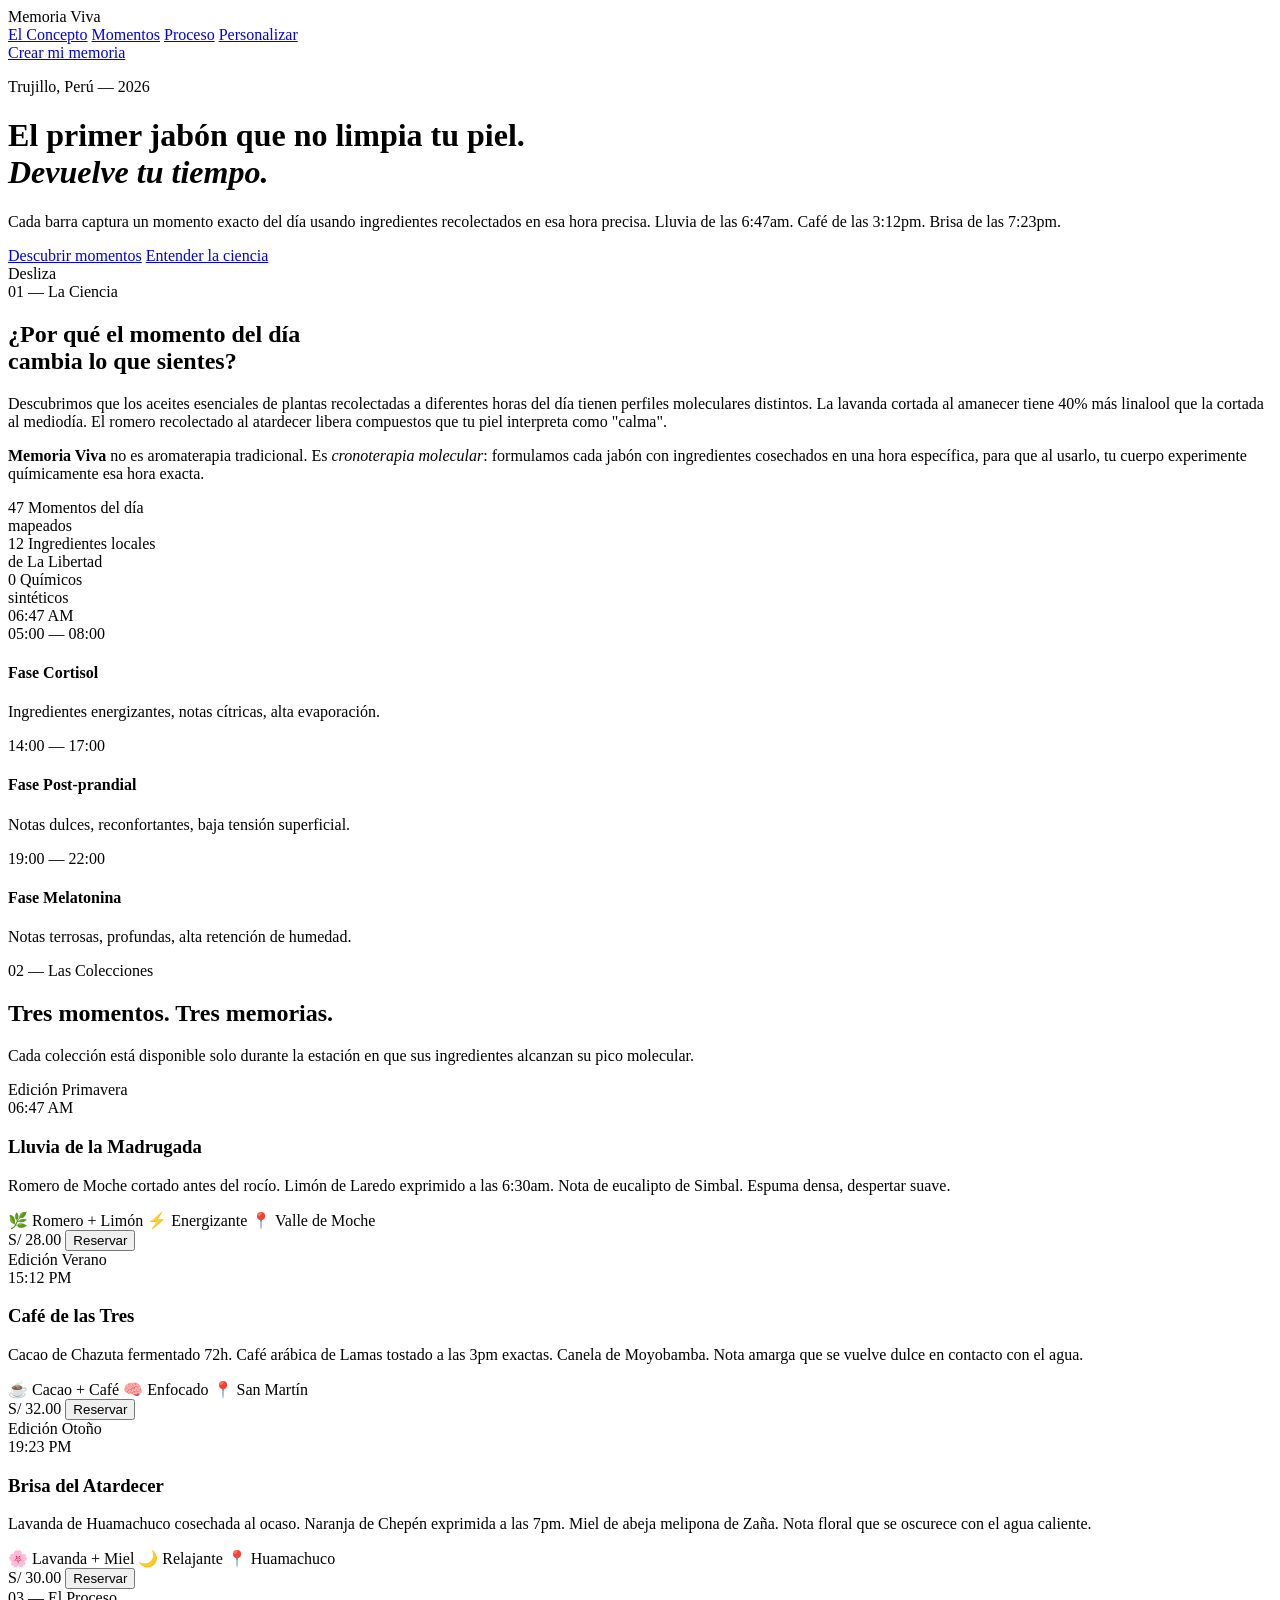
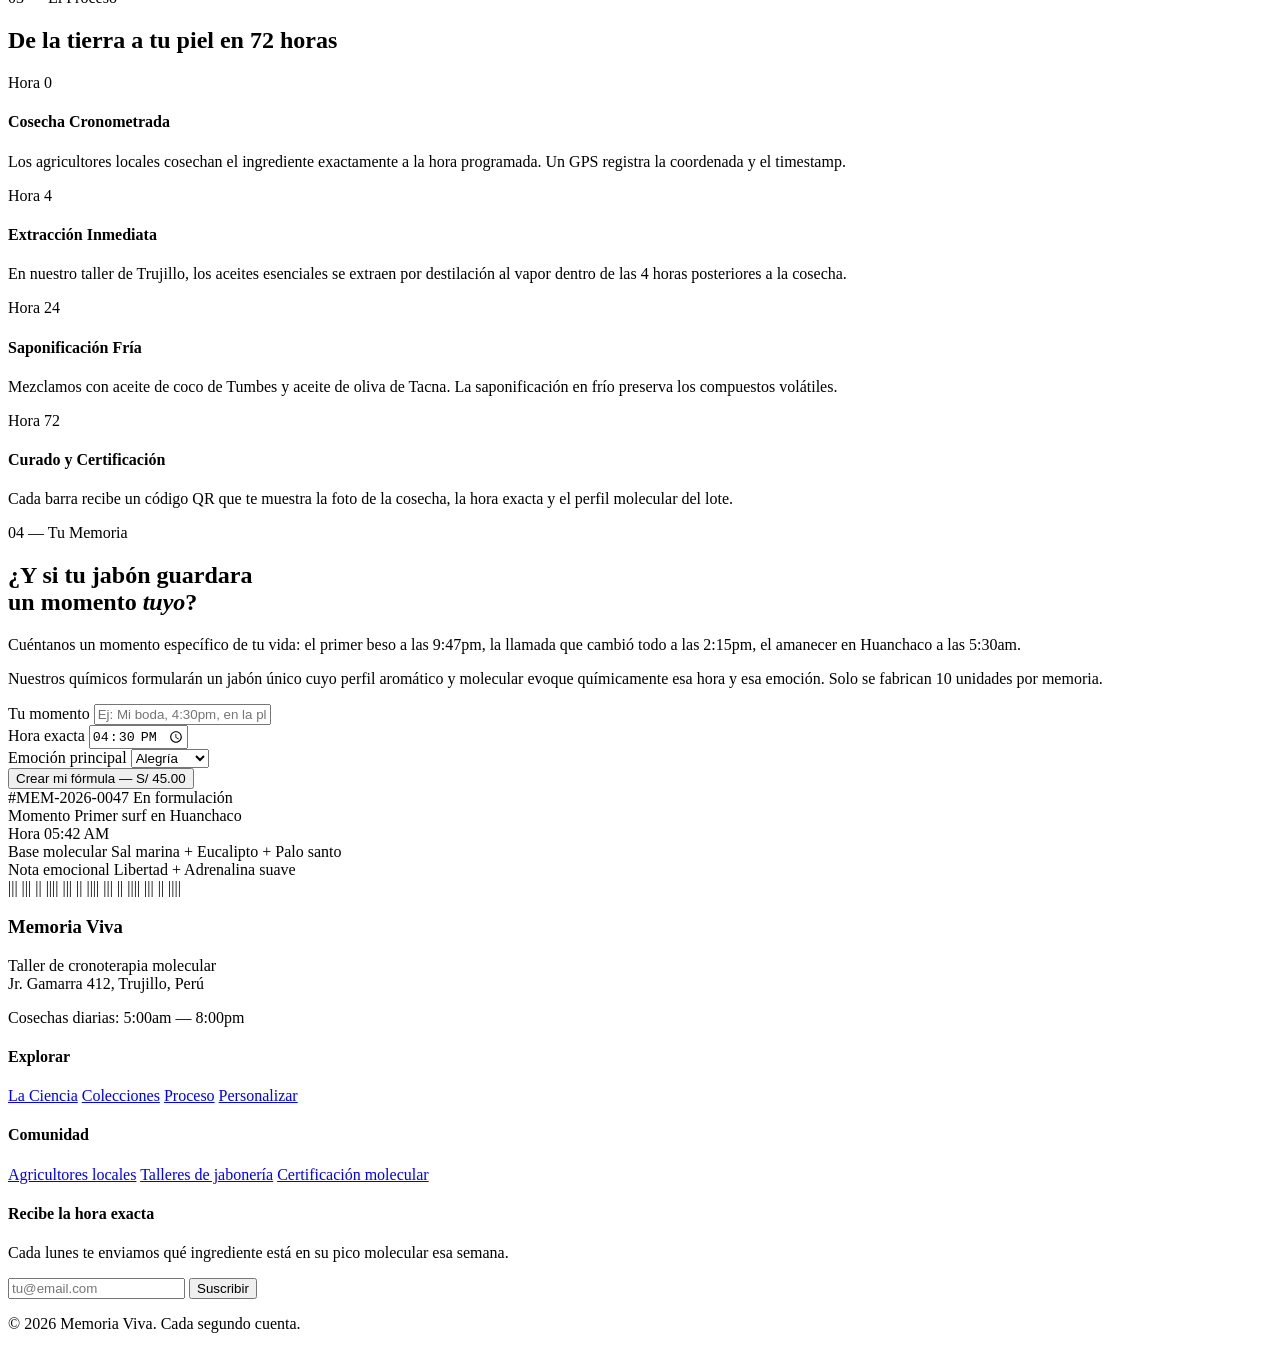
==== index.html @ f7fa67f9 "Actualizo index.html" ====
<!DOCTYPE html>
<html lang="es">
<head>
    <meta charset="UTF-8">
    <meta name="viewport" content="width=device-width, initial-scale=1.0">
    <title>Memoria Viva — Jabones que guardan el tiempo</title>
    <link rel="preconnect" href="https://fonts.googleapis.com">
    <link rel="preconnect" href="https://fonts.gstatic.com" crossorigin>
    <link href="https://fonts.googleapis.com/css2?family=Cormorant+Garamond:ital,wght@0,300;0,400;0,600;1,300;1,400&family=Inter:wght@300;400;500;600&display=swap" rel="stylesheet">
    <link rel="stylesheet" href="style.css">
<base target="_blank">
</head>
<body>

    <!-- Navegación -->
    <nav class="nav">
        <div class="nav-logo">Memoria Viva</div>
        <div class="nav-links">
            <a href="#concepto">El Concepto</a>
            <a href="#momentos">Momentos</a>
            <a href="#proceso">Proceso</a>
            <a href="#personalizar">Personalizar</a>
        </div>
        <a href="#personalizar" class="nav-cta">Crear mi memoria</a>
    </nav>

    <!-- Hero -->
    <header class="hero">
        <div class="hero-bg"></div>
        <div class="hero-overlay"></div>
        <div class="hero-content">
            <p class="hero-eyebrow">Trujillo, Perú — 2026</p>
            <h1 class="hero-title">
                El primer jabón que no limpia tu piel.<br>
                <em>Devuelve tu tiempo.</em>
            </h1>
            <p class="hero-subtitle">
                Cada barra captura un momento exacto del día usando ingredientes recolectados 
                en esa hora precisa. Lluvia de las 6:47am. Café de las 3:12pm. Brisa de las 7:23pm.
            </p>
            <div class="hero-cta-group">
                <a href="#momentos" class="btn-primary">Descubrir momentos</a>
                <a href="#concepto" class="btn-ghost">Entender la ciencia</a>
            </div>
        </div>
        <div class="hero-scroll">
            <span>Desliza</span>
            <div class="scroll-line"></div>
        </div>
    </header>

    <!-- Concepto -->
    <section id="concepto" class="concepto">
        <div class="container">
            <div class="concepto-grid">
                <div class="concepto-text">
                    <span class="section-label">01 — La Ciencia</span>
                    <h2 class="section-title">
                        ¿Por qué el momento del día<br> cambia lo que sientes?
                    </h2>
                    <p class="section-body">
                        Descubrimos que los aceites esenciales de plantas recolectadas a diferentes 
                        horas del día tienen perfiles moleculares distintos. La lavanda cortada al 
                        amanecer tiene 40% más linalool que la cortada al mediodía. El romero 
                        recolectado al atardecer libera compuestos que tu piel interpreta como "calma".
                    </p>
                    <p class="section-body">
                        <strong>Memoria Viva</strong> no es aromaterapia tradicional. Es 
                        <em>cronoterapia molecular</em>: formulamos cada jabón con ingredientes 
                        cosechados en una hora específica, para que al usarlo, tu cuerpo 
                        experimente químicamente esa hora exacta.
                    </p>
                    <div class="concepto-stats">
                        <div class="stat">
                            <span class="stat-num">47</span>
                            <span class="stat-label">Momentos del día<br>mapeados</span>
                        </div>
                        <div class="stat">
                            <span class="stat-num">12</span>
                            <span class="stat-label">Ingredientes locales<br>de La Libertad</span>
                        </div>
                        <div class="stat">
                            <span class="stat-num">0</span>
                            <span class="stat-label">Químicos<br>sintéticos</span>
                        </div>
                    </div>
                </div>
                <div class="concepto-visual">
                    <div class="molecule-ring">
                        <div class="ring-center">
                            <span class="ring-time">06:47</span>
                            <span class="ring-label">AM</span>
                        </div>
                        <div class="orbit orbit-1">
                            <div class="orbit-dot" style="--delay:0s"></div>
                        </div>
                        <div class="orbit orbit-2">
                            <div class="orbit-dot" style="--delay:2s"></div>
                        </div>
                        <div class="orbit orbit-3">
                            <div class="orbit-dot" style="--delay:4s"></div>
                        </div>
                    </div>
                    <div class="concepto-cards">
                        <div class="info-card">
                            <span class="info-card-time">05:00 — 08:00</span>
                            <h4>Fase Cortisol</h4>
                            <p>Ingredientes energizantes, notas cítricas, alta evaporación.</p>
                        </div>
                        <div class="info-card">
                            <span class="info-card-time">14:00 — 17:00</span>
                            <h4>Fase Post-prandial</h4>
                            <p>Notas dulces, reconfortantes, baja tensión superficial.</p>
                        </div>
                        <div class="info-card">
                            <span class="info-card-time">19:00 — 22:00</span>
                            <h4>Fase Melatonina</h4>
                            <p>Notas terrosas, profundas, alta retención de humedad.</p>
                        </div>
                    </div>
                </div>
            </div>
        </div>
    </section>

    <!-- Momentos / Productos -->
    <section id="momentos" class="momentos">
        <div class="container">
            <span class="section-label center">02 — Las Colecciones</span>
            <h2 class="section-title center">Tres momentos. Tres memorias.</h2>
            <p class="section-subtitle center">
                Cada colección está disponible solo durante la estación en que sus ingredientes 
                alcanzan su pico molecular.
            </p>

            <div class="products-grid">
                <!-- Producto 1 -->
                <article class="product-card">
                    <div class="product-image product-morning">
                        <div class="product-badge">Edición Primavera</div>
                        <div class="product-time">06:47 AM</div>
                    </div>
                    <div class="product-info">
                        <h3 class="product-name">Lluvia de la Madrugada</h3>
                        <p class="product-desc">
                            Romero de Moche cortado antes del rocío. Limón de Laredo exprimido 
                            a las 6:30am. Nota de eucalipto de Simbal. Espuma densa, despertar suave.
                        </p>
                        <div class="product-meta">
                            <span class="meta-item">🌿 Romero + Limón</span>
                            <span class="meta-item">⚡ Energizante</span>
                            <span class="meta-item">📍 Valle de Moche</span>
                        </div>
                        <div class="product-footer">
                            <span class="product-price">S/ 28.00</span>
                            <button class="btn-small">Reservar</button>
                        </div>
                    </div>
                </article>

                <!-- Producto 2 -->
                <article class="product-card featured">
                    <div class="product-image product-afternoon">
                        <div class="product-badge">Edición Verano</div>
                        <div class="product-time">15:12 PM</div>
                    </div>
                    <div class="product-info">
                        <h3 class="product-name">Café de las Tres</h3>
                        <p class="product-desc">
                            Cacao de Chazuta fermentado 72h. Café arábica de Lamas tostado a 
                            las 3pm exactas. Canela de Moyobamba. Nota amarga que se vuelve dulce 
                            en contacto con el agua.
                        </p>
                        <div class="product-meta">
                            <span class="meta-item">☕ Cacao + Café</span>
                            <span class="meta-item">🧠 Enfocado</span>
                            <span class="meta-item">📍 San Martín</span>
                        </div>
                        <div class="product-footer">
                            <span class="product-price">S/ 32.00</span>
                            <button class="btn-small">Reservar</button>
                        </div>
                    </div>
                </article>

                <!-- Producto 3 -->
                <article class="product-card">
                    <div class="product-image product-evening">
                        <div class="product-badge">Edición Otoño</div>
                        <div class="product-time">19:23 PM</div>
                    </div>
                    <div class="product-info">
                        <h3 class="product-name">Brisa del Atardecer</h3>
                        <p class="product-desc">
                            Lavanda de Huamachuco cosechada al ocaso. Naranja de Chepén exprimida 
                            a las 7pm. Miel de abeja melipona de Zaña. Nota floral que se oscurece 
                            con el agua caliente.
                        </p>
                        <div class="product-meta">
                            <span class="meta-item">🌸 Lavanda + Miel</span>
                            <span class="meta-item">🌙 Relajante</span>
                            <span class="meta-item">📍 Huamachuco</span>
                        </div>
                        <div class="product-footer">
                            <span class="product-price">S/ 30.00</span>
                            <button class="btn-small">Reservar</button>
                        </div>
                    </div>
                </article>
            </div>
        </div>
    </section>

    <!-- Proceso -->
    <section id="proceso" class="proceso">
        <div class="container">
            <span class="section-label center">03 — El Proceso</span>
            <h2 class="section-title center">De la tierra a tu piel en 72 horas</h2>

            <div class="timeline">
                <div class="timeline-line"></div>

                <div class="timeline-item">
                    <div class="timeline-dot"></div>
                    <div class="timeline-content">
                        <span class="timeline-hour">Hora 0</span>
                        <h4>Cosecha Cronometrada</h4>
                        <p>Los agricultores locales cosechan el ingrediente exactamente a la hora 
                        programada. Un GPS registra la coordenada y el timestamp.</p>
                    </div>
                </div>

                <div class="timeline-item">
                    <div class="timeline-dot"></div>
                    <div class="timeline-content">
                        <span class="timeline-hour">Hora 4</span>
                        <h4>Extracción Inmediata</h4>
                        <p>En nuestro taller de Trujillo, los aceites esenciales se extraen por 
                        destilación al vapor dentro de las 4 horas posteriores a la cosecha.</p>
                    </div>
                </div>

                <div class="timeline-item">
                    <div class="timeline-dot"></div>
                    <div class="timeline-content">
                        <span class="timeline-hour">Hora 24</span>
                        <h4>Saponificación Fría</h4>
                        <p>Mezclamos con aceite de coco de Tumbes y aceite de oliva de Tacna. 
                        La saponificación en frío preserva los compuestos volátiles.</p>
                    </div>
                </div>

                <div class="timeline-item">
                    <div class="timeline-dot"></div>
                    <div class="timeline-content">
                        <span class="timeline-hour">Hora 72</span>
                        <h4>Curado y Certificación</h4>
                        <p>Cada barra recibe un código QR que te muestra la foto de la cosecha, 
                        la hora exacta y el perfil molecular del lote.</p>
                    </div>
                </div>
            </div>
        </div>
    </section>

    <!-- Personalizar -->
    <section id="personalizar" class="personalizar">
        <div class="container">
            <div class="personalizar-grid">
                <div class="personalizar-text">
                    <span class="section-label">04 — Tu Memoria</span>
                    <h2 class="section-title">
                        ¿Y si tu jabón guardara<br>un momento <em>tuyo</em>?
                    </h2>
                    <p class="section-body">
                        Cuéntanos un momento específico de tu vida: el primer beso a las 9:47pm, 
                        la llamada que cambió todo a las 2:15pm, el amanecer en Huanchaco a las 5:30am.
                    </p>
                    <p class="section-body">
                        Nuestros químicos formularán un jabón único cuyo perfil aromático 
                        y molecular evoque químicamente esa hora y esa emoción. Solo se fabrican 
                        10 unidades por memoria.
                    </p>
                    <div class="personalizar-form">
                        <div class="form-group">
                            <label>Tu momento</label>
                            <input type="text" placeholder="Ej: Mi boda, 4:30pm, en la playa">
                        </div>
                        <div class="form-row">
                            <div class="form-group">
                                <label>Hora exacta</label>
                                <input type="time" value="16:30">
                            </div>
                            <div class="form-group">
                                <label>Emoción principal</label>
                                <select>
                                    <option>Alegría</option>
                                    <option>Calma</option>
                                    <option>Nostalgia</option>
                                    <option>Energía</option>
                                    <option>Amor</option>
                                </select>
                            </div>
                        </div>
                        <button class="btn-primary btn-large">Crear mi fórmula — S/ 45.00</button>
                    </div>
                </div>
                <div class="personalizar-visual">
                    <div class="memory-card">
                        <div class="memory-header">
                            <span class="memory-id">#MEM-2026-0047</span>
                            <span class="memory-status">En formulación</span>
                        </div>
                        <div class="memory-body">
                            <div class="memory-field">
                                <span class="memory-label">Momento</span>
                                <span class="memory-value">Primer surf en Huanchaco</span>
                            </div>
                            <div class="memory-field">
                                <span class="memory-label">Hora</span>
                                <span class="memory-value">05:42 AM</span>
                            </div>
                            <div class="memory-field">
                                <span class="memory-label">Base molecular</span>
                                <span class="memory-value">Sal marina + Eucalipto + Palo santo</span>
                            </div>
                            <div class="memory-field">
                                <span class="memory-label">Nota emocional</span>
                                <span class="memory-value">Libertad + Adrenalina suave</span>
                            </div>
                            <div class="memory-barcode">
                                ||| ||| || |||| ||| || |||| ||| || |||| ||| || ||||
                            </div>
                        </div>
                    </div>
                </div>
            </div>
        </div>
    </section>

    <!-- Footer -->
    <footer class="footer">
        <div class="container">
            <div class="footer-grid">
                <div class="footer-brand">
                    <h3>Memoria Viva</h3>
                    <p>Taller de cronoterapia molecular<br>Jr. Gamarra 412, Trujillo, Perú</p>
                    <p class="footer-hours">Cosechas diarias: 5:00am — 8:00pm</p>
                </div>
                <div class="footer-links">
                    <h4>Explorar</h4>
                    <a href="#concepto">La Ciencia</a>
                    <a href="#momentos">Colecciones</a>
                    <a href="#proceso">Proceso</a>
                    <a href="#personalizar">Personalizar</a>
                </div>
                <div class="footer-links">
                    <h4>Comunidad</h4>
                    <a href="#">Agricultores locales</a>
                    <a href="#">Talleres de jabonería</a>
                    <a href="#">Certificación molecular</a>
                </div>
                <div class="footer-newsletter">
                    <h4>Recibe la hora exacta</h4>
                    <p>Cada lunes te enviamos qué ingrediente está en su pico molecular esa semana.</p>
                    <div class="newsletter-input">
                        <input type="email" placeholder="tu@email.com">
                        <button>Suscribir</button>
                    </div>
                </div>
            </div>
            <div class="footer-bottom">
                <p>© 2026 Memoria Viva. Cada segundo cuenta.</p>
            </div>
        </div>
    </footer>

</body>
</html>
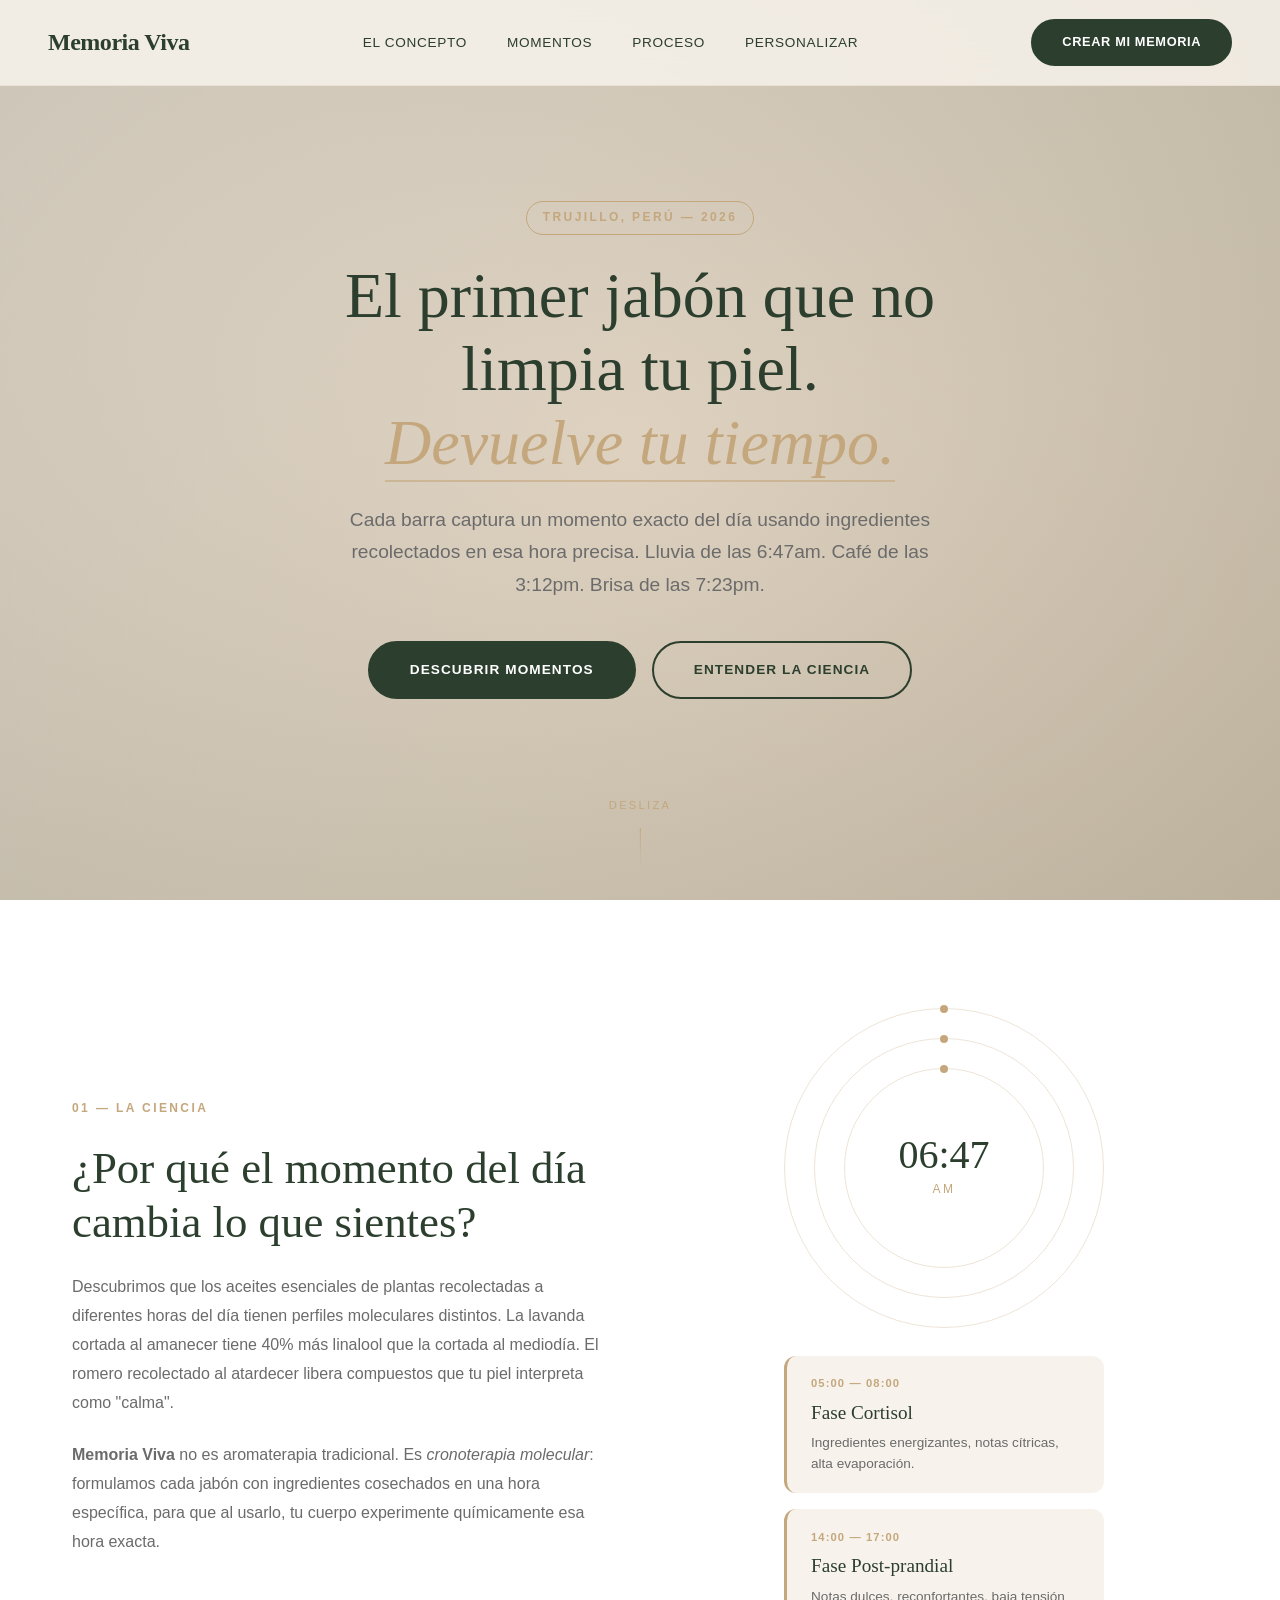
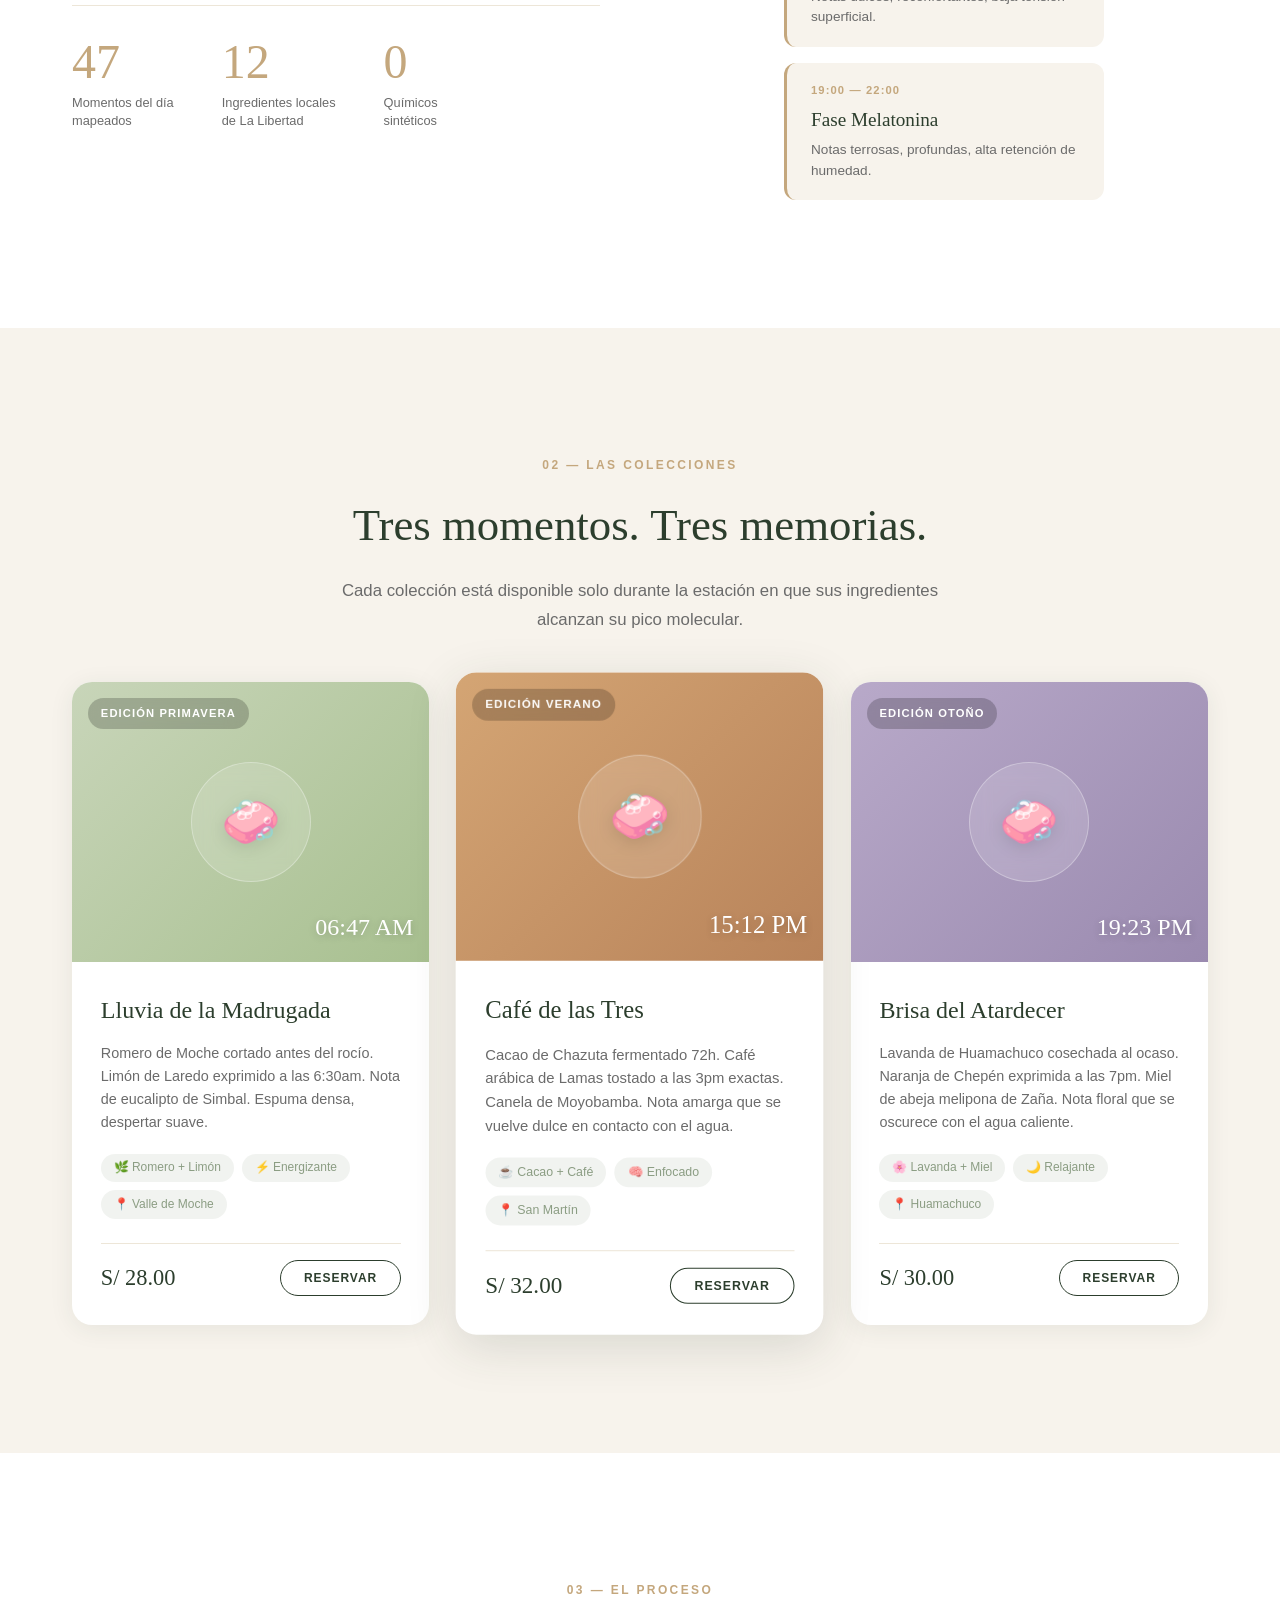
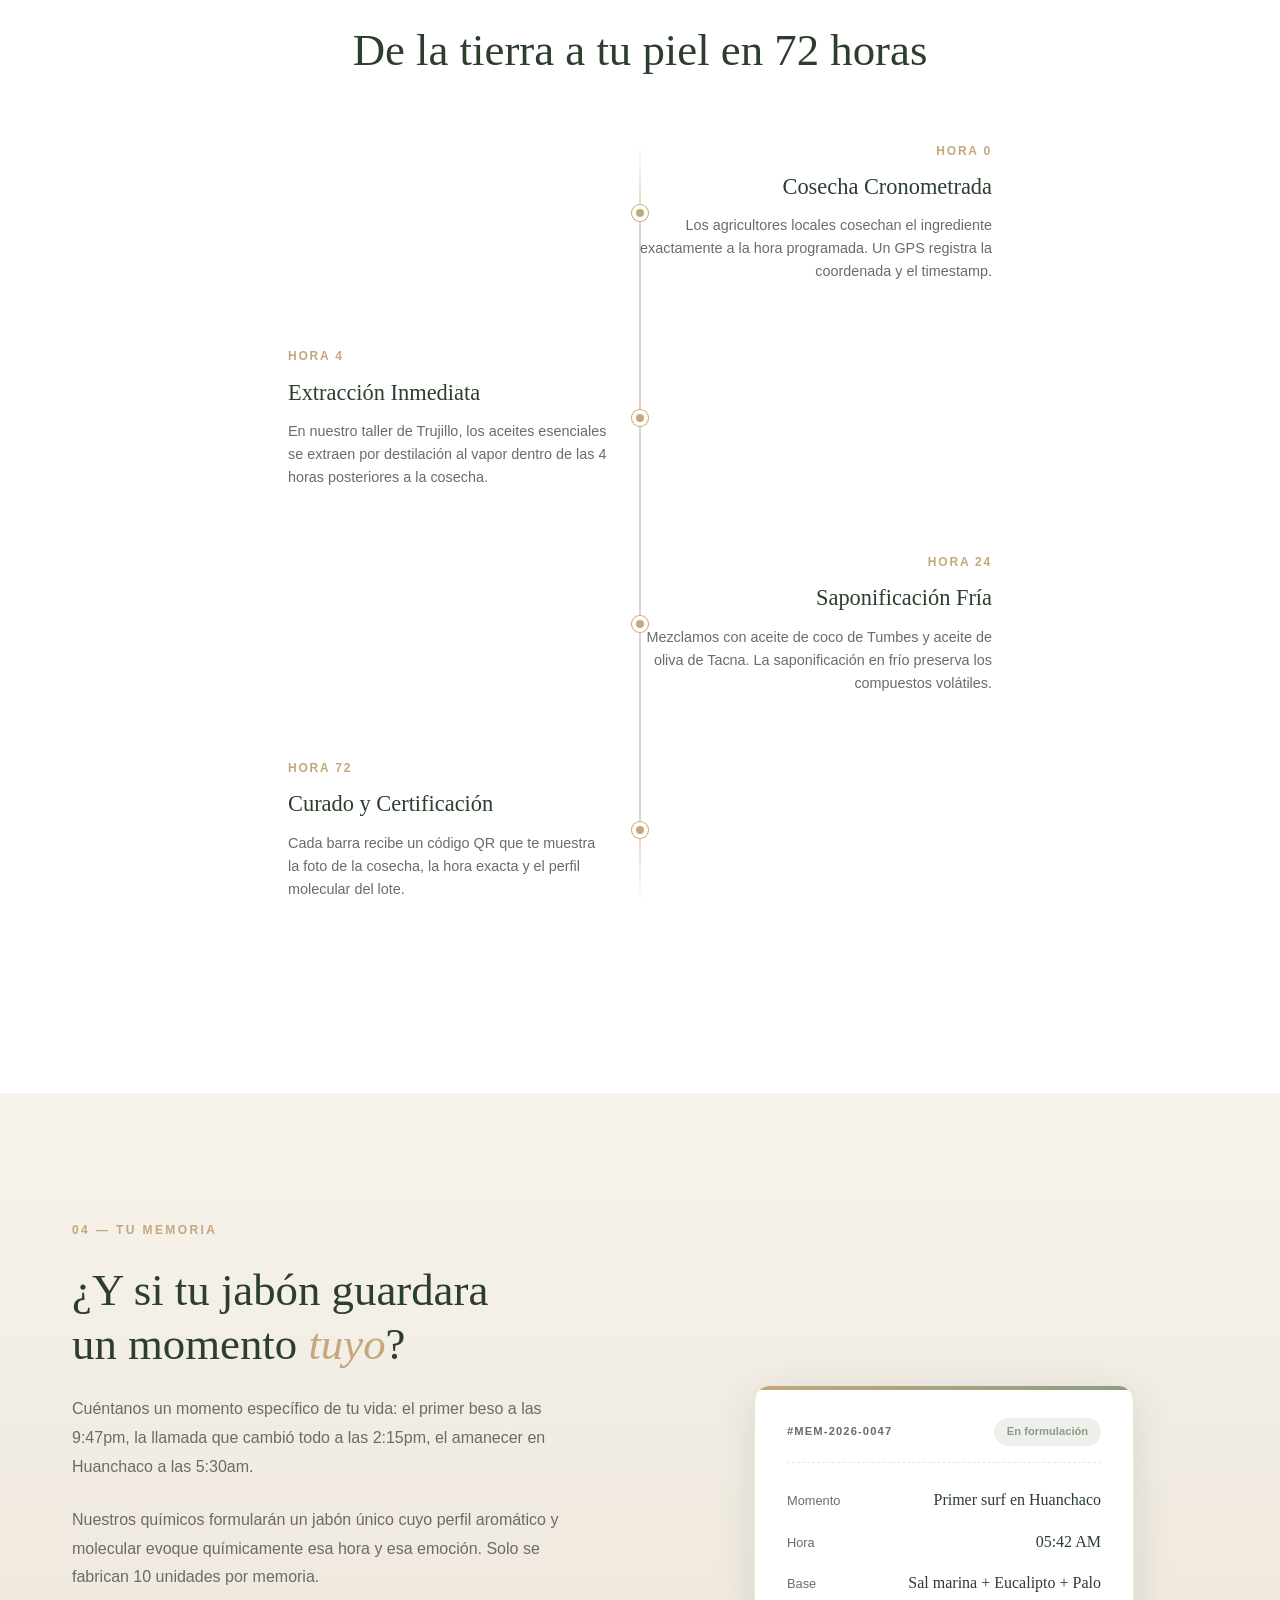
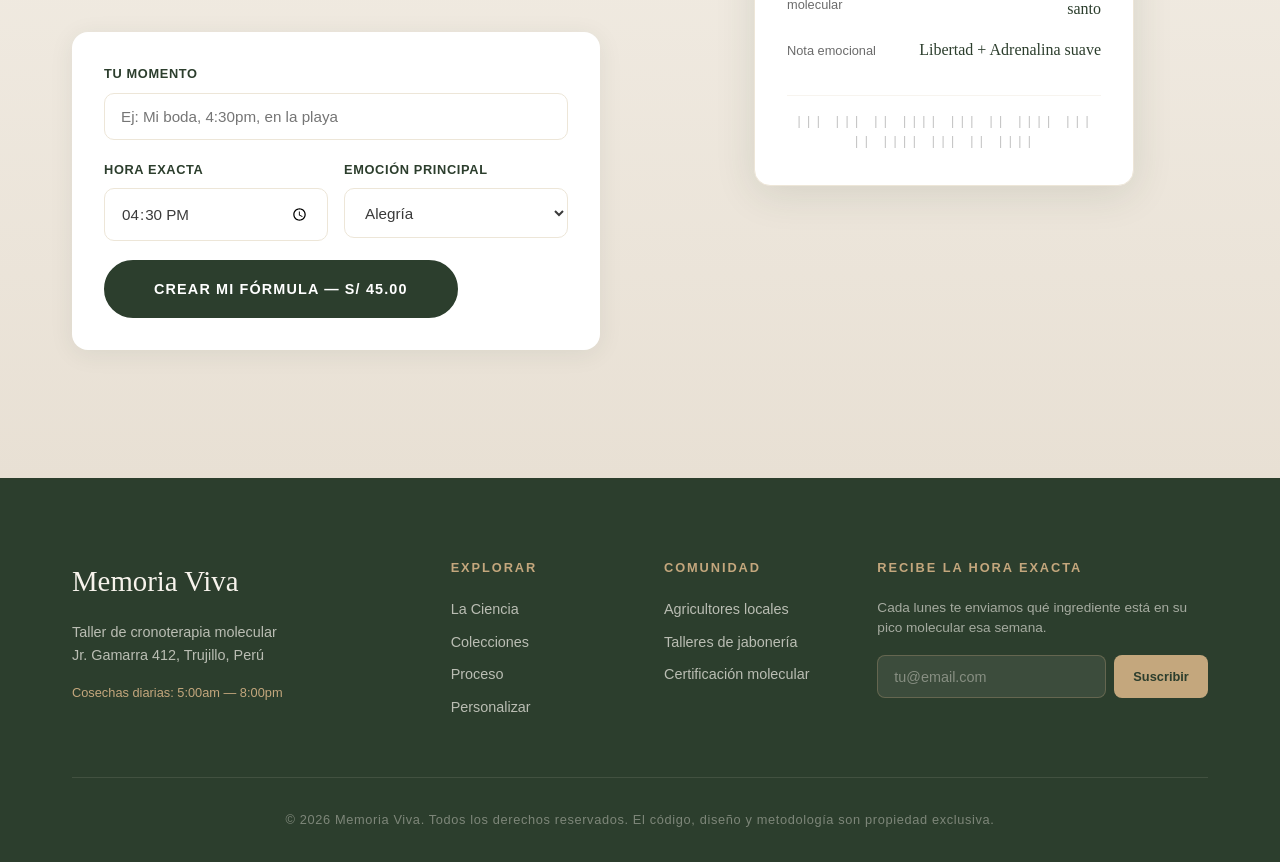
==== commit 0a65f5bb: "cambio en el footer" ====
--- a/index.html
+++ b/index.html
@@ -370,7 +370,7 @@
                 </div>
             </div>
             <div class="footer-bottom">
-                <p>© 2026 Memoria Viva. Cada segundo cuenta.</p>
+                <p>© 2026 Memoria Viva. Todos los derechos reservados. El código, diseño y metodología son propiedad exclusiva.</p>
             </div>
         </div>
     </footer>
--- a/style.css
+++ b/style.css
@@ -0,0 +1,1285 @@
+/* ============================================
+   MEMORIA VIVA — Jabones de Cronoterapia Molecular
+   2026 — Trujillo, Perú
+   ============================================ */
+
+/* Reset & Base */
+*, *::before, *::after {
+    margin: 0;
+    padding: 0;
+    box-sizing: border-box;
+}
+
+:root {
+    --color-cream: #F7F3EC;
+    --color-cream-dark: #EDE6D8;
+    --color-green: #2C3E2D;
+    --color-green-light: #3D5A3E;
+    --color-gold: #C4A77D;
+    --color-gold-light: #D4BC9A;
+    --color-moss: #8B9D83;
+    --color-brown: #5C4A3A;
+    --color-white: #FFFFFF;
+    --color-text: #3A3A3A;
+    --color-text-light: #6B6B6B;
+    --font-serif: 'Cormorant Garamond', Georgia, serif;
+    --font-sans: 'Inter', -apple-system, BlinkMacSystemFont, sans-serif;
+    --transition: all 0.4s cubic-bezier(0.25, 0.46, 0.45, 0.94);
+    --shadow-soft: 0 4px 24px rgba(44, 62, 45, 0.08);
+    --shadow-medium: 0 8px 40px rgba(44, 62, 45, 0.12);
+}
+
+html {
+    scroll-behavior: smooth;
+    font-size: 16px;
+}
+
+body {
+    font-family: var(--font-sans);
+    color: var(--color-text);
+    background: var(--color-cream);
+    line-height: 1.6;
+    overflow-x: hidden;
+    -webkit-font-smoothing: antialiased;
+}
+
+.container {
+    max-width: 1200px;
+    margin: 0 auto;
+    padding: 0 2rem;
+}
+
+/* ============================================
+   NAVEGACIÓN
+   ============================================ */
+.nav {
+    position: fixed;
+    top: 0;
+    left: 0;
+    right: 0;
+    z-index: 1000;
+    display: flex;
+    align-items: center;
+    justify-content: space-between;
+    padding: 1.2rem 3rem;
+    background: rgba(247, 243, 236, 0.85);
+    backdrop-filter: blur(20px);
+    -webkit-backdrop-filter: blur(20px);
+    border-bottom: 1px solid rgba(196, 167, 125, 0.15);
+    transition: var(--transition);
+}
+
+.nav-logo {
+    font-family: var(--font-serif);
+    font-size: 1.5rem;
+    font-weight: 600;
+    color: var(--color-green);
+    letter-spacing: -0.02em;
+}
+
+.nav-links {
+    display: flex;
+    gap: 2.5rem;
+}
+
+.nav-links a {
+    font-family: var(--font-sans);
+    font-size: 0.85rem;
+    font-weight: 500;
+    color: var(--color-green);
+    text-decoration: none;
+    letter-spacing: 0.05em;
+    text-transform: uppercase;
+    position: relative;
+    padding: 0.5rem 0;
+    transition: var(--transition);
+}
+
+.nav-links a::after {
+    content: '';
+    position: absolute;
+    bottom: 0;
+    left: 0;
+    width: 0;
+    height: 1.5px;
+    background: var(--color-gold);
+    transition: var(--transition);
+}
+
+.nav-links a:hover::after {
+    width: 100%;
+}
+
+.nav-links a:hover {
+    color: var(--color-gold);
+}
+
+.nav-cta {
+    font-family: var(--font-sans);
+    font-size: 0.8rem;
+    font-weight: 600;
+    color: var(--color-white);
+    background: var(--color-green);
+    padding: 0.7rem 1.8rem;
+    border-radius: 50px;
+    text-decoration: none;
+    letter-spacing: 0.05em;
+    text-transform: uppercase;
+    transition: var(--transition);
+    border: 2px solid var(--color-green);
+}
+
+.nav-cta:hover {
+    background: transparent;
+    color: var(--color-green);
+}
+
+/* ============================================
+   HERO
+   ============================================ */
+.hero {
+    position: relative;
+    min-height: 100vh;
+    display: flex;
+    align-items: center;
+    justify-content: center;
+    overflow: hidden;
+}
+
+.hero-bg {
+    position: absolute;
+    inset: 0;
+    background: linear-gradient(
+        135deg,
+        #E8DDD0 0%,
+        #D4C5B0 25%,
+        #C9B89E 50%,
+        #D4C5B0 75%,
+        #E8DDD0 100%
+    );
+    background-size: 400% 400%;
+    animation: gradientShift 15s ease infinite;
+}
+
+@keyframes gradientShift {
+    0% { background-position: 0% 50%; }
+    50% { background-position: 100% 50%; }
+    100% { background-position: 0% 50%; }
+}
+
+.hero-overlay {
+    position: absolute;
+    inset: 0;
+    background: radial-gradient(
+        ellipse at center,
+        transparent 0%,
+        rgba(44, 62, 45, 0.15) 100%
+    );
+}
+
+.hero-content {
+    position: relative;
+    z-index: 2;
+    text-align: center;
+    max-width: 800px;
+    padding: 0 2rem;
+    animation: fadeInUp 1.2s ease-out;
+}
+
+@keyframes fadeInUp {
+    from {
+        opacity: 0;
+        transform: translateY(40px);
+    }
+    to {
+        opacity: 1;
+        transform: translateY(0);
+    }
+}
+
+.hero-eyebrow {
+    font-family: var(--font-sans);
+    font-size: 0.75rem;
+    font-weight: 600;
+    letter-spacing: 0.2em;
+    text-transform: uppercase;
+    color: var(--color-gold);
+    margin-bottom: 1.5rem;
+    display: inline-block;
+    padding: 0.4rem 1rem;
+    border: 1px solid var(--color-gold);
+    border-radius: 50px;
+}
+
+.hero-title {
+    font-family: var(--font-serif);
+    font-size: clamp(2.5rem, 5vw, 4.5rem);
+    font-weight: 300;
+    line-height: 1.15;
+    color: var(--color-green);
+    margin-bottom: 1.5rem;
+}
+
+.hero-title em {
+    font-style: italic;
+    font-weight: 400;
+    color: var(--color-gold);
+    position: relative;
+}
+
+.hero-title em::after {
+    content: '';
+    position: absolute;
+    bottom: -4px;
+    left: 0;
+    width: 100%;
+    height: 2px;
+    background: var(--color-gold);
+    opacity: 0.6;
+}
+
+.hero-subtitle {
+    font-family: var(--font-sans);
+    font-size: clamp(1rem, 1.5vw, 1.2rem);
+    font-weight: 300;
+    color: var(--color-text-light);
+    line-height: 1.7;
+    max-width: 600px;
+    margin: 0 auto 2.5rem;
+}
+
+.hero-cta-group {
+    display: flex;
+    gap: 1rem;
+    justify-content: center;
+    flex-wrap: wrap;
+}
+
+.btn-primary {
+    font-family: var(--font-sans);
+    font-size: 0.85rem;
+    font-weight: 600;
+    letter-spacing: 0.08em;
+    text-transform: uppercase;
+    color: var(--color-white);
+    background: var(--color-green);
+    padding: 1rem 2.5rem;
+    border-radius: 50px;
+    text-decoration: none;
+    border: 2px solid var(--color-green);
+    transition: var(--transition);
+    cursor: pointer;
+    display: inline-block;
+}
+
+.btn-primary:hover {
+    background: transparent;
+    color: var(--color-green);
+    transform: translateY(-2px);
+    box-shadow: var(--shadow-medium);
+}
+
+.btn-ghost {
+    font-family: var(--font-sans);
+    font-size: 0.85rem;
+    font-weight: 600;
+    letter-spacing: 0.08em;
+    text-transform: uppercase;
+    color: var(--color-green);
+    background: transparent;
+    padding: 1rem 2.5rem;
+    border-radius: 50px;
+    text-decoration: none;
+    border: 2px solid var(--color-green);
+    transition: var(--transition);
+    display: inline-block;
+}
+
+.btn-ghost:hover {
+    background: var(--color-green);
+    color: var(--color-white);
+    transform: translateY(-2px);
+}
+
+.btn-large {
+    padding: 1.2rem 3rem;
+    font-size: 0.9rem;
+}
+
+.hero-scroll {
+    position: absolute;
+    bottom: 2rem;
+    left: 50%;
+    transform: translateX(-50%);
+    display: flex;
+    flex-direction: column;
+    align-items: center;
+    gap: 0.8rem;
+    animation: bounce 2s infinite;
+}
+
+@keyframes bounce {
+    0%, 100% { transform: translateX(-50%) translateY(0); }
+    50% { transform: translateX(-50%) translateY(-8px); }
+}
+
+.hero-scroll span {
+    font-size: 0.7rem;
+    letter-spacing: 0.2em;
+    text-transform: uppercase;
+    color: var(--color-gold);
+}
+
+.scroll-line {
+    width: 1px;
+    height: 40px;
+    background: linear-gradient(to bottom, var(--color-gold), transparent);
+}
+
+/* ============================================
+   SECCIONES GENERALES
+   ============================================ */
+.section-label {
+    font-family: var(--font-sans);
+    font-size: 0.75rem;
+    font-weight: 600;
+    letter-spacing: 0.2em;
+    text-transform: uppercase;
+    color: var(--color-gold);
+    margin-bottom: 1.5rem;
+    display: block;
+}
+
+.section-label.center {
+    text-align: center;
+}
+
+.section-title {
+    font-family: var(--font-serif);
+    font-size: clamp(2rem, 3.5vw, 3rem);
+    font-weight: 300;
+    line-height: 1.2;
+    color: var(--color-green);
+    margin-bottom: 1.5rem;
+}
+
+.section-title.center {
+    text-align: center;
+}
+
+.section-title em {
+    font-style: italic;
+    font-weight: 400;
+    color: var(--color-gold);
+}
+
+.section-subtitle {
+    font-family: var(--font-sans);
+    font-size: 1.05rem;
+    font-weight: 300;
+    color: var(--color-text-light);
+    line-height: 1.7;
+    max-width: 600px;
+    margin: 0 auto 3rem;
+}
+
+.section-subtitle.center {
+    text-align: center;
+}
+
+.section-body {
+    font-family: var(--font-sans);
+    font-size: 1rem;
+    font-weight: 300;
+    color: var(--color-text-light);
+    line-height: 1.8;
+    margin-bottom: 1.5rem;
+}
+
+/* ============================================
+   CONCEPTO
+   ============================================ */
+.concepto {
+    padding: 8rem 0;
+    background: var(--color-white);
+}
+
+.concepto-grid {
+    display: grid;
+    grid-template-columns: 1fr 1fr;
+    gap: 5rem;
+    align-items: center;
+}
+
+.concepto-stats {
+    display: flex;
+    gap: 3rem;
+    margin-top: 3rem;
+    padding-top: 2rem;
+    border-top: 1px solid var(--color-cream-dark);
+}
+
+.stat {
+    display: flex;
+    flex-direction: column;
+}
+
+.stat-num {
+    font-family: var(--font-serif);
+    font-size: 3rem;
+    font-weight: 300;
+    color: var(--color-gold);
+    line-height: 1;
+}
+
+.stat-label {
+    font-family: var(--font-sans);
+    font-size: 0.8rem;
+    font-weight: 400;
+    color: var(--color-text-light);
+    margin-top: 0.5rem;
+    line-height: 1.4;
+}
+
+/* Molecule Ring */
+.concepto-visual {
+    position: relative;
+    display: flex;
+    flex-direction: column;
+    align-items: center;
+    gap: 3rem;
+}
+
+.molecule-ring {
+    position: relative;
+    width: 280px;
+    height: 280px;
+}
+
+.ring-center {
+    position: absolute;
+    top: 50%;
+    left: 50%;
+    transform: translate(-50%, -50%);
+    text-align: center;
+    z-index: 2;
+}
+
+.ring-time {
+    font-family: var(--font-serif);
+    font-size: 2.5rem;
+    font-weight: 300;
+    color: var(--color-green);
+    display: block;
+    line-height: 1;
+}
+
+.ring-label {
+    font-family: var(--font-sans);
+    font-size: 0.75rem;
+    letter-spacing: 0.2em;
+    text-transform: uppercase;
+    color: var(--color-gold);
+}
+
+.orbit {
+    position: absolute;
+    top: 50%;
+    left: 50%;
+    border: 1px solid rgba(196, 167, 125, 0.3);
+    border-radius: 50%;
+    transform: translate(-50%, -50%);
+}
+
+.orbit-1 {
+    width: 200px;
+    height: 200px;
+    animation: rotate 20s linear infinite;
+}
+
+.orbit-2 {
+    width: 260px;
+    height: 260px;
+    animation: rotate 30s linear infinite reverse;
+}
+
+.orbit-3 {
+    width: 320px;
+    height: 320px;
+    animation: rotate 40s linear infinite;
+}
+
+@keyframes rotate {
+    from { transform: translate(-50%, -50%) rotate(0deg); }
+    to { transform: translate(-50%, -50%) rotate(360deg); }
+}
+
+.orbit-dot {
+    position: absolute;
+    top: -4px;
+    left: 50%;
+    width: 8px;
+    height: 8px;
+    background: var(--color-gold);
+    border-radius: 50%;
+    transform: translateX(-50%);
+    animation: pulse 2s ease-in-out infinite;
+    animation-delay: var(--delay);
+}
+
+@keyframes pulse {
+    0%, 100% { transform: translateX(-50%) scale(1); opacity: 1; }
+    50% { transform: translateX(-50%) scale(1.5); opacity: 0.6; }
+}
+
+.concepto-cards {
+    display: flex;
+    flex-direction: column;
+    gap: 1rem;
+    width: 100%;
+    max-width: 320px;
+}
+
+.info-card {
+    background: var(--color-cream);
+    padding: 1.2rem 1.5rem;
+    border-radius: 12px;
+    border-left: 3px solid var(--color-gold);
+    transition: var(--transition);
+}
+
+.info-card:hover {
+    transform: translateX(8px);
+    box-shadow: var(--shadow-soft);
+}
+
+.info-card-time {
+    font-family: var(--font-sans);
+    font-size: 0.7rem;
+    font-weight: 600;
+    letter-spacing: 0.1em;
+    text-transform: uppercase;
+    color: var(--color-gold);
+    display: block;
+    margin-bottom: 0.3rem;
+}
+
+.info-card h4 {
+    font-family: var(--font-serif);
+    font-size: 1.2rem;
+    font-weight: 400;
+    color: var(--color-green);
+    margin-bottom: 0.3rem;
+}
+
+.info-card p {
+    font-family: var(--font-sans);
+    font-size: 0.85rem;
+    color: var(--color-text-light);
+    line-height: 1.5;
+}
+
+/* ============================================
+   MOMENTOS / PRODUCTOS
+   ============================================ */
+.momentos {
+    padding: 8rem 0;
+    background: var(--color-cream);
+}
+
+.products-grid {
+    display: grid;
+    grid-template-columns: repeat(3, 1fr);
+    gap: 2rem;
+}
+
+.product-card {
+    background: var(--color-white);
+    border-radius: 20px;
+    overflow: hidden;
+    box-shadow: var(--shadow-soft);
+    transition: var(--transition);
+    display: flex;
+    flex-direction: column;
+}
+
+.product-card:hover {
+    transform: translateY(-8px);
+    box-shadow: var(--shadow-medium);
+}
+
+.product-card.featured {
+    transform: scale(1.03);
+    box-shadow: 0 12px 48px rgba(44, 62, 45, 0.15);
+}
+
+.product-card.featured:hover {
+    transform: scale(1.03) translateY(-8px);
+}
+
+.product-image {
+    height: 280px;
+    position: relative;
+    display: flex;
+    align-items: center;
+    justify-content: center;
+    overflow: hidden;
+}
+
+.product-morning {
+    background: linear-gradient(135deg, #C8D5B9 0%, #A8C090 100%);
+}
+
+.product-afternoon {
+    background: linear-gradient(135deg, #D4A574 0%, #B8835A 100%);
+}
+
+.product-evening {
+    background: linear-gradient(135deg, #B8A9C9 0%, #9A8AAF 100%);
+}
+
+.product-image::before {
+    content: '';
+    position: absolute;
+    width: 120px;
+    height: 120px;
+    border-radius: 50%;
+    background: rgba(255, 255, 255, 0.15);
+    backdrop-filter: blur(10px);
+    border: 1px solid rgba(255, 255, 255, 0.3);
+}
+
+.product-image::after {
+    content: '🧼';
+    font-size: 3rem;
+    position: relative;
+    z-index: 2;
+    filter: drop-shadow(0 4px 8px rgba(0,0,0,0.1));
+}
+
+.product-badge {
+    position: absolute;
+    top: 1rem;
+    left: 1rem;
+    font-family: var(--font-sans);
+    font-size: 0.7rem;
+    font-weight: 600;
+    letter-spacing: 0.1em;
+    text-transform: uppercase;
+    color: var(--color-white);
+    background: rgba(0, 0, 0, 0.2);
+    padding: 0.4rem 0.8rem;
+    border-radius: 50px;
+    backdrop-filter: blur(10px);
+}
+
+.product-time {
+    position: absolute;
+    bottom: 1rem;
+    right: 1rem;
+    font-family: var(--font-serif);
+    font-size: 1.5rem;
+    font-weight: 300;
+    color: var(--color-white);
+    text-shadow: 0 2px 8px rgba(0,0,0,0.2);
+}
+
+.product-info {
+    padding: 1.8rem;
+    flex: 1;
+    display: flex;
+    flex-direction: column;
+}
+
+.product-name {
+    font-family: var(--font-serif);
+    font-size: 1.5rem;
+    font-weight: 400;
+    color: var(--color-green);
+    margin-bottom: 0.8rem;
+}
+
+.product-desc {
+    font-family: var(--font-sans);
+    font-size: 0.9rem;
+    font-weight: 300;
+    color: var(--color-text-light);
+    line-height: 1.6;
+    margin-bottom: 1.2rem;
+    flex: 1;
+}
+
+.product-meta {
+    display: flex;
+    flex-wrap: wrap;
+    gap: 0.5rem;
+    margin-bottom: 1.5rem;
+}
+
+.meta-item {
+    font-size: 0.75rem;
+    font-weight: 500;
+    color: var(--color-moss);
+    background: rgba(139, 157, 131, 0.12);
+    padding: 0.3rem 0.8rem;
+    border-radius: 50px;
+}
+
+.product-footer {
+    display: flex;
+    justify-content: space-between;
+    align-items: center;
+    padding-top: 1rem;
+    border-top: 1px solid var(--color-cream-dark);
+}
+
+.product-price {
+    font-family: var(--font-serif);
+    font-size: 1.4rem;
+    font-weight: 400;
+    color: var(--color-green);
+}
+
+.btn-small {
+    font-family: var(--font-sans);
+    font-size: 0.75rem;
+    font-weight: 600;
+    letter-spacing: 0.08em;
+    text-transform: uppercase;
+    color: var(--color-green);
+    background: transparent;
+    padding: 0.6rem 1.4rem;
+    border-radius: 50px;
+    border: 1.5px solid var(--color-green);
+    cursor: pointer;
+    transition: var(--transition);
+}
+
+.btn-small:hover {
+    background: var(--color-green);
+    color: var(--color-white);
+}
+
+/* ============================================
+   PROCESO / TIMELINE
+   ============================================ */
+.proceso {
+    padding: 8rem 0;
+    background: var(--color-white);
+}
+
+.timeline {
+    position: relative;
+    max-width: 800px;
+    margin: 4rem auto 0;
+}
+
+.timeline-line {
+    position: absolute;
+    left: 50%;
+    top: 0;
+    bottom: 0;
+    width: 1px;
+    background: linear-gradient(
+        to bottom,
+        transparent 0%,
+        var(--color-gold) 10%,
+        var(--color-gold) 90%,
+        transparent 100%
+    );
+    transform: translateX(-50%);
+}
+
+.timeline-item {
+    position: relative;
+    display: flex;
+    align-items: center;
+    margin-bottom: 4rem;
+}
+
+.timeline-item:nth-child(even) {
+    flex-direction: row-reverse;
+}
+
+.timeline-item:nth-child(even) .timeline-content {
+    text-align: right;
+    padding-right: 3rem;
+    padding-left: 0;
+}
+
+.timeline-item:nth-child(odd) .timeline-content {
+    padding-left: 3rem;
+}
+
+.timeline-dot {
+    position: absolute;
+    left: 50%;
+    transform: translateX(-50%);
+    width: 16px;
+    height: 16px;
+    background: var(--color-gold);
+    border-radius: 50%;
+    border: 4px solid var(--color-white);
+    box-shadow: 0 0 0 1px var(--color-gold);
+    z-index: 2;
+}
+
+.timeline-content {
+    width: 50%;
+    padding: 0 2rem;
+}
+
+.timeline-hour {
+    font-family: var(--font-sans);
+    font-size: 0.75rem;
+    font-weight: 600;
+    letter-spacing: 0.15em;
+    text-transform: uppercase;
+    color: var(--color-gold);
+    display: block;
+    margin-bottom: 0.5rem;
+}
+
+.timeline-content h4 {
+    font-family: var(--font-serif);
+    font-size: 1.4rem;
+    font-weight: 400;
+    color: var(--color-green);
+    margin-bottom: 0.6rem;
+}
+
+.timeline-content p {
+    font-family: var(--font-sans);
+    font-size: 0.9rem;
+    font-weight: 300;
+    color: var(--color-text-light);
+    line-height: 1.6;
+}
+
+/* ============================================
+   PERSONALIZAR
+   ============================================ */
+.personalizar {
+    padding: 8rem 0;
+    background: linear-gradient(180deg, var(--color-cream) 0%, #E8E0D4 100%);
+}
+
+.personalizar-grid {
+    display: grid;
+    grid-template-columns: 1fr 1fr;
+    gap: 5rem;
+    align-items: center;
+}
+
+.personalizar-form {
+    margin-top: 2.5rem;
+    background: var(--color-white);
+    padding: 2rem;
+    border-radius: 16px;
+    box-shadow: var(--shadow-soft);
+}
+
+.form-group {
+    margin-bottom: 1.2rem;
+}
+
+.form-group label {
+    font-family: var(--font-sans);
+    font-size: 0.8rem;
+    font-weight: 600;
+    letter-spacing: 0.05em;
+    text-transform: uppercase;
+    color: var(--color-green);
+    display: block;
+    margin-bottom: 0.5rem;
+}
+
+.form-group input,
+.form-group select {
+    width: 100%;
+    padding: 0.9rem 1rem;
+    border: 1.5px solid var(--color-cream-dark);
+    border-radius: 10px;
+    font-family: var(--font-sans);
+    font-size: 0.95rem;
+    color: var(--color-text);
+    background: var(--color-white);
+    transition: var(--transition);
+    outline: none;
+}
+
+.form-group input:focus,
+.form-group select:focus {
+    border-color: var(--color-gold);
+    box-shadow: 0 0 0 3px rgba(196, 167, 125, 0.15);
+}
+
+.form-row {
+    display: grid;
+    grid-template-columns: 1fr 1fr;
+    gap: 1rem;
+}
+
+/* Memory Card Visual */
+.personalizar-visual {
+    display: flex;
+    justify-content: center;
+    align-items: center;
+}
+
+.memory-card {
+    background: var(--color-white);
+    border-radius: 16px;
+    padding: 2rem;
+    box-shadow: var(--shadow-medium);
+    max-width: 380px;
+    width: 100%;
+    border: 1px solid var(--color-cream-dark);
+    position: relative;
+    overflow: hidden;
+}
+
+.memory-card::before {
+    content: '';
+    position: absolute;
+    top: 0;
+    left: 0;
+    right: 0;
+    height: 4px;
+    background: linear-gradient(90deg, var(--color-gold), var(--color-moss));
+}
+
+.memory-header {
+    display: flex;
+    justify-content: space-between;
+    align-items: center;
+    margin-bottom: 1.5rem;
+    padding-bottom: 1rem;
+    border-bottom: 1px dashed var(--color-cream-dark);
+}
+
+.memory-id {
+    font-family: var(--font-sans);
+    font-size: 0.7rem;
+    font-weight: 600;
+    letter-spacing: 0.1em;
+    color: var(--color-text-light);
+}
+
+.memory-status {
+    font-size: 0.7rem;
+    font-weight: 600;
+    color: var(--color-moss);
+    background: rgba(139, 157, 131, 0.15);
+    padding: 0.3rem 0.8rem;
+    border-radius: 50px;
+}
+
+.memory-body {
+    display: flex;
+    flex-direction: column;
+    gap: 1rem;
+}
+
+.memory-field {
+    display: flex;
+    justify-content: space-between;
+    align-items: baseline;
+}
+
+.memory-label {
+    font-size: 0.8rem;
+    font-weight: 500;
+    color: var(--color-text-light);
+}
+
+.memory-value {
+    font-family: var(--font-serif);
+    font-size: 1rem;
+    font-weight: 400;
+    color: var(--color-green);
+    text-align: right;
+}
+
+.memory-barcode {
+    font-family: monospace;
+    font-size: 0.8rem;
+    color: var(--color-text-light);
+    opacity: 0.4;
+    letter-spacing: 0.15em;
+    margin-top: 1rem;
+    text-align: center;
+    padding-top: 1rem;
+    border-top: 1px solid var(--color-cream-dark);
+}
+
+/* ============================================
+   FOOTER
+   ============================================ */
+.footer {
+    padding: 5rem 0 2rem;
+    background: var(--color-green);
+    color: var(--color-cream);
+}
+
+.footer-grid {
+    display: grid;
+    grid-template-columns: 2fr 1fr 1fr 2fr;
+    gap: 3rem;
+    margin-bottom: 3rem;
+}
+
+.footer-brand h3 {
+    font-family: var(--font-serif);
+    font-size: 1.8rem;
+    font-weight: 400;
+    color: var(--color-cream);
+    margin-bottom: 1rem;
+}
+
+.footer-brand p {
+    font-size: 0.9rem;
+    font-weight: 300;
+    color: rgba(247, 243, 236, 0.7);
+    line-height: 1.6;
+    margin-bottom: 0.5rem;
+}
+
+.footer-hours {
+    font-size: 0.8rem !important;
+    color: var(--color-gold) !important;
+    margin-top: 1rem;
+}
+
+.footer-links h4,
+.footer-newsletter h4 {
+    font-family: var(--font-sans);
+    font-size: 0.8rem;
+    font-weight: 600;
+    letter-spacing: 0.15em;
+    text-transform: uppercase;
+    color: var(--color-gold);
+    margin-bottom: 1.2rem;
+}
+
+.footer-links a {
+    display: block;
+    font-size: 0.9rem;
+    font-weight: 300;
+    color: rgba(247, 243, 236, 0.7);
+    text-decoration: none;
+    margin-bottom: 0.6rem;
+    transition: var(--transition);
+}
+
+.footer-links a:hover {
+    color: var(--color-gold);
+    padding-left: 4px;
+}
+
+.footer-newsletter p {
+    font-size: 0.85rem;
+    font-weight: 300;
+    color: rgba(247, 243, 236, 0.6);
+    line-height: 1.5;
+    margin-bottom: 1rem;
+}
+
+.newsletter-input {
+    display: flex;
+    gap: 0.5rem;
+}
+
+.newsletter-input input {
+    flex: 1;
+    padding: 0.8rem 1rem;
+    border: 1px solid rgba(196, 167, 125, 0.3);
+    border-radius: 8px;
+    background: rgba(247, 243, 236, 0.08);
+    color: var(--color-cream);
+    font-family: var(--font-sans);
+    font-size: 0.9rem;
+    outline: none;
+    transition: var(--transition);
+}
+
+.newsletter-input input::placeholder {
+    color: rgba(247, 243, 236, 0.4);
+}
+
+.newsletter-input input:focus {
+    border-color: var(--color-gold);
+    background: rgba(247, 243, 236, 0.12);
+}
+
+.newsletter-input button {
+    padding: 0.8rem 1.2rem;
+    background: var(--color-gold);
+    color: var(--color-green);
+    border: none;
+    border-radius: 8px;
+    font-family: var(--font-sans);
+    font-size: 0.8rem;
+    font-weight: 600;
+    cursor: pointer;
+    transition: var(--transition);
+}
+
+.newsletter-input button:hover {
+    background: var(--color-gold-light);
+}
+
+.footer-bottom {
+    text-align: center;
+    padding-top: 2rem;
+    border-top: 1px solid rgba(247, 243, 236, 0.1);
+}
+
+.footer-bottom p {
+    font-size: 0.8rem;
+    color: rgba(247, 243, 236, 0.4);
+    letter-spacing: 0.05em;
+}
+
+/* ============================================
+   RESPONSIVE
+   ============================================ */
+@media (max-width: 1024px) {
+    .concepto-grid,
+    .personalizar-grid {
+        grid-template-columns: 1fr;
+        gap: 3rem;
+    }
+
+    .products-grid {
+        grid-template-columns: repeat(2, 1fr);
+    }
+
+    .footer-grid {
+        grid-template-columns: 1fr 1fr;
+    }
+
+    .timeline-item,
+    .timeline-item:nth-child(even) {
+        flex-direction: column;
+        text-align: center;
+    }
+
+    .timeline-item:nth-child(even) .timeline-content,
+    .timeline-item:nth-child(odd) .timeline-content {
+        text-align: center;
+        padding: 2rem 0 0;
+        width: 100%;
+    }
+
+    .timeline-line {
+        left: 50%;
+    }
+
+    .timeline-dot {
+        position: relative;
+        left: auto;
+        transform: none;
+        margin-bottom: 1rem;
+    }
+}
+
+@media (max-width: 768px) {
+    .nav {
+        padding: 1rem 1.5rem;
+    }
+
+    .nav-links {
+        display: none;
+    }
+
+    .hero-title {
+        font-size: 2.2rem;
+    }
+
+    .products-grid {
+        grid-template-columns: 1fr;
+    }
+
+    .product-card.featured {
+        transform: none;
+    }
+
+    .product-card.featured:hover {
+        transform: translateY(-8px);
+    }
+
+    .concepto-stats {
+        flex-direction: column;
+        gap: 1.5rem;
+    }
+
+    .footer-grid {
+        grid-template-columns: 1fr;
+        gap: 2rem;
+    }
+
+    .form-row {
+        grid-template-columns: 1fr;
+    }
+
+    .molecule-ring {
+        transform: scale(0.8);
+    }
+}
+
+@media (max-width: 480px) {
+    .container {
+        padding: 0 1.2rem;
+    }
+
+    .hero-cta-group {
+        flex-direction: column;
+        align-items: center;
+    }
+
+    .btn-primary,
+    .btn-ghost {
+        width: 100%;
+        max-width: 280px;
+        text-align: center;
+    }
+}
+
+/* ============================================
+   ANIMACIONES DE SCROLL (CSS puro)
+   ============================================ */
+@media (prefers-reduced-motion: no-preference) {
+    .product-card,
+    .timeline-item,
+    .info-card {
+        opacity: 0;
+        transform: translateY(30px);
+        animation: scrollReveal 0.8s ease-out forwards;
+        animation-play-state: paused;
+    }
+
+    .product-card:nth-child(1) { animation-delay: 0.1s; }
+    .product-card:nth-child(2) { animation-delay: 0.2s; }
+    .product-card:nth-child(3) { animation-delay: 0.3s; }
+    .timeline-item:nth-child(1) { animation-delay: 0.1s; }
+    .timeline-item:nth-child(2) { animation-delay: 0.2s; }
+    .timeline-item:nth-child(3) { animation-delay: 0.3s; }
+    .timeline-item:nth-child(4) { animation-delay: 0.4s; }
+
+    @keyframes scrollReveal {
+        to {
+            opacity: 1;
+            transform: translateY(0);
+        }
+    }
+}
+
+/* Fallback para navegadores sin Intersection Observer en CSS puro */
+.product-card,
+.timeline-item,
+.info-card {
+    opacity: 1;
+    transform: none;
+    animation: none;
+}
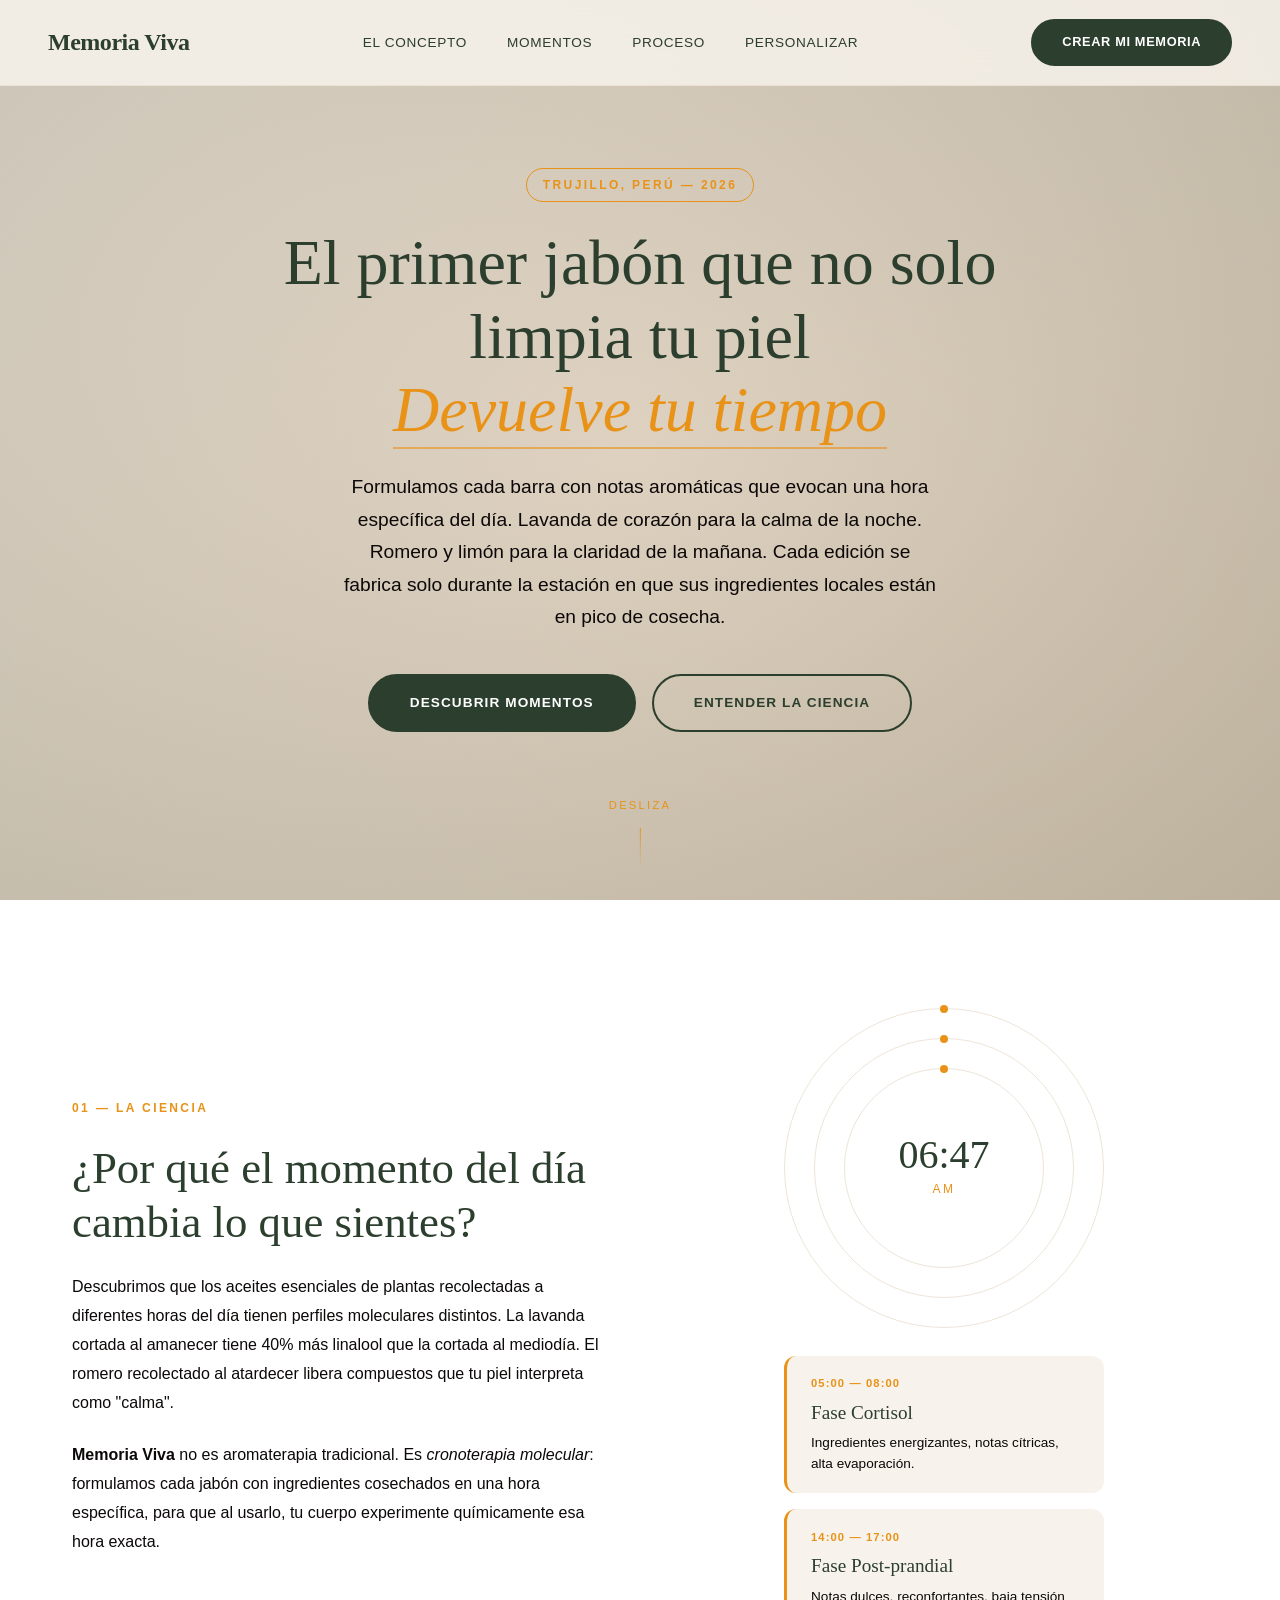
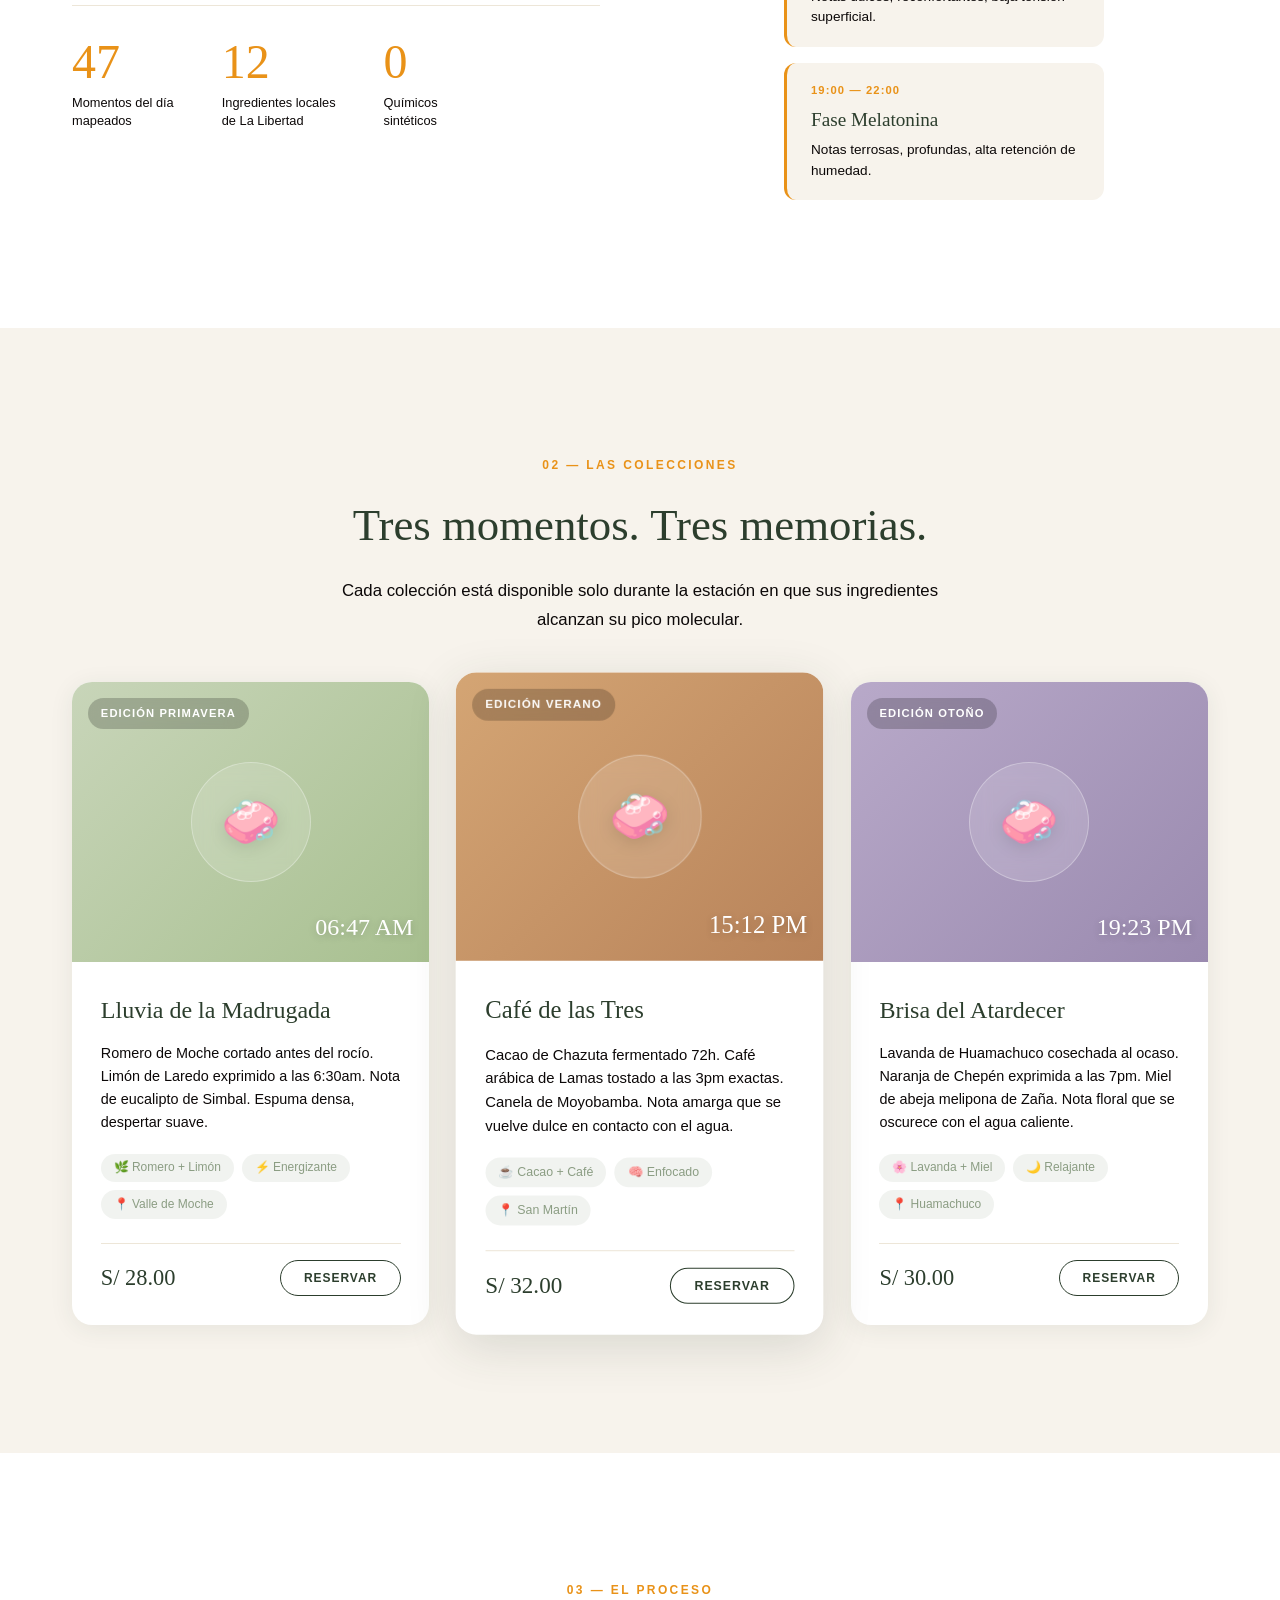
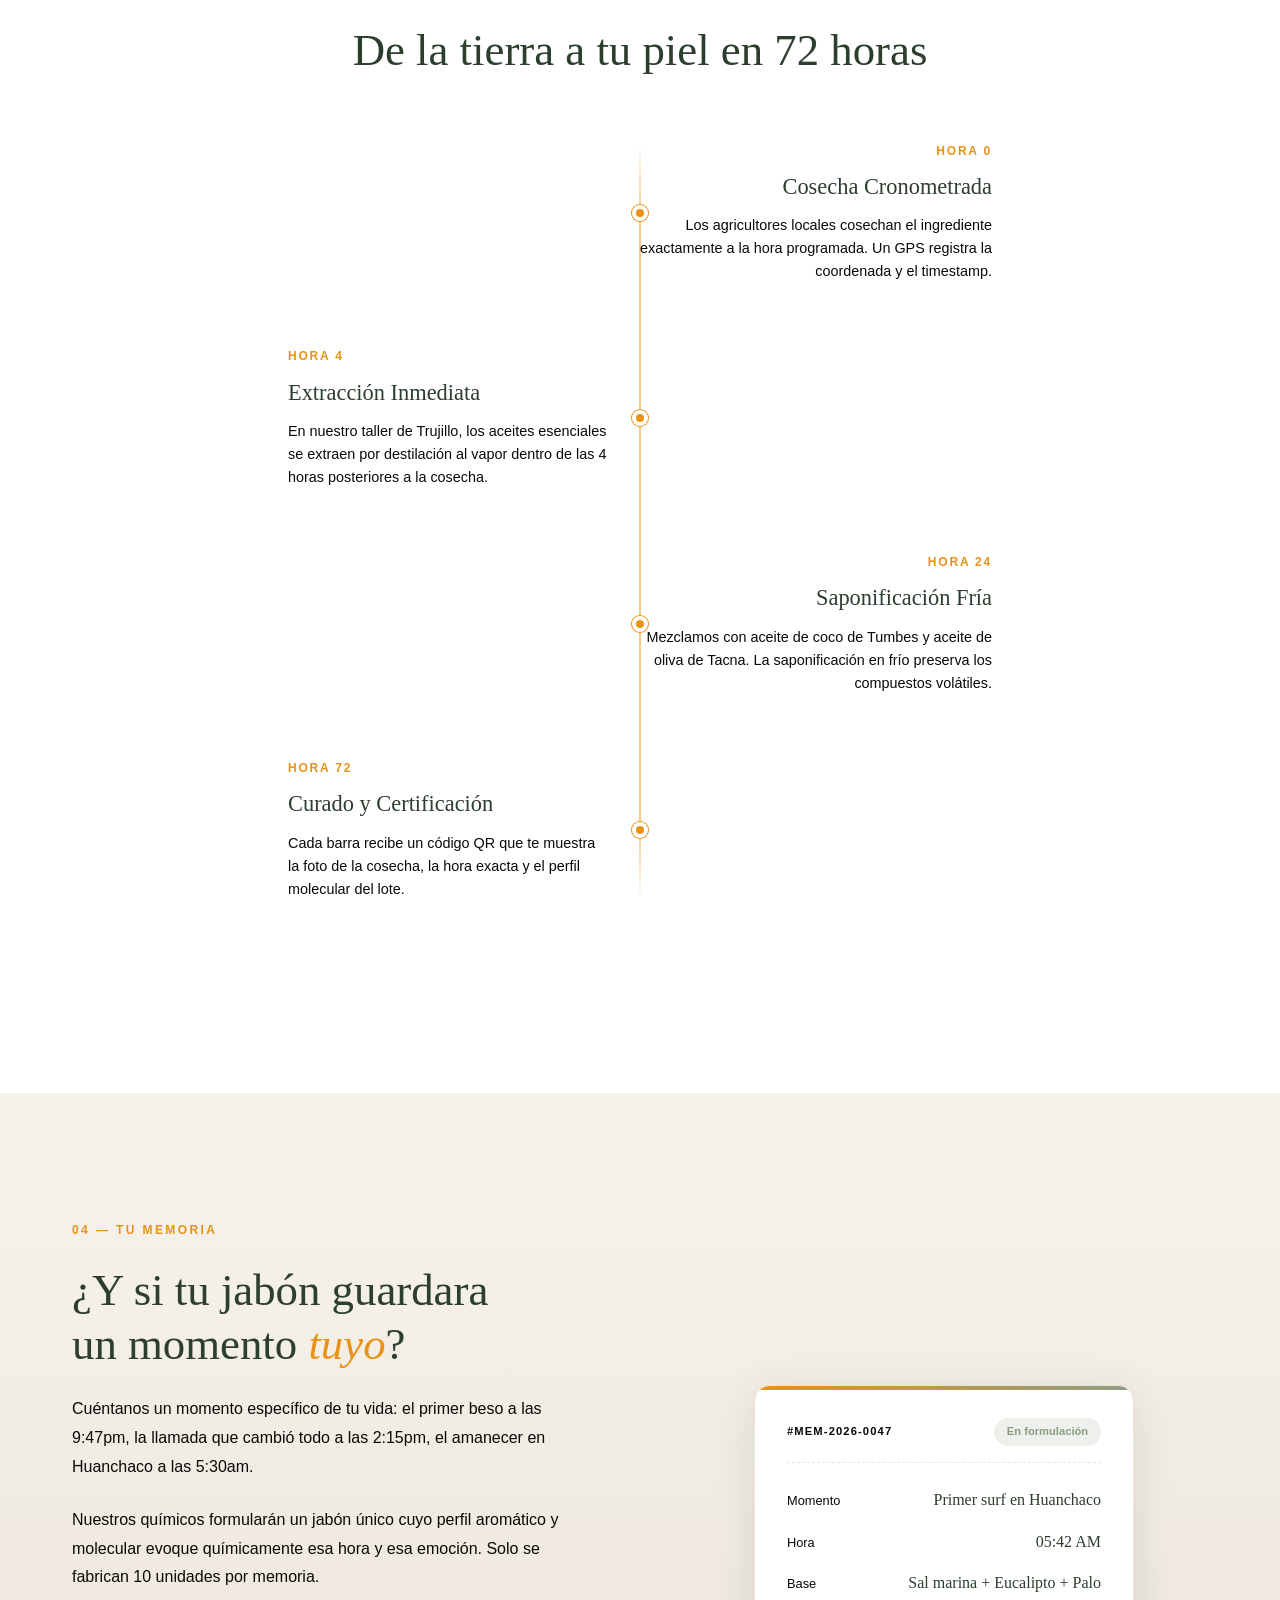
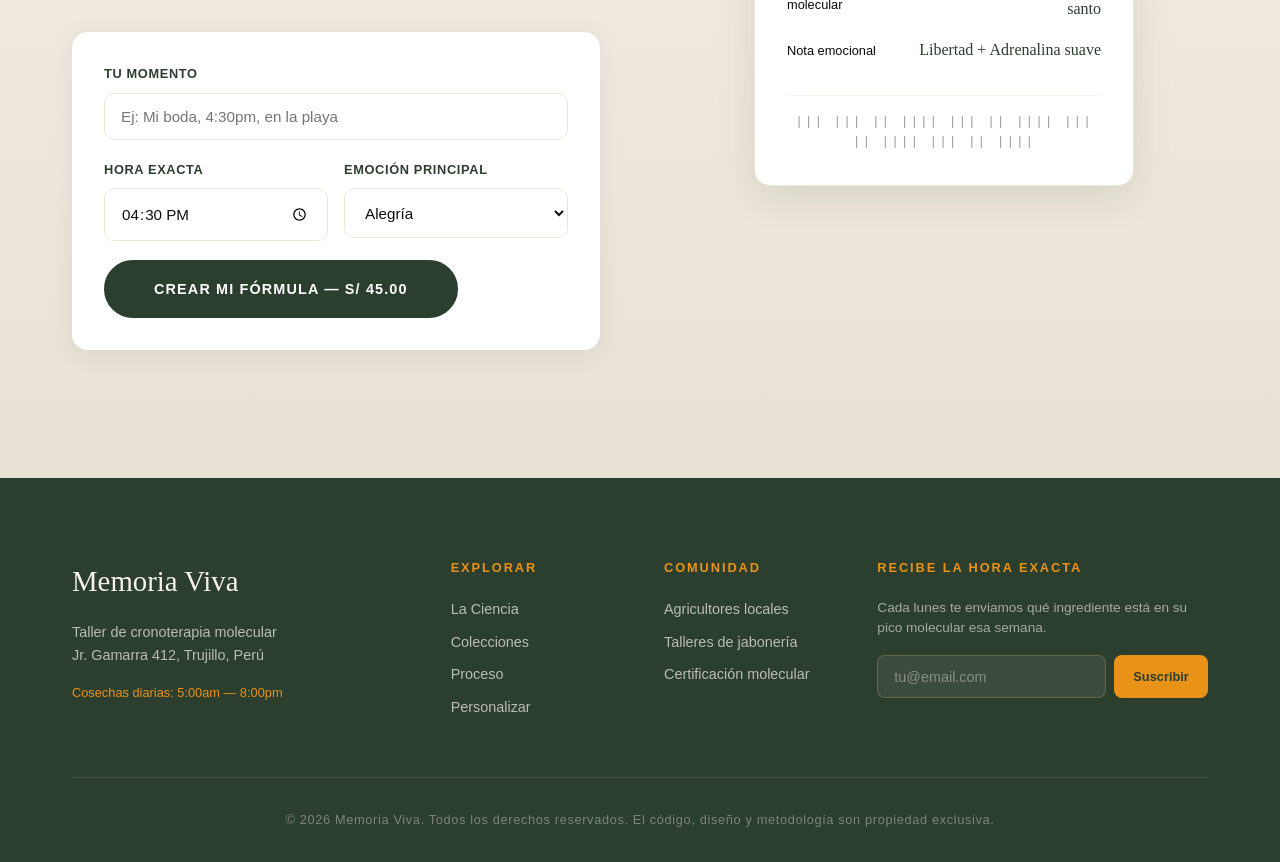
==== commit 25ba09f0: "cambie el texto inicial y los colores" ====
--- a/index.html
+++ b/index.html
@@ -1,6 +1,7 @@
 <!DOCTYPE html>
 <html lang="es">
 <head>
+    <meta name="robots" content="noindex, nofollow, noarchive">
     <meta charset="UTF-8">
     <meta name="viewport" content="width=device-width, initial-scale=1.0">
     <title>Memoria Viva — Jabones que guardan el tiempo</title>
@@ -31,12 +32,11 @@
         <div class="hero-content">
             <p class="hero-eyebrow">Trujillo, Perú — 2026</p>
             <h1 class="hero-title">
-                El primer jabón que no limpia tu piel.<br>
-                <em>Devuelve tu tiempo.</em>
+                El primer jabón que no solo limpia tu piel<br>
+                <em>Devuelve tu tiempo</em>
             </h1>
             <p class="hero-subtitle">
-                Cada barra captura un momento exacto del día usando ingredientes recolectados 
-                en esa hora precisa. Lluvia de las 6:47am. Café de las 3:12pm. Brisa de las 7:23pm.
+                Formulamos cada barra con notas aromáticas que evocan una hora específica del día. Lavanda de corazón para la calma de la noche. Romero y limón para la claridad de la mañana. Cada edición se fabrica solo durante la estación en que sus ingredientes locales están en pico de cosecha.
             </p>
             <div class="hero-cta-group">
                 <a href="#momentos" class="btn-primary">Descubrir momentos</a>
--- a/style.css
+++ b/style.css
@@ -15,13 +15,13 @@
     --color-cream-dark: #EDE6D8;
     --color-green: #2C3E2D;
     --color-green-light: #3D5A3E;
-    --color-gold: #C4A77D;
+    --color-gold: #e99218;
     --color-gold-light: #D4BC9A;
     --color-moss: #8B9D83;
     --color-brown: #5C4A3A;
     --color-white: #FFFFFF;
-    --color-text: #3A3A3A;
-    --color-text-light: #6B6B6B;
+    --color-text: #0e0d0d;
+    --color-text-light: #0c0808;
     --font-serif: 'Cormorant Garamond', Georgia, serif;
     --font-sans: 'Inter', -apple-system, BlinkMacSystemFont, sans-serif;
     --transition: all 0.4s cubic-bezier(0.25, 0.46, 0.45, 0.94);
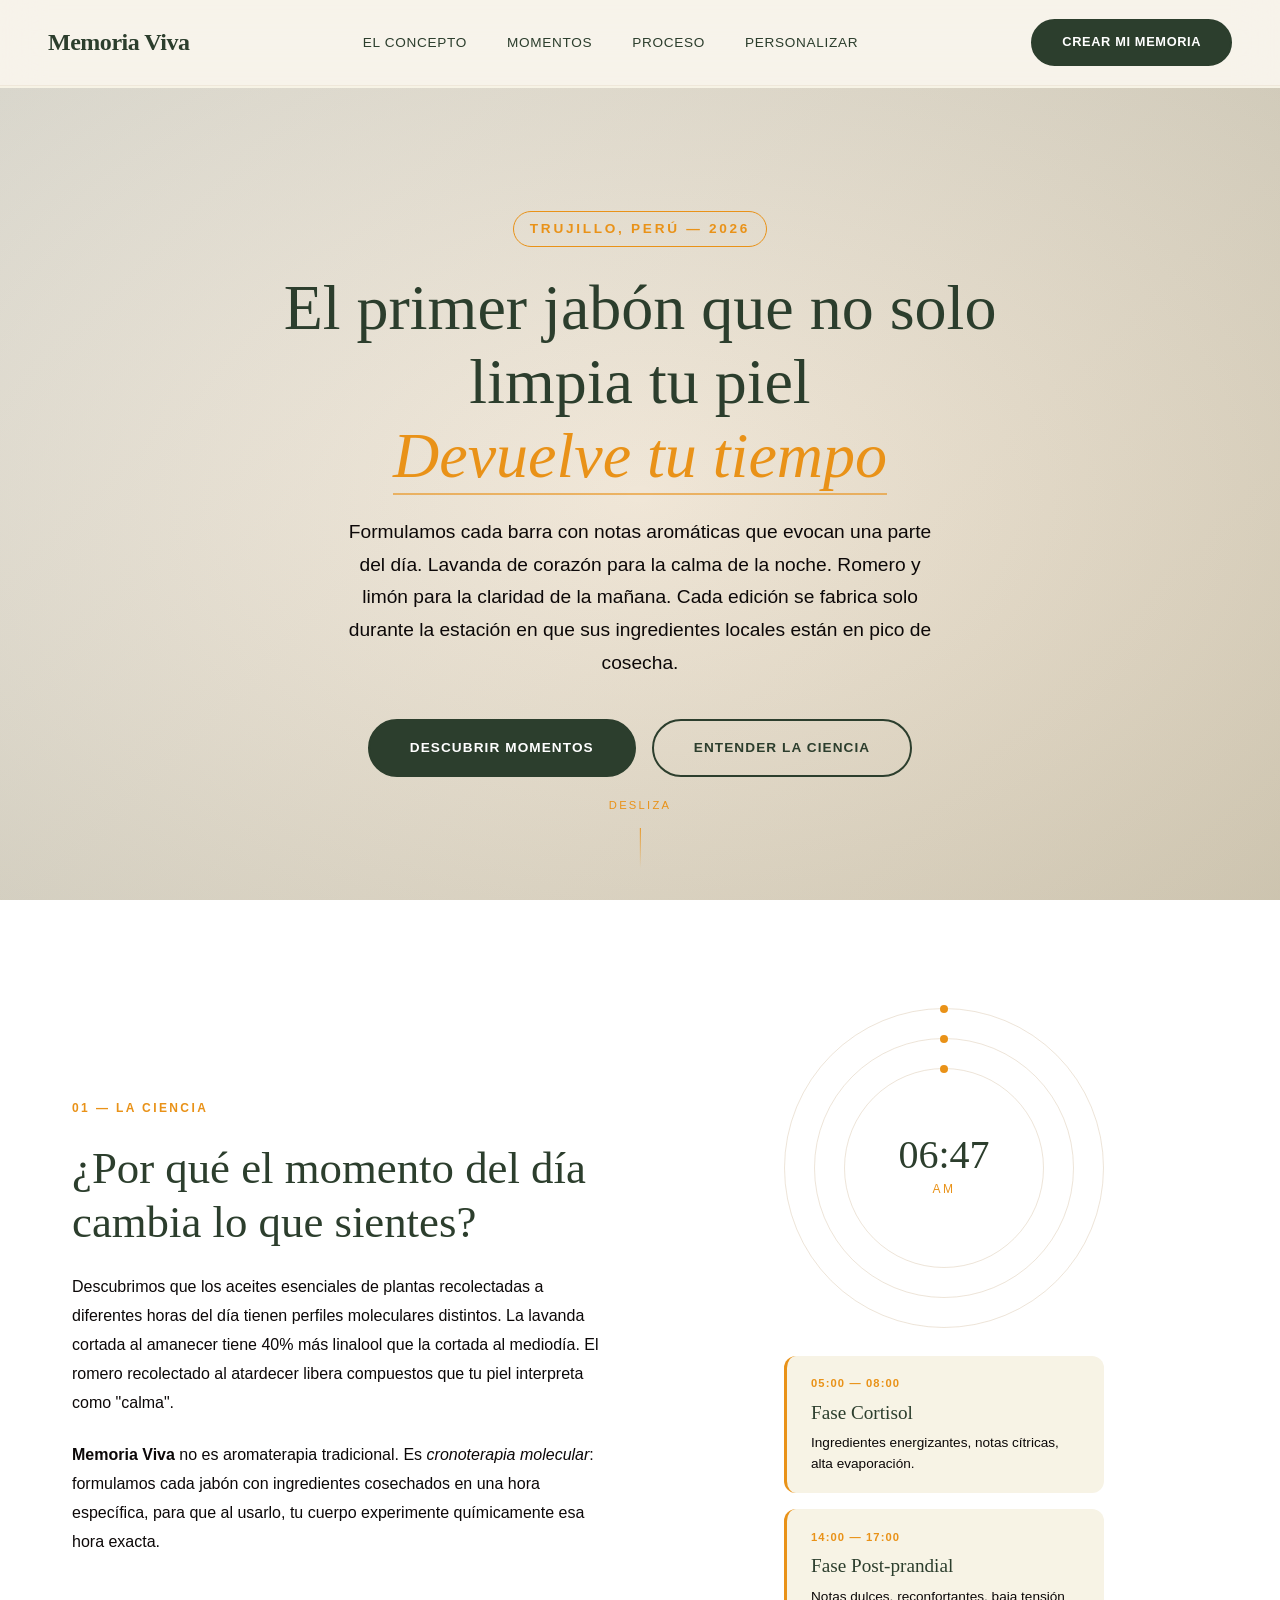
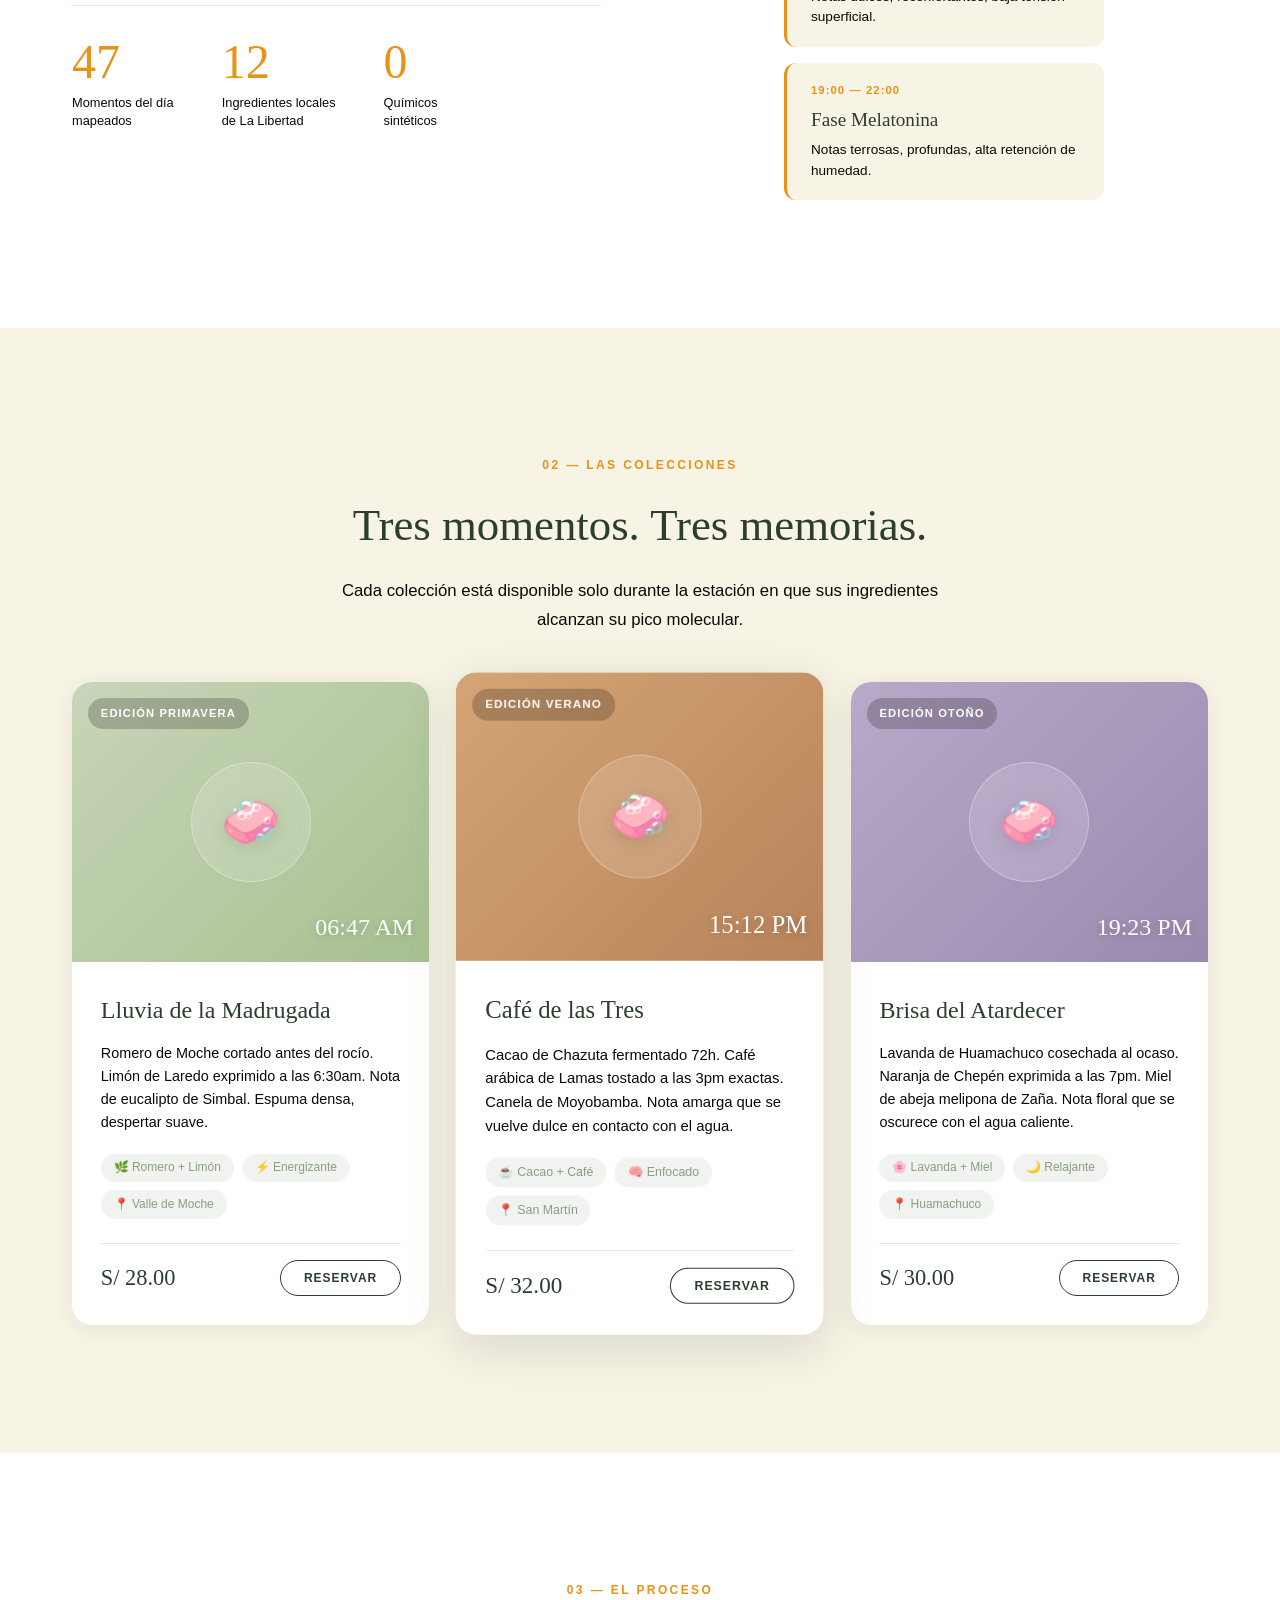
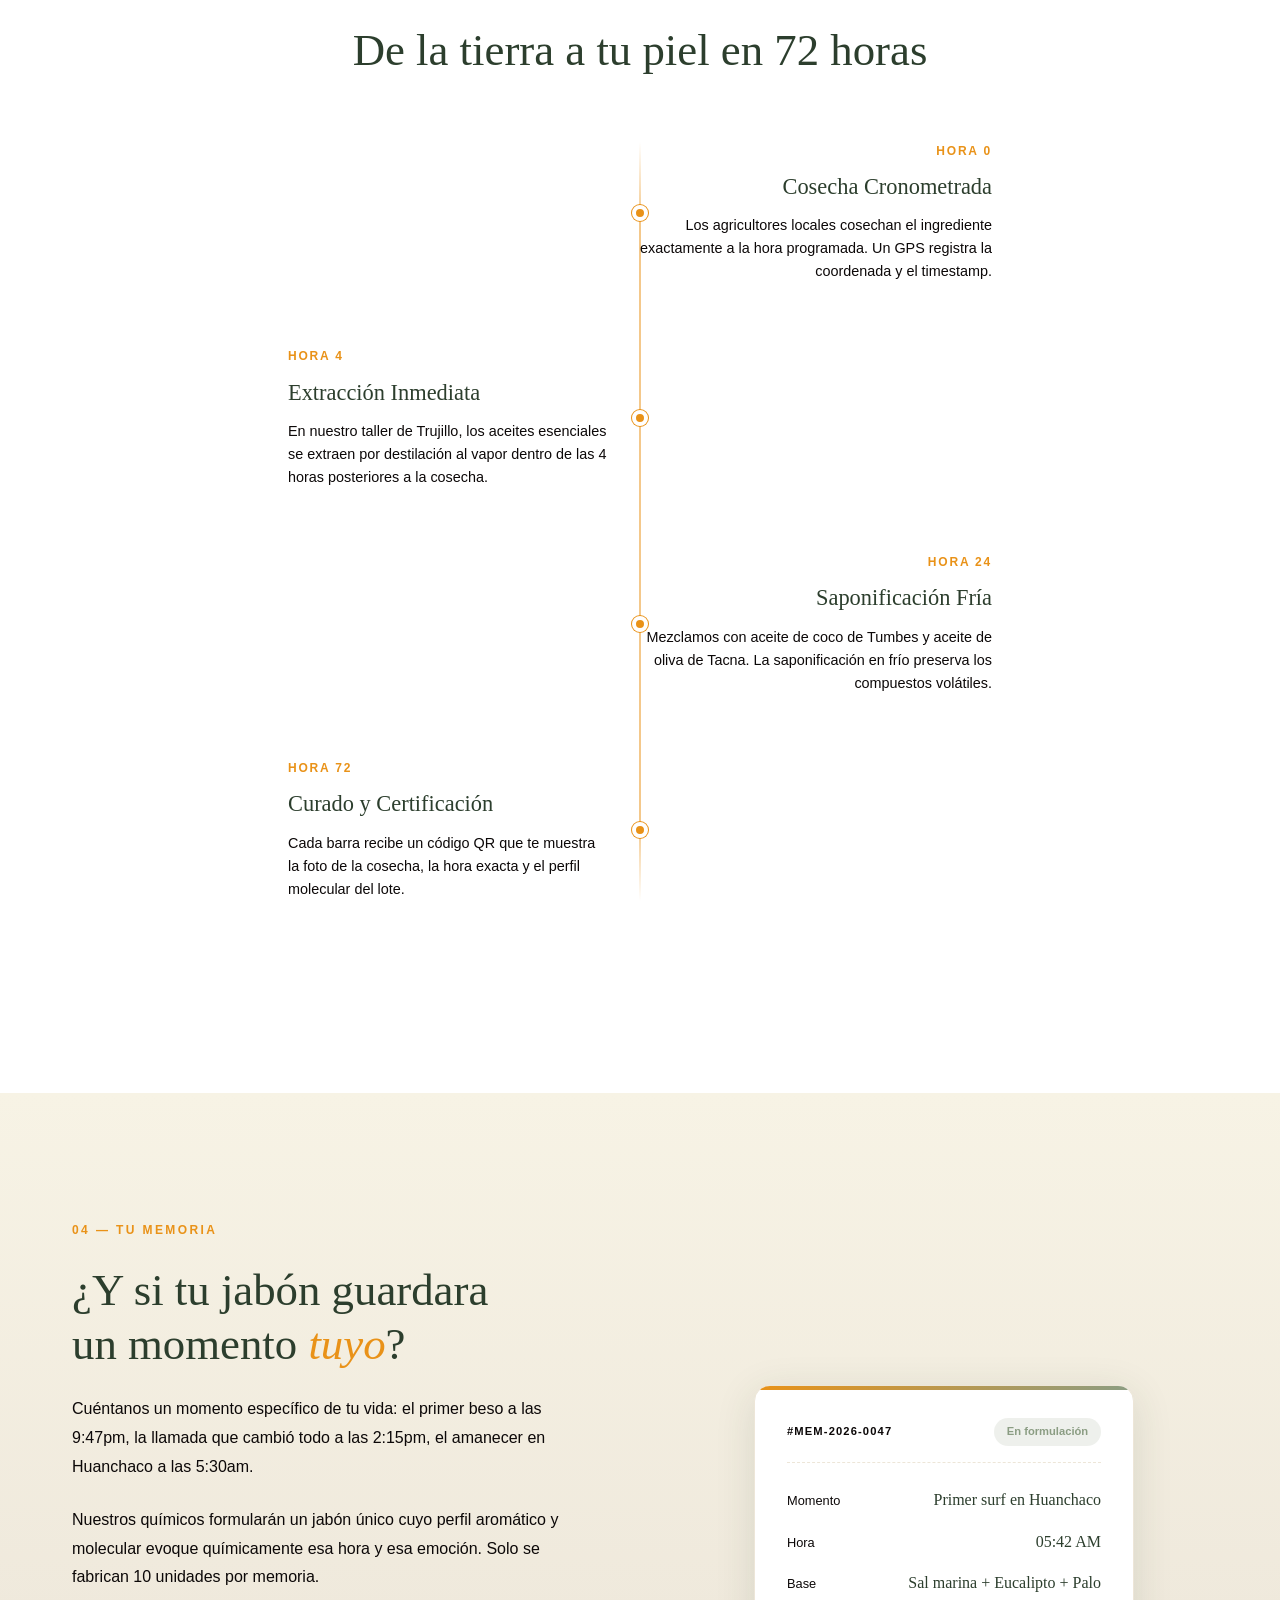
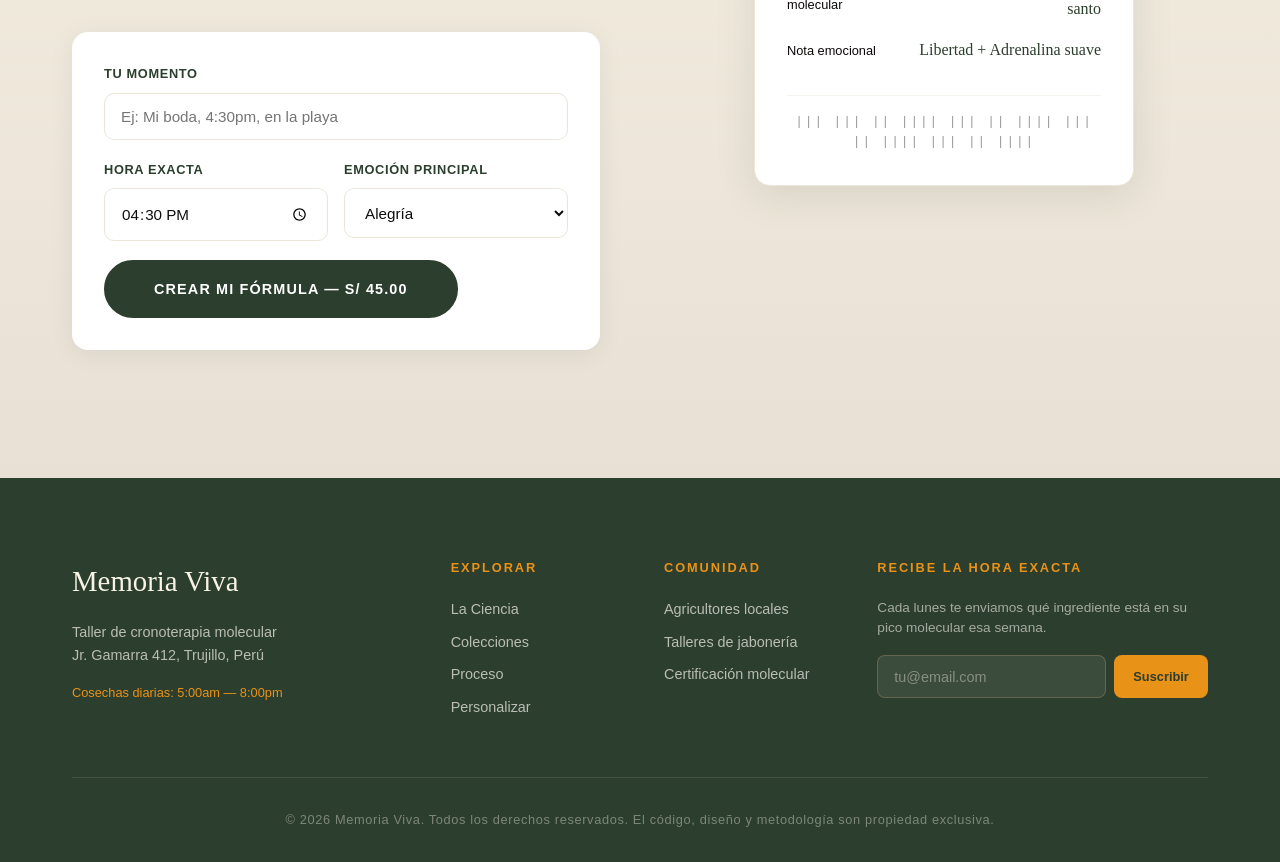
==== commit c962f9ca: "cambie el color de fondo y la orientacion de los tutilos en vista de celular" ====
--- a/index.html
+++ b/index.html
@@ -36,7 +36,7 @@
                 <em>Devuelve tu tiempo</em>
             </h1>
             <p class="hero-subtitle">
-                Formulamos cada barra con notas aromáticas que evocan una hora específica del día. Lavanda de corazón para la calma de la noche. Romero y limón para la claridad de la mañana. Cada edición se fabrica solo durante la estación en que sus ingredientes locales están en pico de cosecha.
+                Formulamos cada barra con notas aromáticas que evocan una parte del día. Lavanda de corazón para la calma de la noche. Romero y limón para la claridad de la mañana. Cada edición se fabrica solo durante la estación en que sus ingredientes locales están en pico de cosecha.
             </p>
             <div class="hero-cta-group">
                 <a href="#momentos" class="btn-primary">Descubrir momentos</a>
--- a/style.css
+++ b/style.css
@@ -11,7 +11,7 @@
 }
 
 :root {
-    --color-cream: #F7F3EC;
+    --color-cream: #f7f3e5;
     --color-cream-dark: #EDE6D8;
     --color-green: #2C3E2D;
     --color-green-light: #3D5A3E;
@@ -27,6 +27,8 @@
     --transition: all 0.4s cubic-bezier(0.25, 0.46, 0.45, 0.94);
     --shadow-soft: 0 4px 24px rgba(44, 62, 45, 0.08);
     --shadow-medium: 0 8px 40px rgba(44, 62, 45, 0.12);
+    /* Estimated nav height used to offset hero on all screens (override in media queries) */
+    --nav-height: 88px;
 }
 
 html {
@@ -41,6 +43,8 @@
     line-height: 1.6;
     overflow-x: hidden;
     -webkit-font-smoothing: antialiased;
+    /* reserve space so fixed nav doesn't overlap top content */
+    padding-top: var(--nav-height);
 }
 
 .container {
@@ -139,7 +143,8 @@
    ============================================ */
 .hero {
     position: relative;
-    min-height: 100vh;
+    /* subtract nav height so hero content starts below fixed nav */
+    min-height: calc(100vh - var(--nav-height));
     display: flex;
     align-items: center;
     justify-content: center;
@@ -151,11 +156,10 @@
     inset: 0;
     background: linear-gradient(
         135deg,
-        #E8DDD0 0%,
-        #D4C5B0 25%,
-        #C9B89E 50%,
-        #D4C5B0 75%,
-        #E8DDD0 100%
+        #F7F1E8 0%,
+        #E6D7BF 30%,
+        #D7C2A3 65%,
+        #F7F1E8 100%
     );
     background-size: 400% 400%;
     animation: gradientShift 15s ease infinite;
@@ -200,6 +204,7 @@
 .hero-eyebrow {
     font-family: var(--font-sans);
     font-size: 0.75rem;
+    font-size: clamp(0.6rem, 1.6vw, 0.85rem);
     font-weight: 600;
     letter-spacing: 0.2em;
     text-transform: uppercase;
@@ -207,6 +212,10 @@
     margin-bottom: 1.5rem;
     display: inline-block;
     padding: 0.4rem 1rem;
+    max-width: 100%;
+    white-space: normal;
+    word-break: keep-all;
+    text-align: center;
     border: 1px solid var(--color-gold);
     border-radius: 50px;
 }
@@ -334,6 +343,98 @@
     width: 1px;
     height: 40px;
     background: linear-gradient(to bottom, var(--color-gold), transparent);
+}
+
+/* Responsive adjustments for hero (mobile & small screens) */
+@media (max-width: 900px) {
+    :root { --nav-height: 72px; }
+    .nav {
+        padding: 0.9rem 1.25rem;
+        flex-direction: column;
+        align-items: center;
+        gap: 0.6rem;
+    }
+
+    .nav-links {
+        flex-wrap: wrap;
+        justify-content: center;
+        gap: 1rem;
+        text-align: center;
+    }
+
+    .nav-cta {
+        width: auto;
+        display: inline-flex;
+        align-items: center;
+        justify-content: center;
+        text-align: center;
+        white-space: nowrap;
+    }
+
+    .nav-logo {
+        width: 100%;
+        text-align: center;
+    }
+
+    .hero {
+        /* make room for the fixed nav so top content is not covered */
+        min-height: calc(100vh - var(--nav-height));
+        padding-top: calc(var(--nav-height) + 0.5rem);
+        align-items: flex-start;
+    }
+
+    .hero-content {
+        max-width: 680px;
+        padding: 1.5rem;
+    }
+
+    .hero-eyebrow {
+        font-size: 0.65rem;
+        padding: 0.28rem 0.8rem;
+        margin-bottom: 1rem;
+        letter-spacing: 0.12em;
+    }
+
+    .hero-title {
+        font-size: clamp(1.6rem, 7.5vw, 3rem);
+        margin-bottom: 1rem;
+    }
+
+    .hero-subtitle {
+        font-size: 0.95rem;
+        line-height: 1.6;
+        max-width: 100%;
+        margin-bottom: 1.5rem;
+    }
+
+    .hero-cta-group {
+        gap: 0.75rem;
+    }
+}
+
+/* Extra small screens (phones) */
+@media (max-width: 420px) {
+    :root { --nav-height: 64px; }
+    .nav {
+        flex-direction: column;
+        align-items: center;
+        gap: 0.5rem;
+    }
+
+    .nav-logo { font-size: 1.25rem; }
+    .nav-links {
+        justify-content: center;
+        gap: 0.85rem;
+    }
+    .nav-cta { padding: 0.55rem 1rem; font-size: 0.75rem; }
+    .nav-cta { display: inline-flex; align-items: center; justify-content: center; text-align: center; }
+    .nav-logo { width: 100%; text-align: center; }
+    .hero { padding-top: calc(var(--nav-height) + 0.4rem); }
+    .hero-content { padding: 1rem; }
+    .hero-eyebrow { font-size: 0.6rem; padding: 0.2rem 0.6rem; letter-spacing: 0.10em; }
+    .hero-title { font-size: clamp(1.4rem, 9vw, 2.4rem); }
+    .hero-subtitle { font-size: 0.9rem; }
+    .btn-primary, .btn-ghost { padding: 0.8rem 1.6rem; }
 }
 
 /* ============================================
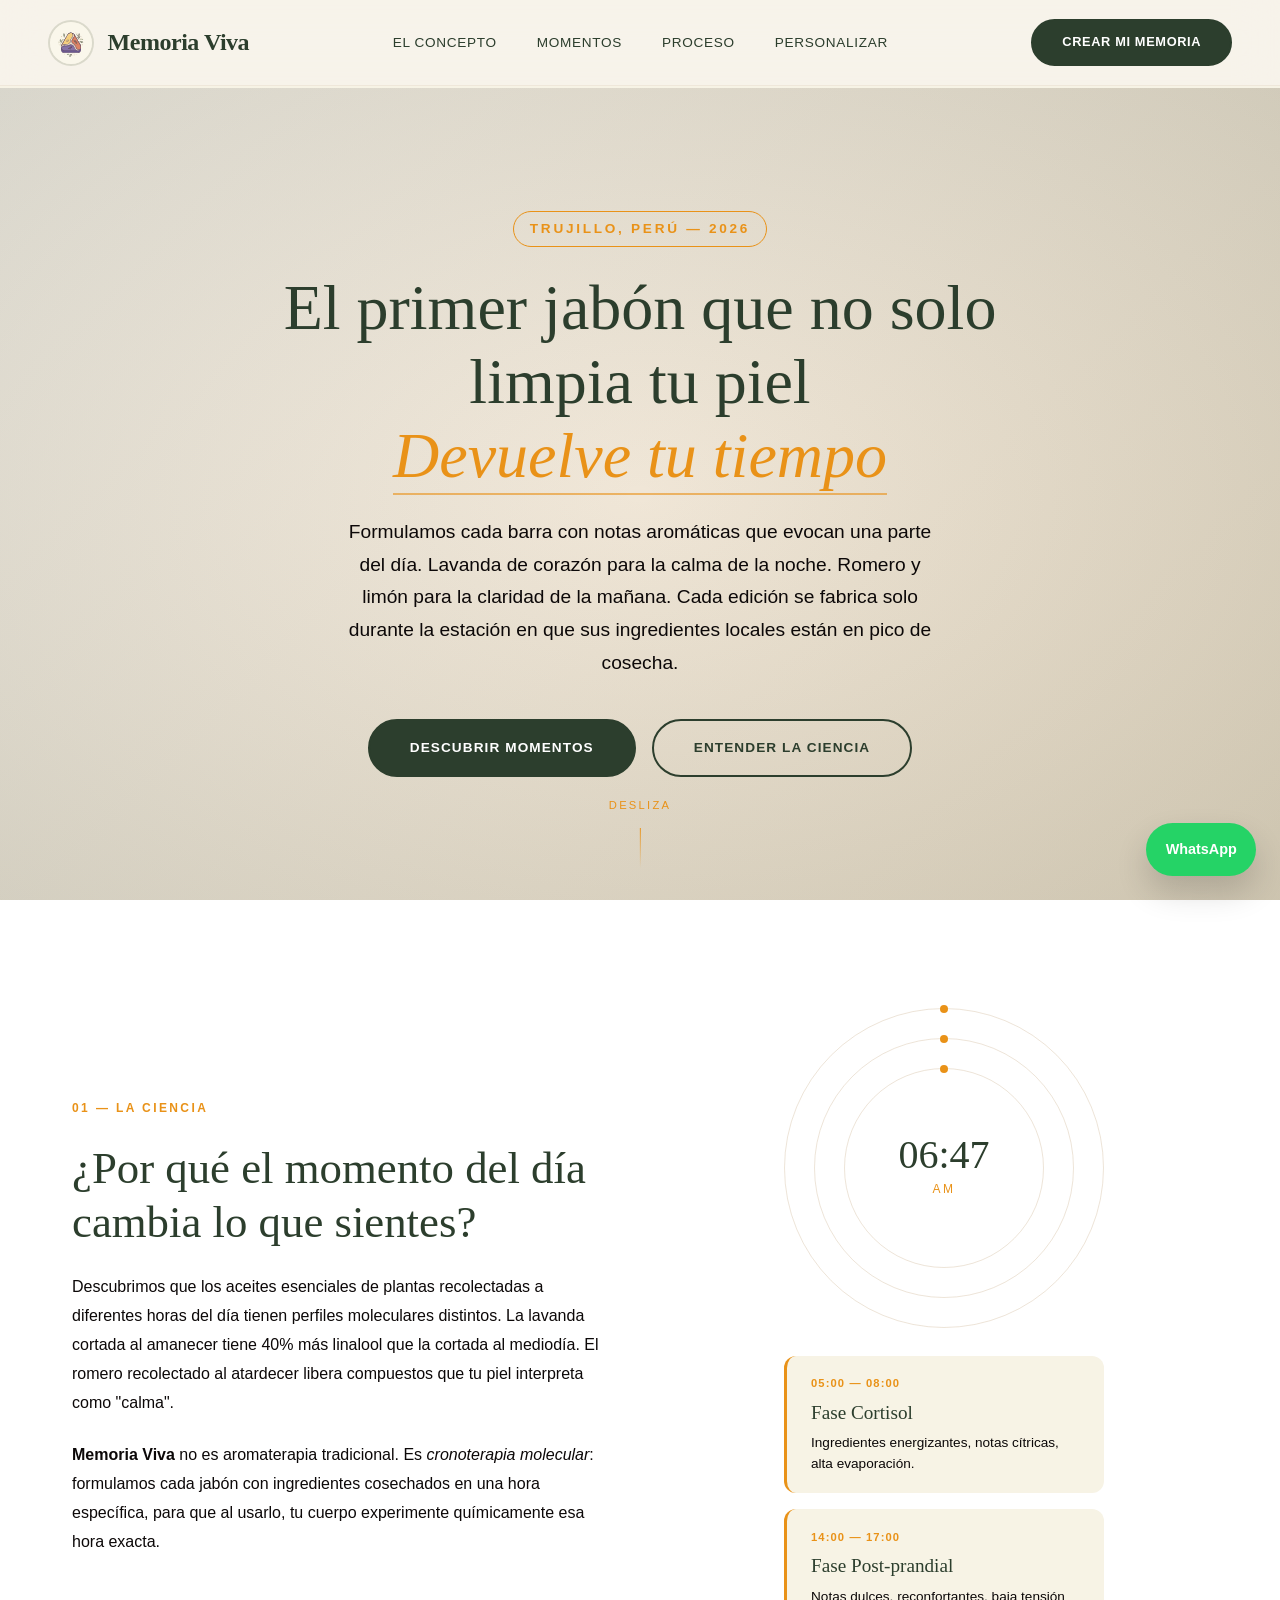
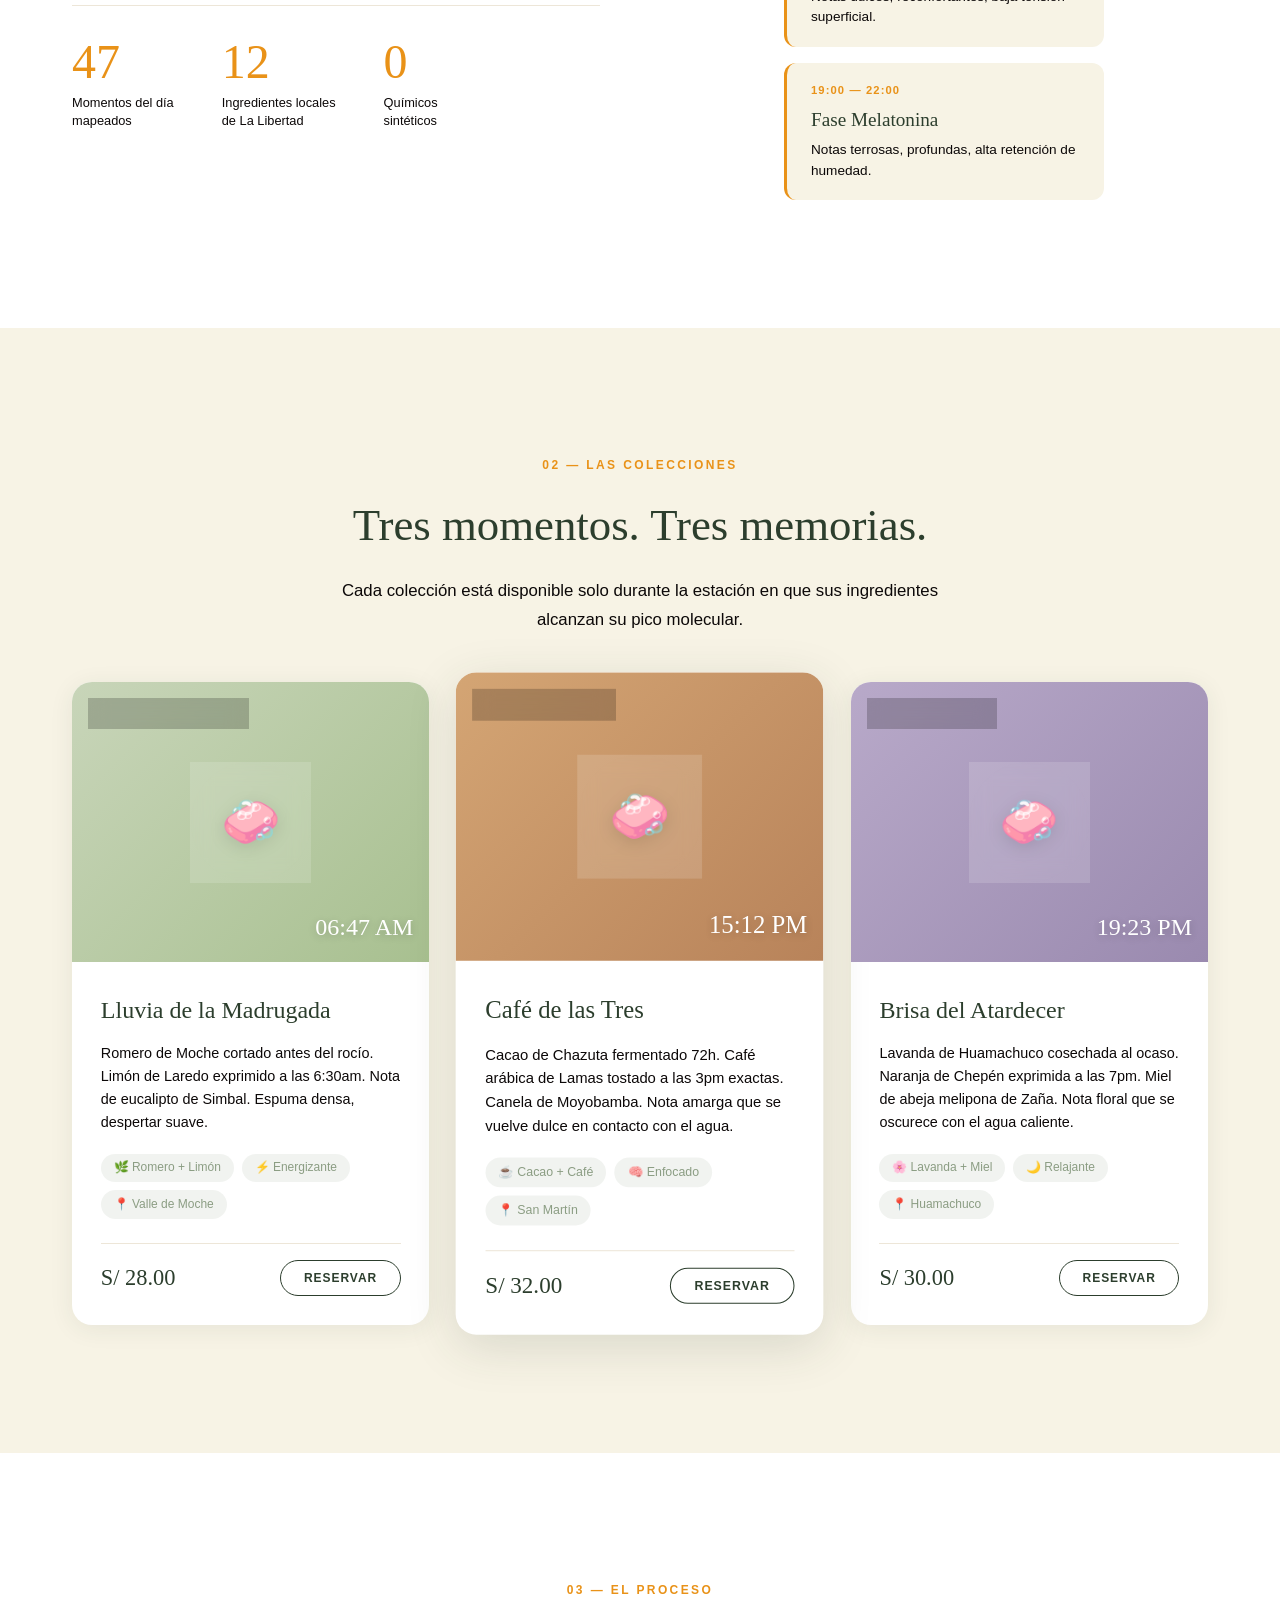
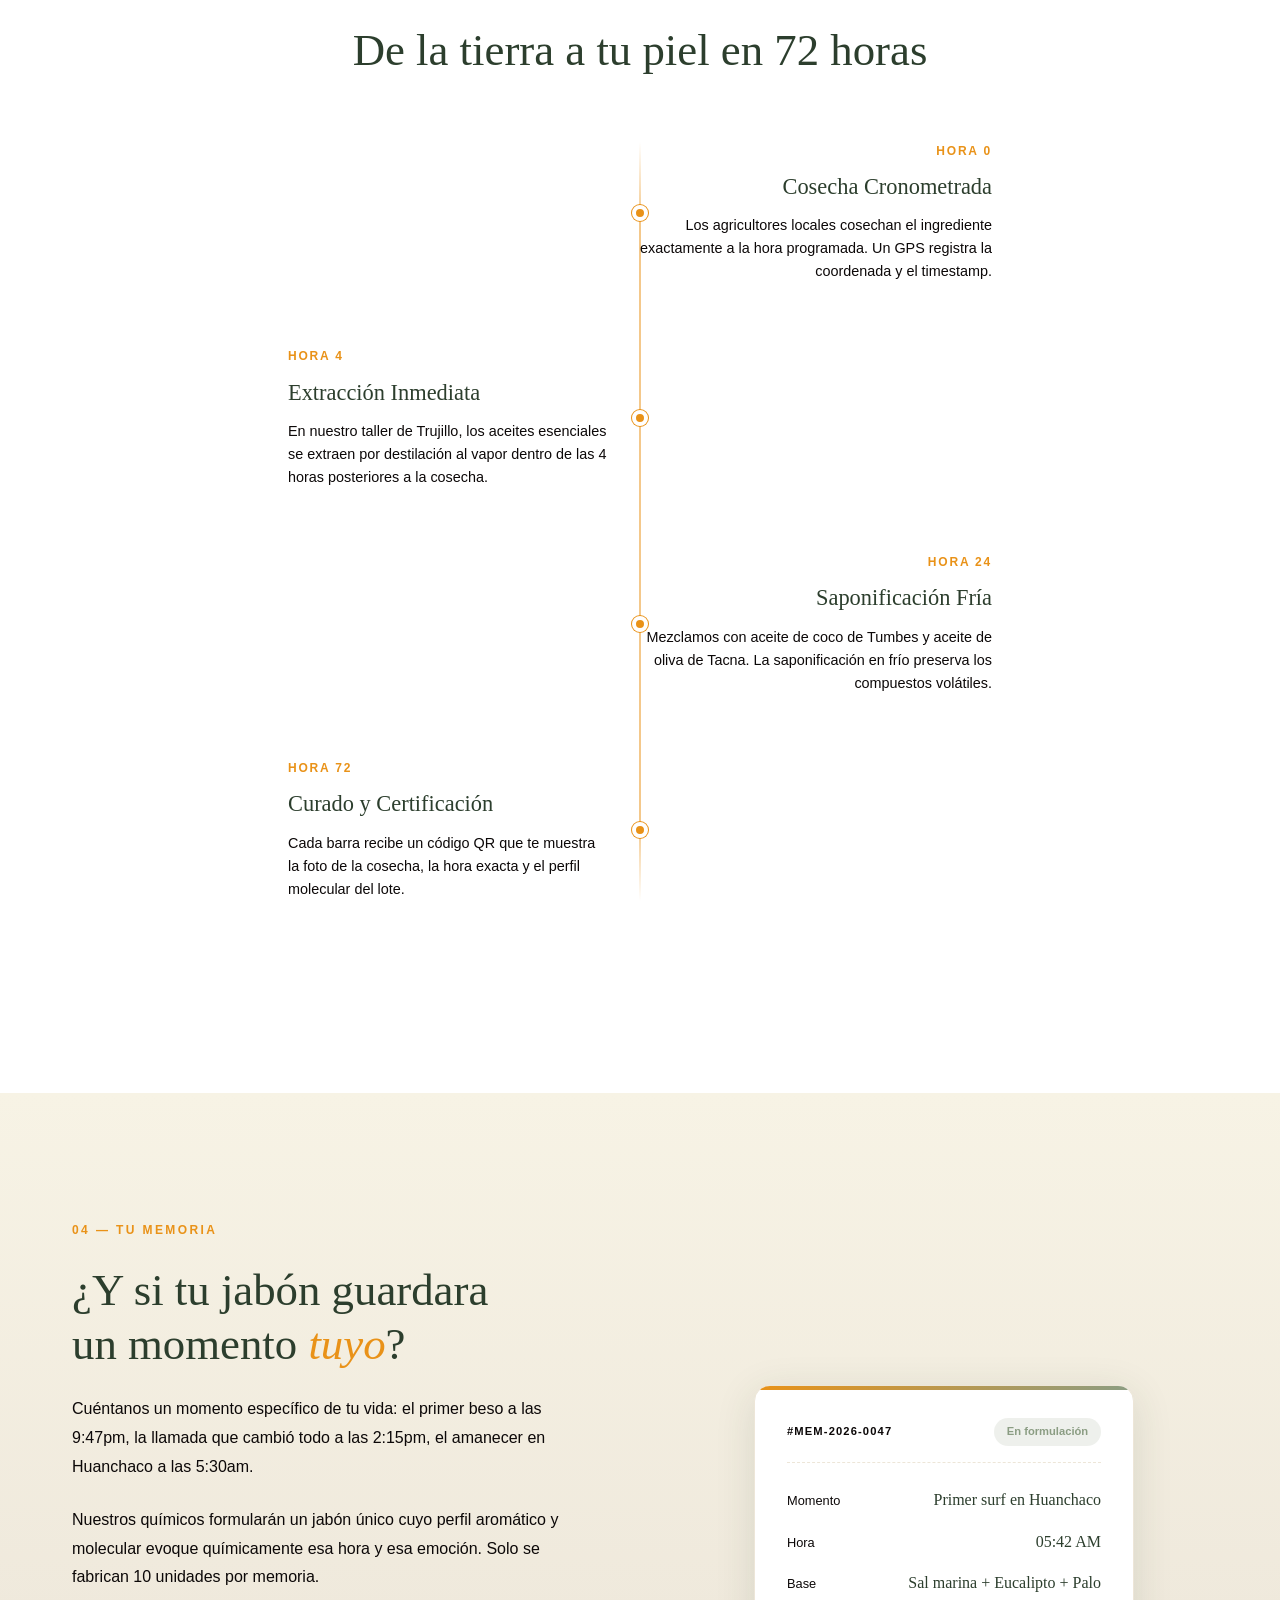
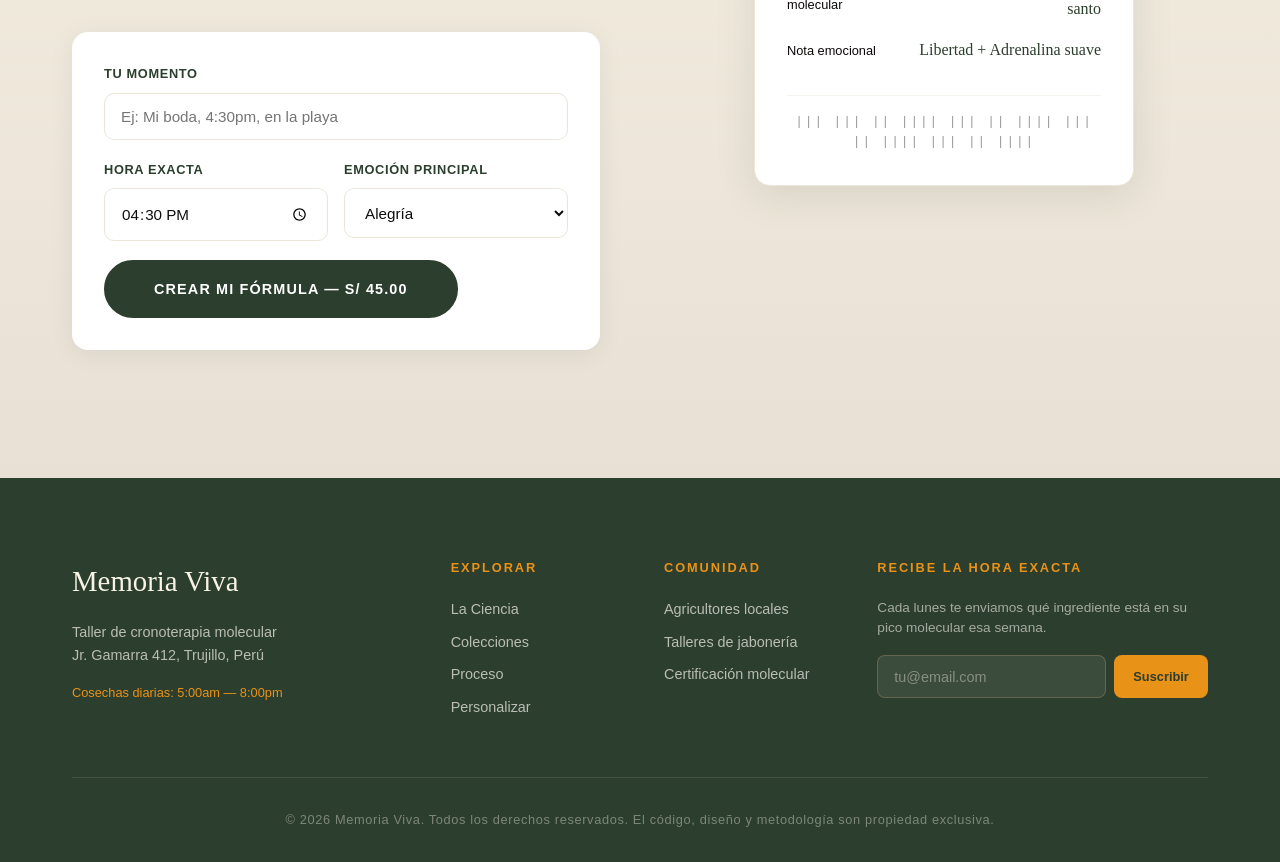
==== commit 0facf2b9: "Mejoras UI: favicon redondo, botón Crear mi memoria centrado y siempre visible en móvil, nav optimiz" ====
--- a/index.html
+++ b/index.html
@@ -9,13 +9,21 @@
     <link rel="preconnect" href="https://fonts.gstatic.com" crossorigin>
     <link href="https://fonts.googleapis.com/css2?family=Cormorant+Garamond:ital,wght@0,300;0,400;0,600;1,300;1,400&family=Inter:wght@300;400;500;600&display=swap" rel="stylesheet">
     <link rel="stylesheet" href="style.css">
+    <link rel="icon" href="favicon.svg" type="image/svg+xml">
+    <link rel="shortcut icon" href="favicon.svg" type="image/svg+xml">
+    <link rel="apple-touch-icon" href="favicon.svg">
 <base target="_blank">
 </head>
 <body>
 
     <!-- Navegación -->
     <nav class="nav">
-        <div class="nav-logo">Memoria Viva</div>
+        <div class="nav-brand">
+            <div class="brand-icon-wrapper">
+                <img src="icono.svg" alt="Memoria Viva" class="brand-icon">
+            </div>
+            <span class="nav-logo">Memoria Viva</span>
+        </div>
         <div class="nav-links">
             <a href="#concepto">El Concepto</a>
             <a href="#momentos">Momentos</a>
@@ -375,5 +383,9 @@
         </div>
     </footer>
 
+    <a href="https://wa.me/51900000000?text=Hola%20quiero%20más%20información%20sobre%20Memoria%20Viva" class="whatsapp-btn" aria-label="Contactar por WhatsApp">
+        WhatsApp
+    </a>
+
 </body>
 </html>
--- a/style.css
+++ b/style.css
@@ -81,6 +81,31 @@
     letter-spacing: -0.02em;
 }
 
+.nav-brand {
+    display: flex;
+    align-items: center;
+    gap: 0.85rem;
+}
+
+.brand-icon-wrapper {
+    width: 46px;
+    height: 46px;
+    border-radius: 50%;
+    overflow: hidden;
+    border: 2px solid rgba(44, 62, 45, 0.14);
+    display: flex;
+    align-items: center;
+    justify-content: center;
+    background: var(--color-cream);
+}
+
+.brand-icon {
+    width: 100%;
+    height: 100%;
+    object-fit: cover;
+    display: block;
+}
+
 .nav-links {
     display: flex;
     gap: 2.5rem;
@@ -131,6 +156,10 @@
     text-transform: uppercase;
     transition: var(--transition);
     border: 2px solid var(--color-green);
+    display: flex;
+    align-items: center;
+    justify-content: center;
+    white-space: nowrap;
 }
 
 .nav-cta:hover {
@@ -315,6 +344,41 @@
     font-size: 0.9rem;
 }
 
+.whatsapp-btn {
+    position: fixed;
+    right: 1.5rem;
+    bottom: 1.5rem;
+    z-index: 1200;
+    display: inline-flex;
+    align-items: center;
+    justify-content: center;
+    padding: 0.95rem 1.2rem;
+    gap: 0.5rem;
+    background: #25D366;
+    color: #ffffff;
+    font-family: var(--font-sans);
+    font-size: 0.9rem;
+    font-weight: 700;
+    text-decoration: none;
+    border-radius: 999px;
+    box-shadow: 0 16px 32px rgba(0, 0, 0, 0.16);
+    transition: transform 0.2s ease, box-shadow 0.2s ease, opacity 0.2s ease;
+}
+
+.whatsapp-btn:hover {
+    transform: translateY(-2px);
+    box-shadow: 0 18px 36px rgba(0, 0, 0, 0.22);
+}
+
+@media (max-width: 420px) {
+    .whatsapp-btn {
+        right: 1rem;
+        bottom: 1rem;
+        padding: 0.8rem 1rem;
+        font-size: 0.82rem;
+    }
+}
+
 .hero-scroll {
     position: absolute;
     bottom: 2rem;
@@ -350,30 +414,36 @@
     :root { --nav-height: 72px; }
     .nav {
         padding: 0.9rem 1.25rem;
-        flex-direction: column;
+        flex-direction: row;
         align-items: center;
-        gap: 0.6rem;
+        justify-content: space-between;
+        gap: 1.2rem; /* more breathing room between logo, links and CTA */
     }
 
     .nav-links {
+        display: flex;
         flex-wrap: wrap;
         justify-content: center;
         gap: 1rem;
         text-align: center;
+        margin: 0 auto;
     }
 
     .nav-cta {
-        width: auto;
         display: inline-flex;
         align-items: center;
         justify-content: center;
         text-align: center;
-        white-space: nowrap;
+        /* make the bubble visually larger while slightly reducing text size */
+        font-size: 0.72rem;
+        padding: 0.55rem 1.25rem;
+        white-space: normal;
     }
 
     .nav-logo {
-        width: 100%;
-        text-align: center;
+        width: auto;
+        text-align: left;
+        padding-right: 0.25rem;
     }
 
     .hero {
@@ -416,19 +486,30 @@
 @media (max-width: 420px) {
     :root { --nav-height: 64px; }
     .nav {
-        flex-direction: column;
+        flex-direction: row;
         align-items: center;
-        gap: 0.5rem;
-    }
-
-    .nav-logo { font-size: 1.25rem; }
+        justify-content: space-between;
+        gap: 1rem;
+        padding: 0.75rem 1rem;
+    }
+
+    .nav-logo { font-size: 1.12rem; text-align: left; padding-right: 0.25rem; }
     .nav-links {
         justify-content: center;
-        gap: 0.85rem;
-    }
-    .nav-cta { padding: 0.55rem 1rem; font-size: 0.75rem; }
-    .nav-cta { display: inline-flex; align-items: center; justify-content: center; text-align: center; }
-    .nav-logo { width: 100%; text-align: center; }
+        gap: 0.7rem;
+    }
+    .nav-cta { 
+        padding: 0.5rem 1.2rem; 
+        font-size: 0.7rem; 
+        display: flex !important;
+        align-items: center;
+        justify-content: center;
+        white-space: nowrap;
+        flex-shrink: 0;
+        visibility: visible;
+    }
+    /* remove max-width restriction so button always shows */
+    .nav-logo { box-sizing: border-box; }
     .hero { padding-top: calc(var(--nav-height) + 0.4rem); }
     .hero-content { padding: 1rem; }
     .hero-eyebrow { font-size: 0.6rem; padding: 0.2rem 0.6rem; letter-spacing: 0.10em; }
@@ -1287,11 +1368,27 @@
 
 @media (max-width: 768px) {
     .nav {
-        padding: 1rem 1.5rem;
+        padding: 0.8rem 1.2rem;
+        gap: 0.8rem;
+    }
+
+    .nav-brand {
+        flex-shrink: 0;
     }
 
     .nav-links {
         display: none;
+    }
+
+    .nav-cta {
+        display: flex !important;
+        align-items: center;
+        justify-content: center;
+        padding: 0.5rem 1rem;
+        font-size: 0.65rem;
+        white-space: nowrap;
+        flex-shrink: 0;
+        margin-left: auto;
     }
 
     .hero-title {
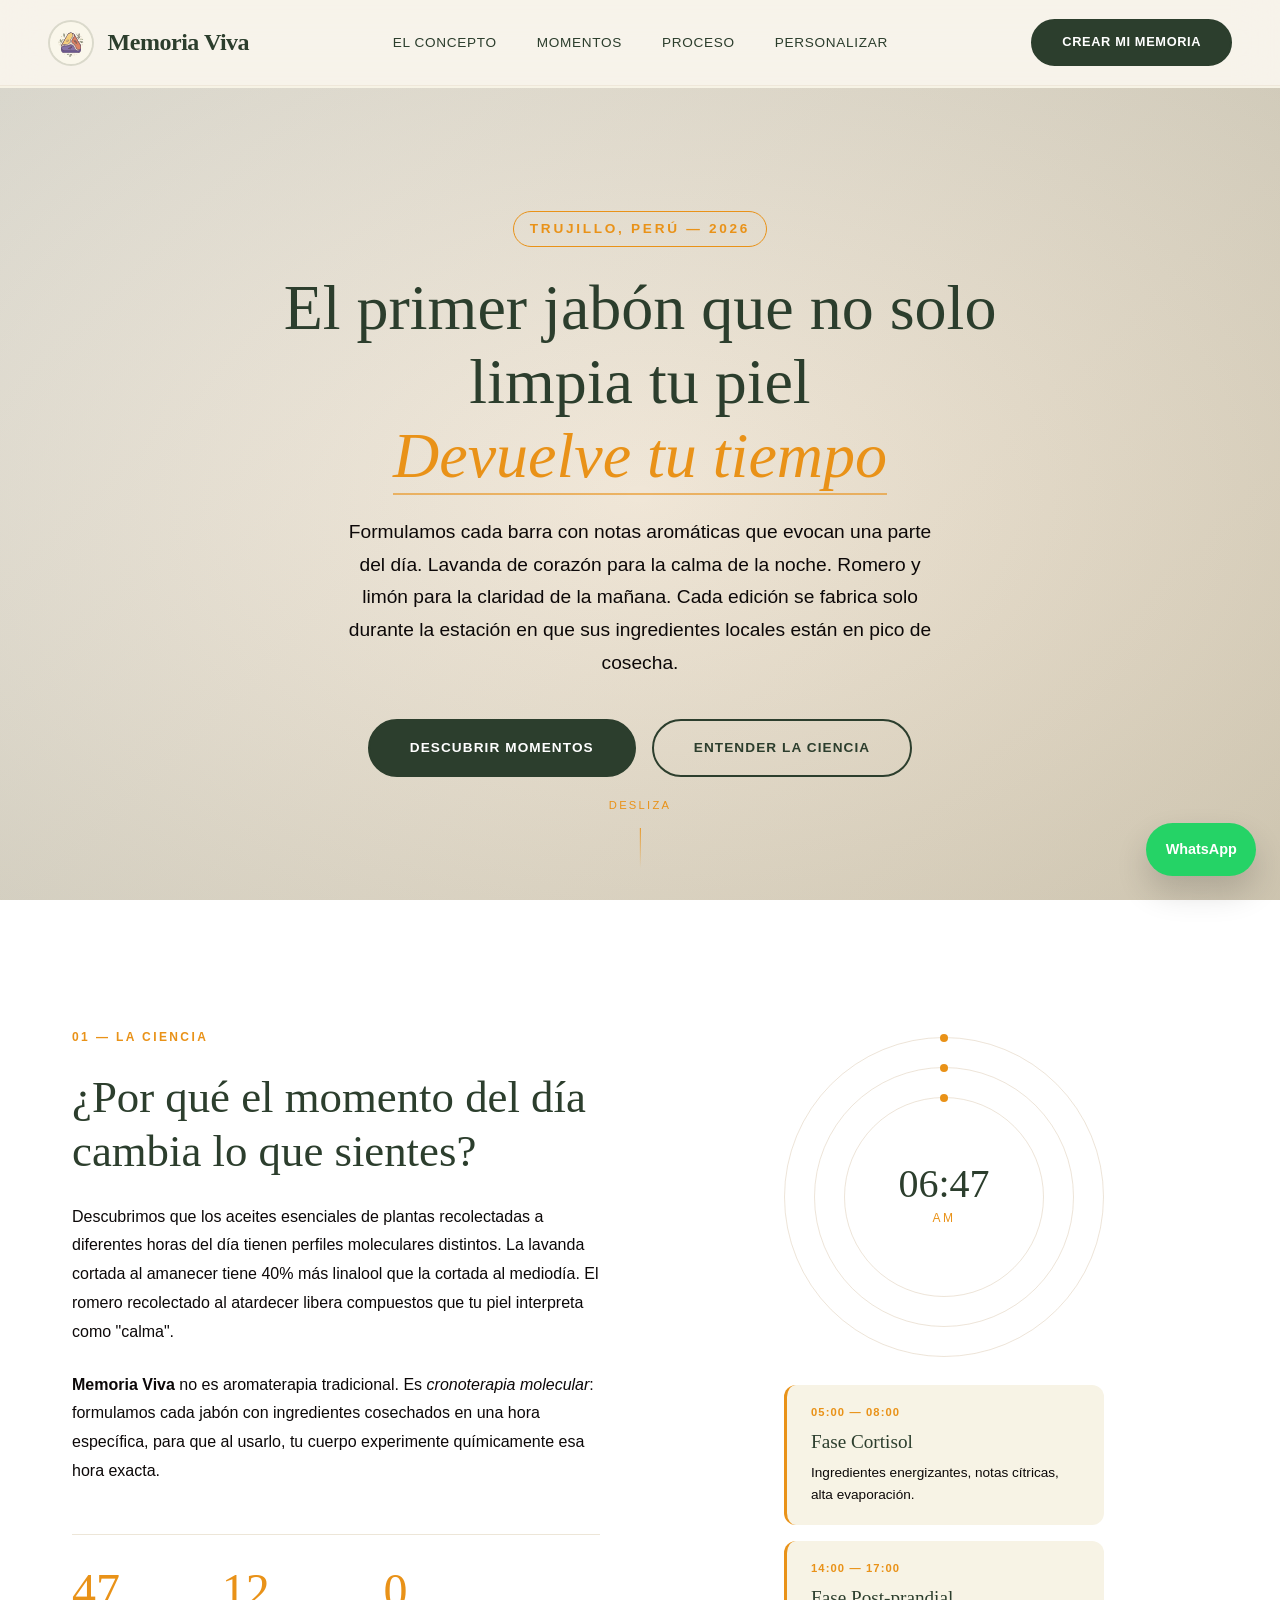
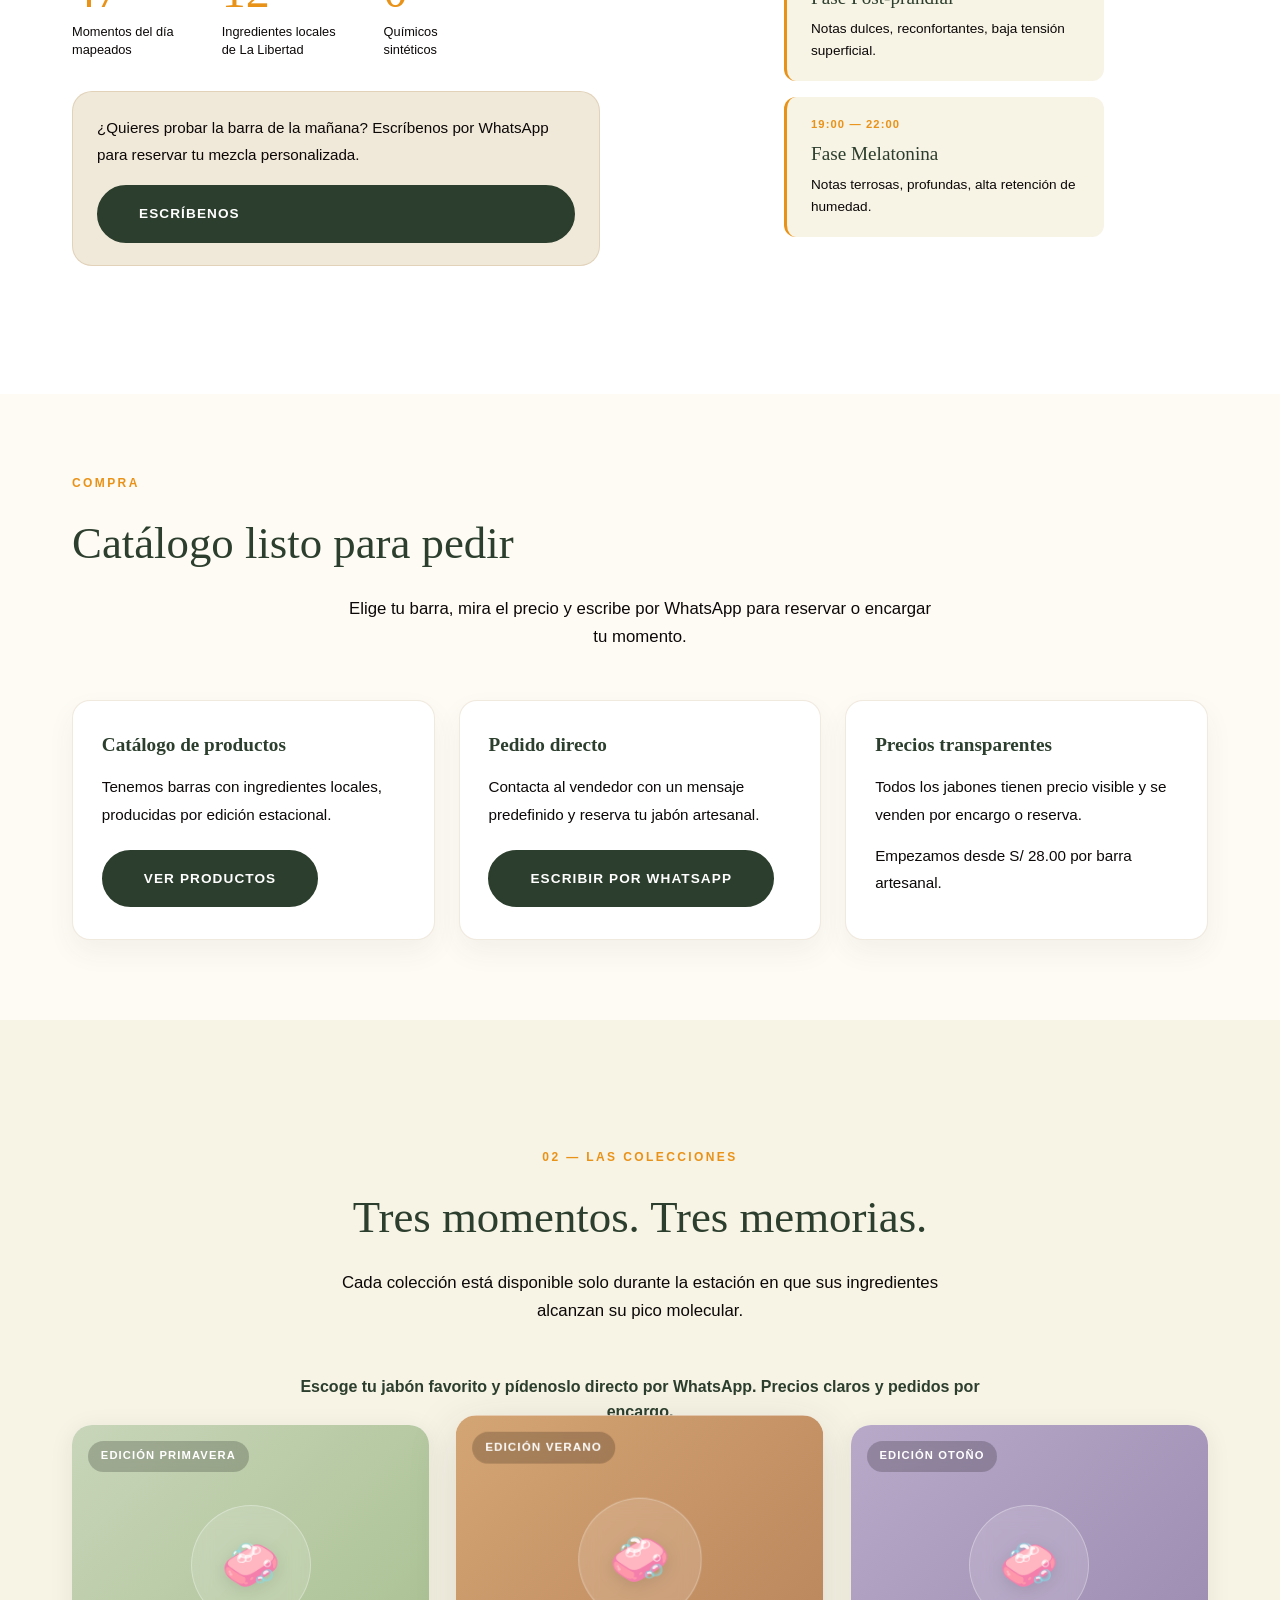
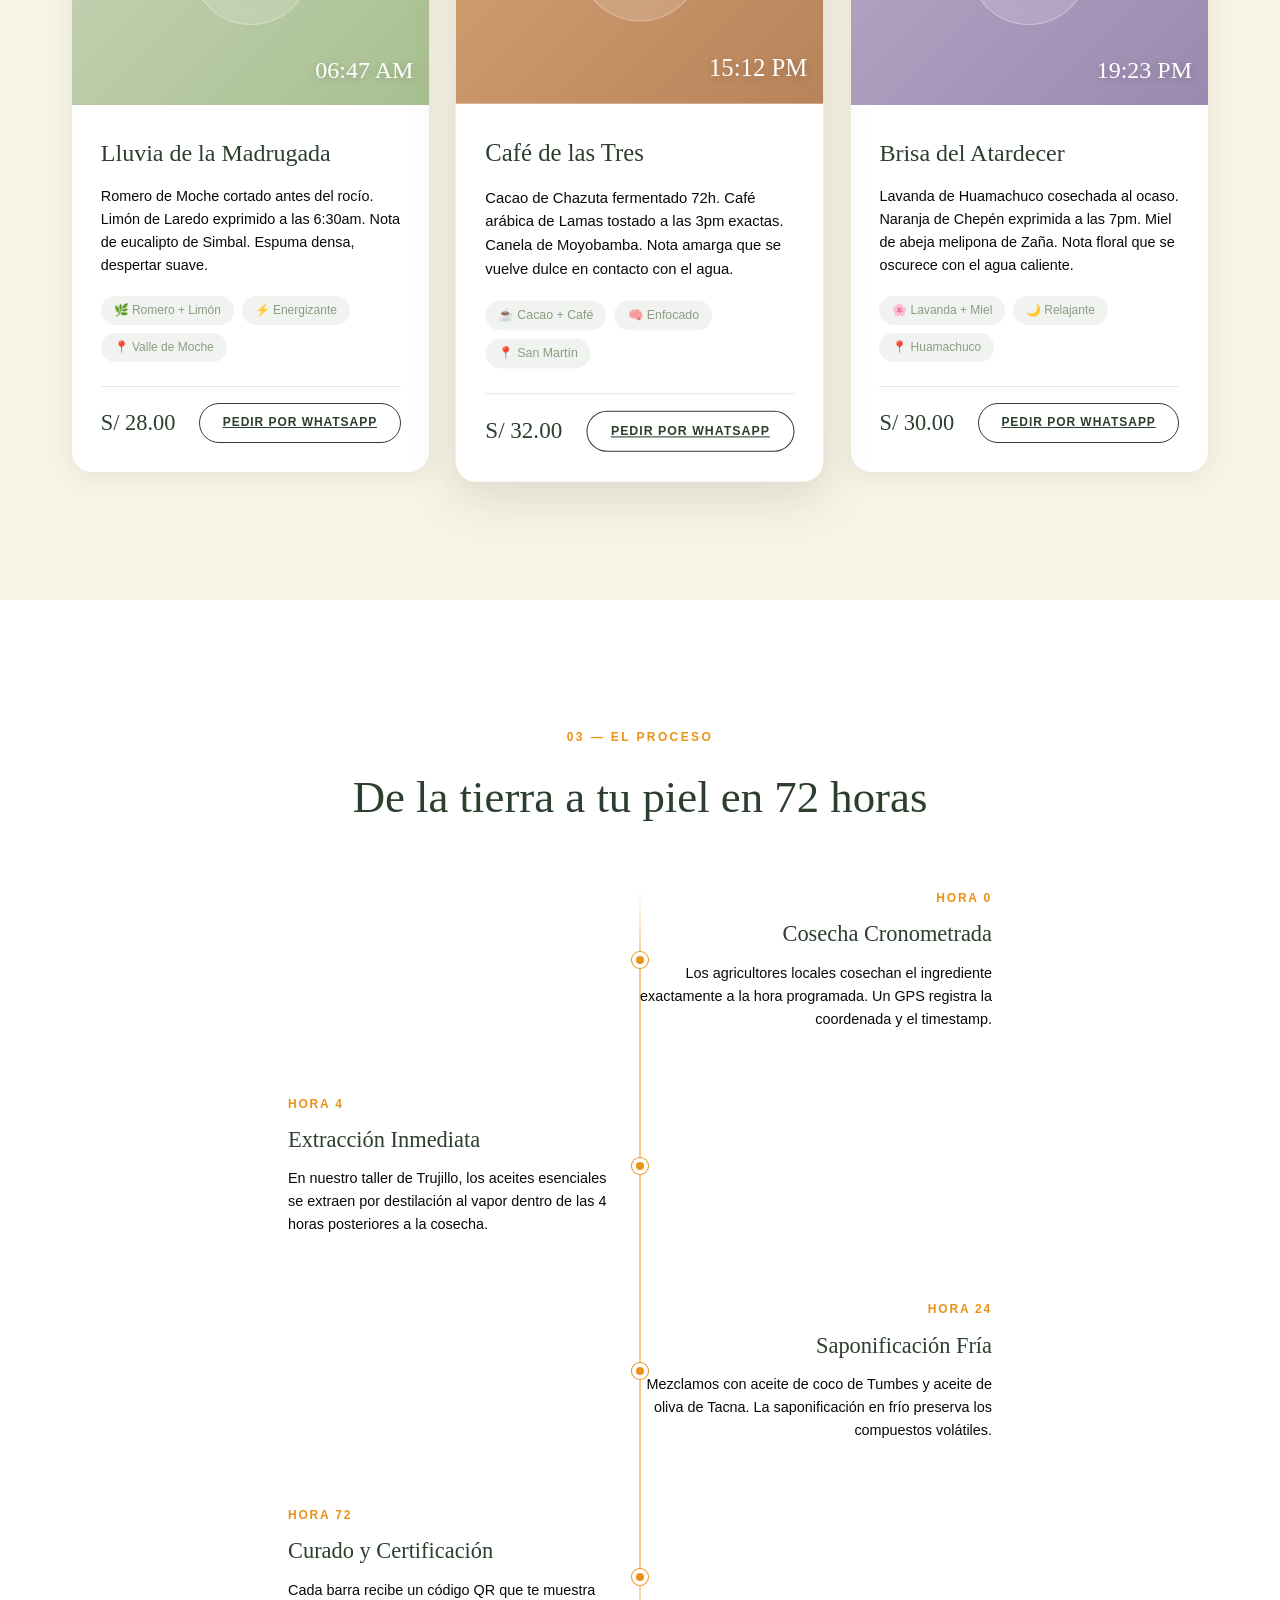
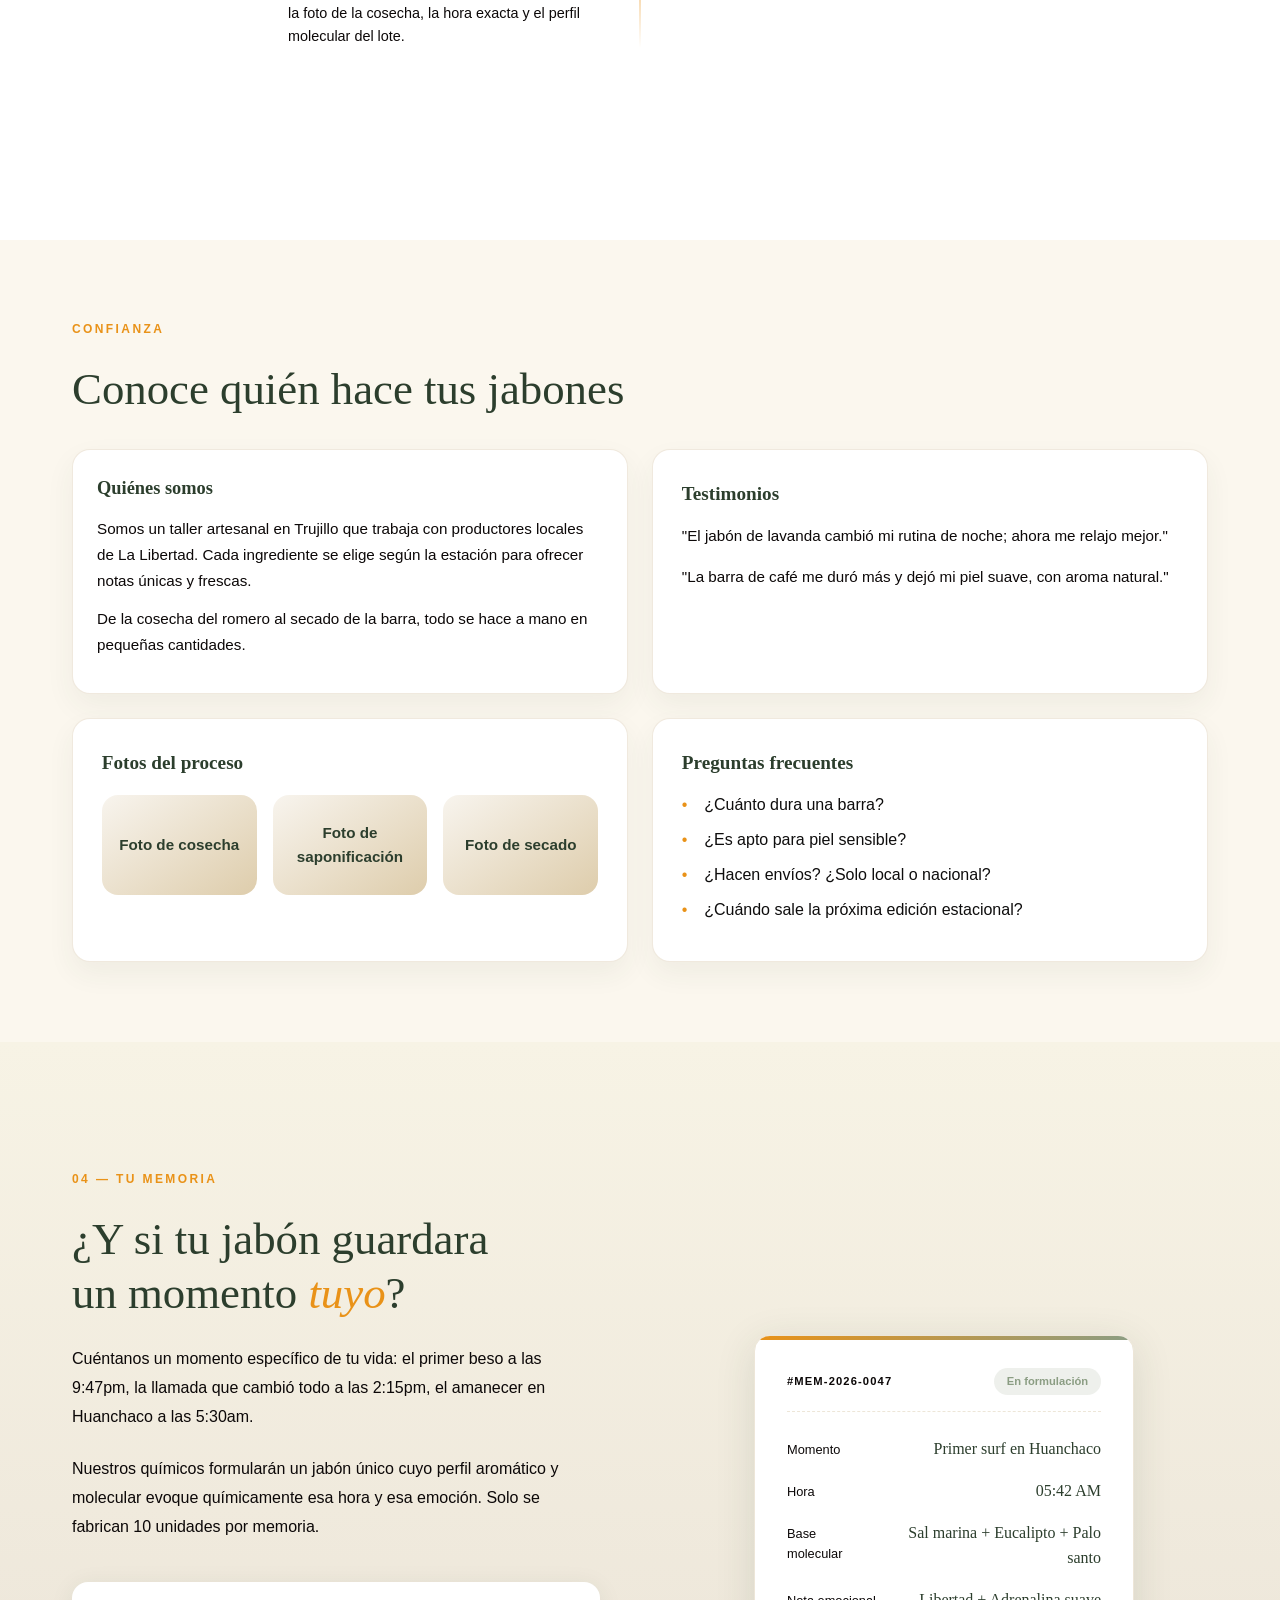
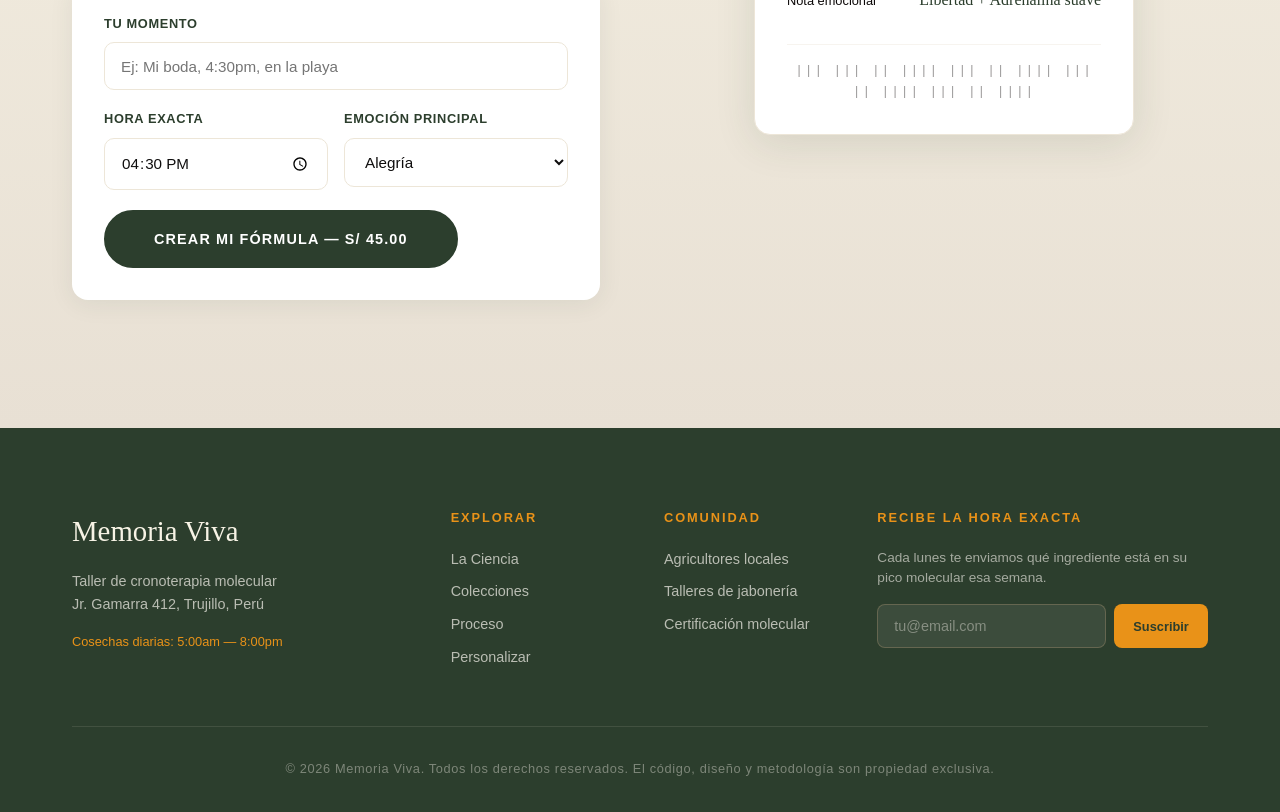
==== commit 5abeafea: "Actualizar último cambio en index y estilos" ====
--- a/index.html
+++ b/index.html
@@ -92,6 +92,10 @@
                             <span class="stat-label">Químicos<br>sintéticos</span>
                         </div>
                     </div>
+                    <div class="concepto-cta">
+                        <p>¿Quieres probar la barra de la mañana? Escríbenos por WhatsApp para reservar tu mezcla personalizada.</p>
+                        <a class="btn-primary" href="https://wa.me/51900000000?text=Hola,%20vi%20Memoria%20Viva%20y%20quiero%20probar%20la%20barra%20de%20la%20mañana">Escríbenos</a>
+                    </div>
                 </div>
                 <div class="concepto-visual">
                     <div class="molecule-ring">
@@ -127,6 +131,31 @@
                         </div>
                     </div>
                 </div>
+            </div>
+        </div>
+    </section>
+
+    <section id="compra" class="compra">
+        <div class="container">
+            <span class="section-label">Compra</span>
+            <h2 class="section-title">Catálogo listo para pedir</h2>
+            <p class="section-subtitle center">Elige tu barra, mira el precio y escribe por WhatsApp para reservar o encargar tu momento.</p>
+            <div class="compra-grid">
+                <article class="compra-card">
+                    <h3>Catálogo de productos</h3>
+                    <p>Tenemos barras con ingredientes locales, producidas por edición estacional.</p>
+                    <a class="btn-primary" href="catalogo.html" target="_self">Ver productos</a>
+                </article>
+                <article class="compra-card">
+                    <h3>Pedido directo</h3>
+                    <p>Contacta al vendedor con un mensaje predefinido y reserva tu jabón artesanal.</p>
+                    <a class="btn-primary" href="https://wa.me/51900000000?text=Hola,%20vi%20Memoria%20Viva%20y%20quiero%20pedir%20una%20barra" target="_blank" rel="noreferrer">Escribir por WhatsApp</a>
+                </article>
+                <article class="compra-card">
+                    <h3>Precios transparentes</h3>
+                    <p>Todos los jabones tienen precio visible y se venden por encargo o reserva.</p>
+                    <p>Empezamos desde S/ 28.00 por barra artesanal.</p>
+                </article>
             </div>
         </div>
     </section>
@@ -140,6 +169,7 @@
                 Cada colección está disponible solo durante la estación en que sus ingredientes 
                 alcanzan su pico molecular.
             </p>
+            <p class="callout-text center">Escoge tu jabón favorito y pídenoslo directo por WhatsApp. Precios claros y pedidos por encargo.</p>
 
             <div class="products-grid">
                 <!-- Producto 1 -->
@@ -161,7 +191,7 @@
                         </div>
                         <div class="product-footer">
                             <span class="product-price">S/ 28.00</span>
-                            <button class="btn-small">Reservar</button>
+                            <a class="btn-small" href="https://wa.me/51900000000?text=Hola,%20quiero%20reservar%20Lluvia%20de%20la%20Madrugada" target="_blank" rel="noreferrer">Pedir por WhatsApp</a>
                         </div>
                     </div>
                 </article>
@@ -186,7 +216,7 @@
                         </div>
                         <div class="product-footer">
                             <span class="product-price">S/ 32.00</span>
-                            <button class="btn-small">Reservar</button>
+                            <a class="btn-small" href="https://wa.me/51900000000?text=Hola,%20quiero%20reservar%20Café%20de%20las%20Tres" target="_blank" rel="noreferrer">Pedir por WhatsApp</a>
                         </div>
                     </div>
                 </article>
@@ -211,7 +241,7 @@
                         </div>
                         <div class="product-footer">
                             <span class="product-price">S/ 30.00</span>
-                            <button class="btn-small">Reservar</button>
+                            <a class="btn-small" href="https://wa.me/51900000000?text=Hola,%20quiero%20reservar%20Brisa%20del%20Atardecer" target="_blank" rel="noreferrer">Pedir por WhatsApp</a>
                         </div>
                     </div>
                 </article>
@@ -266,6 +296,42 @@
                         <p>Cada barra recibe un código QR que te muestra la foto de la cosecha, 
                         la hora exacta y el perfil molecular del lote.</p>
                     </div>
+                </div>
+            </div>
+        </div>
+    </section>
+
+    <section id="confianza" class="trust-section">
+        <div class="container">
+            <span class="section-label">Confianza</span>
+            <h2 class="section-title">Conoce quién hace tus jabones</h2>
+            <div class="trust-grid">
+                <div class="story-card">
+                    <h3>Quiénes somos</h3>
+                    <p>Somos un taller artesanal en Trujillo que trabaja con productores locales de La Libertad. Cada ingrediente se elige según la estación para ofrecer notas únicas y frescas.</p>
+                    <p>De la cosecha del romero al secado de la barra, todo se hace a mano en pequeñas cantidades.</p>
+                </div>
+                <div class="testimonial-card">
+                    <h3>Testimonios</h3>
+                    <p>"El jabón de lavanda cambió mi rutina de noche; ahora me relajo mejor."</p>
+                    <p>"La barra de café me duró más y dejó mi piel suave, con aroma natural."</p>
+                </div>
+                <div class="process-card">
+                    <h3>Fotos del proceso</h3>
+                    <div class="process-photos">
+                        <div class="process-photo">Foto de cosecha</div>
+                        <div class="process-photo">Foto de saponificación</div>
+                        <div class="process-photo">Foto de secado</div>
+                    </div>
+                </div>
+                <div class="faq-card">
+                    <h3>Preguntas frecuentes</h3>
+                    <ul>
+                        <li>¿Cuánto dura una barra?</li>
+                        <li>¿Es apto para piel sensible?</li>
+                        <li>¿Hacen envíos? ¿Solo local o nacional?</li>
+                        <li>¿Cuándo sale la próxima edición estacional?</li>
+                    </ul>
                 </div>
             </div>
         </div>
@@ -383,7 +449,7 @@
         </div>
     </footer>
 
-    <a href="https://wa.me/51900000000?text=Hola%20quiero%20más%20información%20sobre%20Memoria%20Viva" class="whatsapp-btn" aria-label="Contactar por WhatsApp">
+    <a href="https://wa.me/51906201237?text=Hola%20quiero%20más%20información%20sobre%20Memoria%20Viva" class="whatsapp-btn" aria-label="Contactar por WhatsApp">
         WhatsApp
     </a>
 
--- a/style.css
+++ b/style.css
@@ -758,7 +758,196 @@
     font-family: var(--font-sans);
     font-size: 0.85rem;
     color: var(--color-text-light);
-    line-height: 1.5;
+}
+
+.sales-guide {
+    padding: 5rem 0;
+    background: #FEFBF5;
+}
+
+.sales-grid {
+    display: grid;
+    grid-template-columns: repeat(2, minmax(220px, 1fr));
+    gap: 1.5rem;
+    margin-top: 2rem;
+}
+
+.sales-card,
+.story-card,
+.faq-card {
+    background: #fff;
+    border: 1px solid rgba(196, 167, 125, 0.25);
+    border-radius: 18px;
+    padding: 1.5rem;
+    box-shadow: 0 12px 30px rgba(44, 62, 45, 0.06);
+}
+
+.sales-card h3,
+.story-card h3,
+.faq-card h3 {
+    font-family: var(--font-serif);
+    font-size: 1.15rem;
+    margin-bottom: 0.8rem;
+    color: var(--color-green);
+}
+
+.sales-card p,
+.story-card p,
+.faq-card p {
+    font-size: 0.95rem;
+    line-height: 1.7;
+    color: var(--color-text-light);
+    margin-bottom: 0.75rem;
+}
+
+.sales-card ul,
+.faq-card ul {
+    list-style: none;
+    padding: 0;
+    margin: 0;
+}
+
+.sales-card li,
+.faq-card li {
+    position: relative;
+    padding-left: 1.4rem;
+    margin-bottom: 0.6rem;
+    color: var(--color-text);
+}
+
+.sales-card li::before,
+.faq-card li::before {
+    content: '•';
+    position: absolute;
+    left: 0;
+    color: var(--color-gold);
+}
+
+.sales-note {
+    font-size: 0.9rem;
+    font-style: italic;
+    color: var(--color-green-light);
+}
+
+.compra {
+    padding: 5rem 0;
+    background: #FEFBF5;
+}
+
+.compra-grid {
+    display: grid;
+    grid-template-columns: repeat(3, minmax(220px, 1fr));
+    gap: 1.5rem;
+    margin-top: 2rem;
+}
+
+.compra-card,
+.testimonial-card,
+.process-card,
+.faq-card {
+    background: #fff;
+    border: 1px solid rgba(196, 167, 125, 0.25);
+    border-radius: 18px;
+    padding: 1.8rem;
+    box-shadow: 0 12px 28px rgba(44, 62, 45, 0.06);
+}
+
+.compra-card h3,
+.testimonial-card h3,
+.process-card h3,
+.faq-card h3 {
+    font-family: var(--font-serif);
+    font-size: 1.2rem;
+    margin-bottom: 0.8rem;
+    color: var(--color-green);
+}
+
+.compra-card p,
+.testimonial-card p,
+.process-card p,
+.faq-card p {
+    font-size: 0.95rem;
+    line-height: 1.8;
+    color: var(--color-text-light);
+    margin-bottom: 0.85rem;
+}
+
+.compra-card a {
+    display: inline-flex;
+    margin-top: 0.5rem;
+}
+
+.process-photos {
+    display: grid;
+    grid-template-columns: repeat(3, minmax(120px, 1fr));
+    gap: 1rem;
+    margin-top: 1rem;
+}
+
+.process-photo {
+    min-height: 100px;
+    border-radius: 16px;
+    background: linear-gradient(145deg, rgba(247,243,236,0.9), rgba(220,202,167,0.95));
+    display: flex;
+    align-items: center;
+    justify-content: center;
+    text-align: center;
+    color: var(--color-green);
+    font-size: 0.95rem;
+    font-weight: 600;
+    padding: 1rem;
+}
+
+.callout-text {
+    max-width: 700px;
+    margin: 0.75rem auto 0;
+    color: var(--color-green);
+    font-weight: 600;
+}
+
+.callout-text.center {
+    text-align: center;
+}
+
+.concepto-cta {
+    background: rgba(232, 222, 197, 0.65);
+    border: 1px solid rgba(196, 167, 125, 0.35);
+    padding: 1.4rem 1.5rem;
+    border-radius: 20px;
+    margin-top: 2rem;
+    display: flex;
+    flex-direction: column;
+    gap: 1rem;
+}
+
+.concepto-cta p {
+    font-size: 0.95rem;
+    line-height: 1.8;
+    color: var(--color-text-light);
+    margin: 0;
+}
+
+.trust-section {
+    padding: 5rem 0;
+    background: #FBF7EE;
+}
+
+.trust-grid {
+    display: grid;
+    grid-template-columns: repeat(2, minmax(240px, 1fr));
+    gap: 1.5rem;
+    margin-top: 2rem;
+}
+
+.faq-card ul {
+    margin-top: 0.5rem;
+}
+
+@media (max-width: 900px) {
+    .sales-grid,
+    .trust-grid {
+        grid-template-columns: 1fr;
+    }
 }
 
 /* ============================================
@@ -1424,6 +1613,12 @@
     .molecule-ring {
         transform: scale(0.8);
     }
+
+    .compra-grid,
+    .trust-grid,
+    .process-photos {
+        grid-template-columns: 1fr;
+    }
 }
 
 @media (max-width: 480px) {
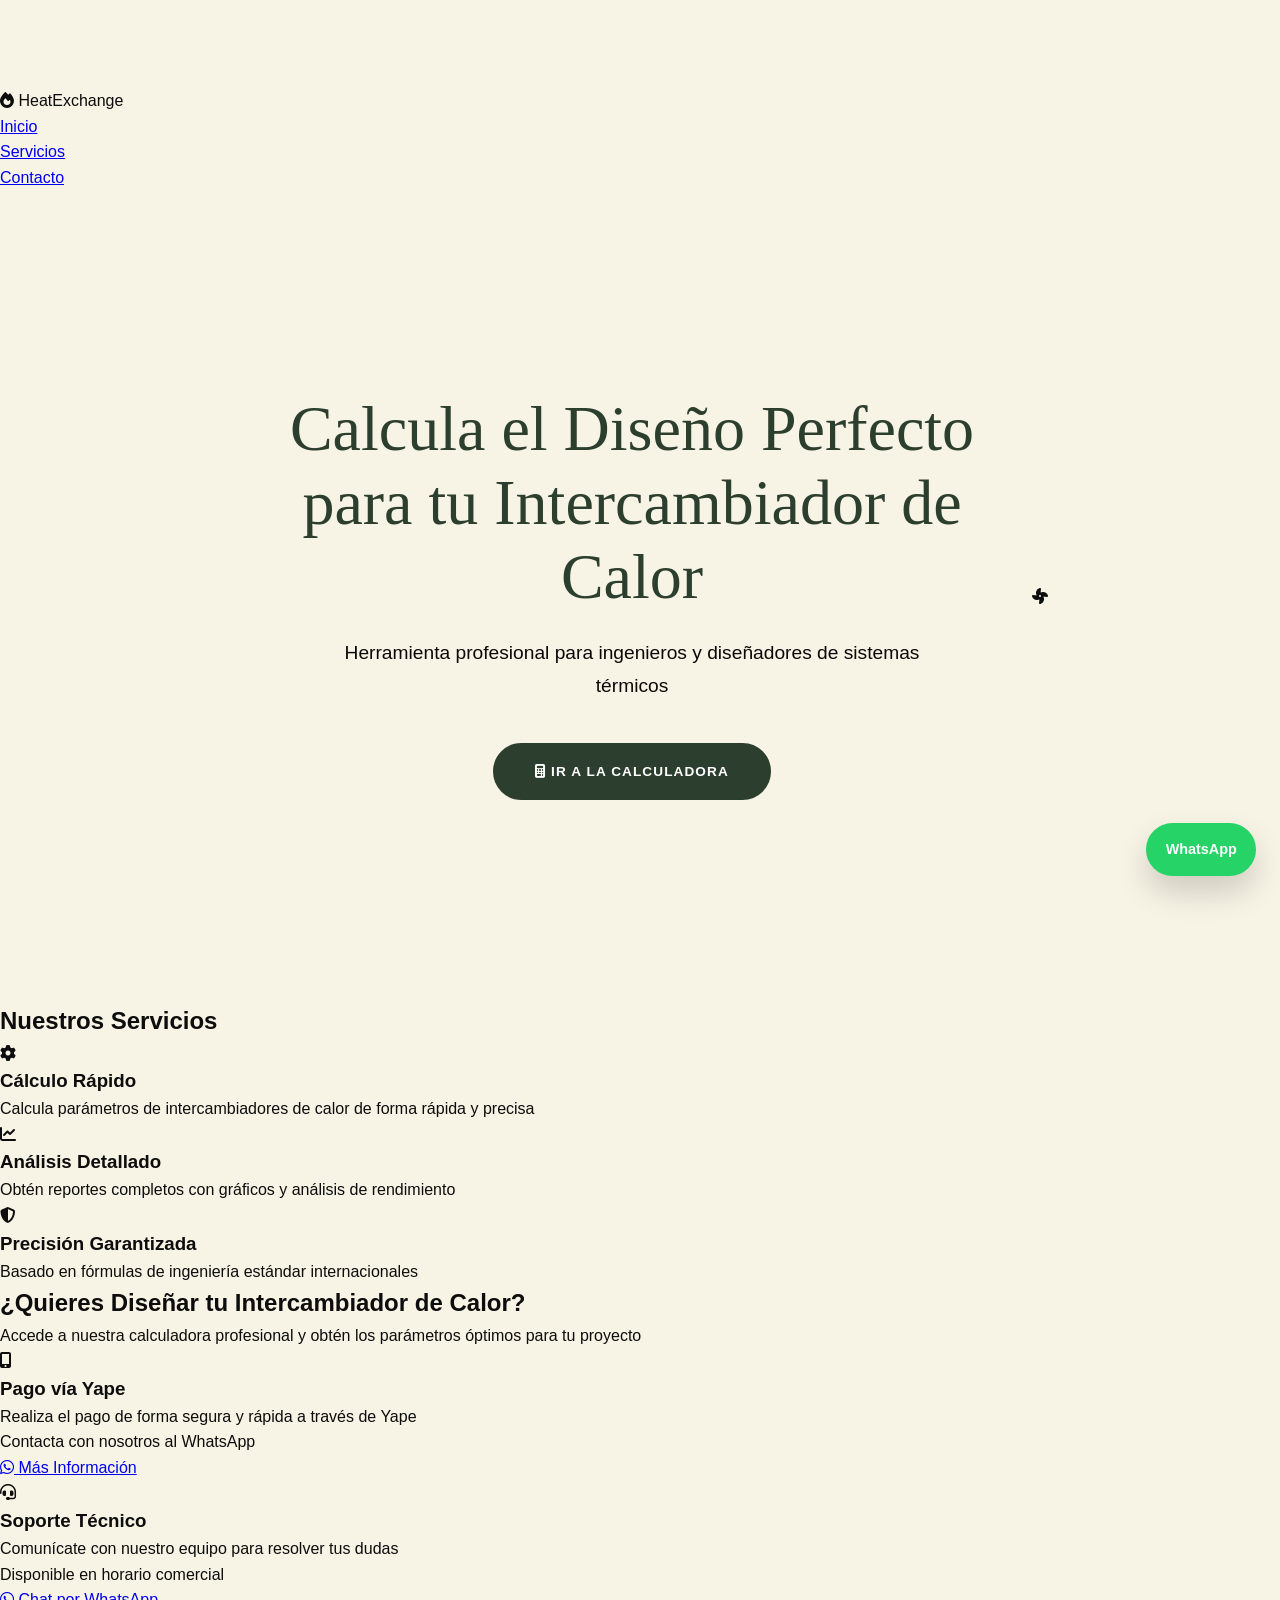
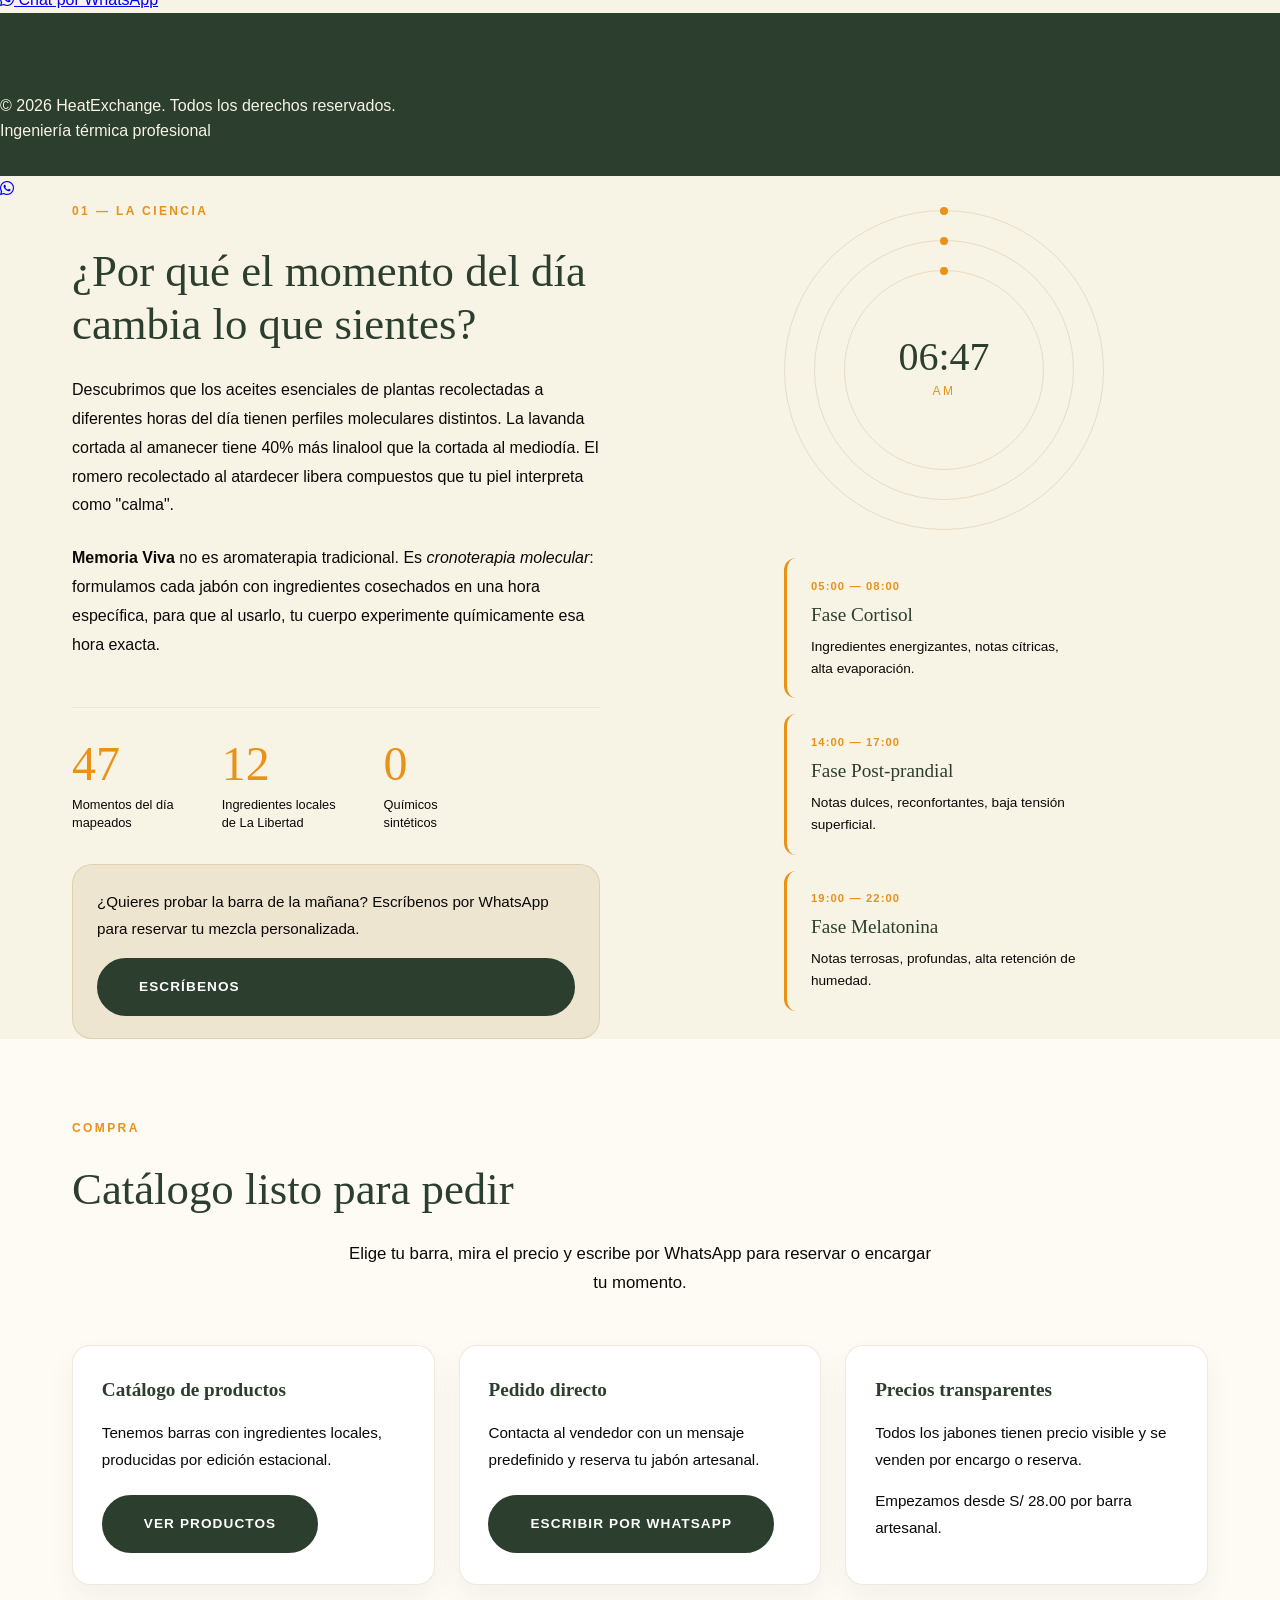
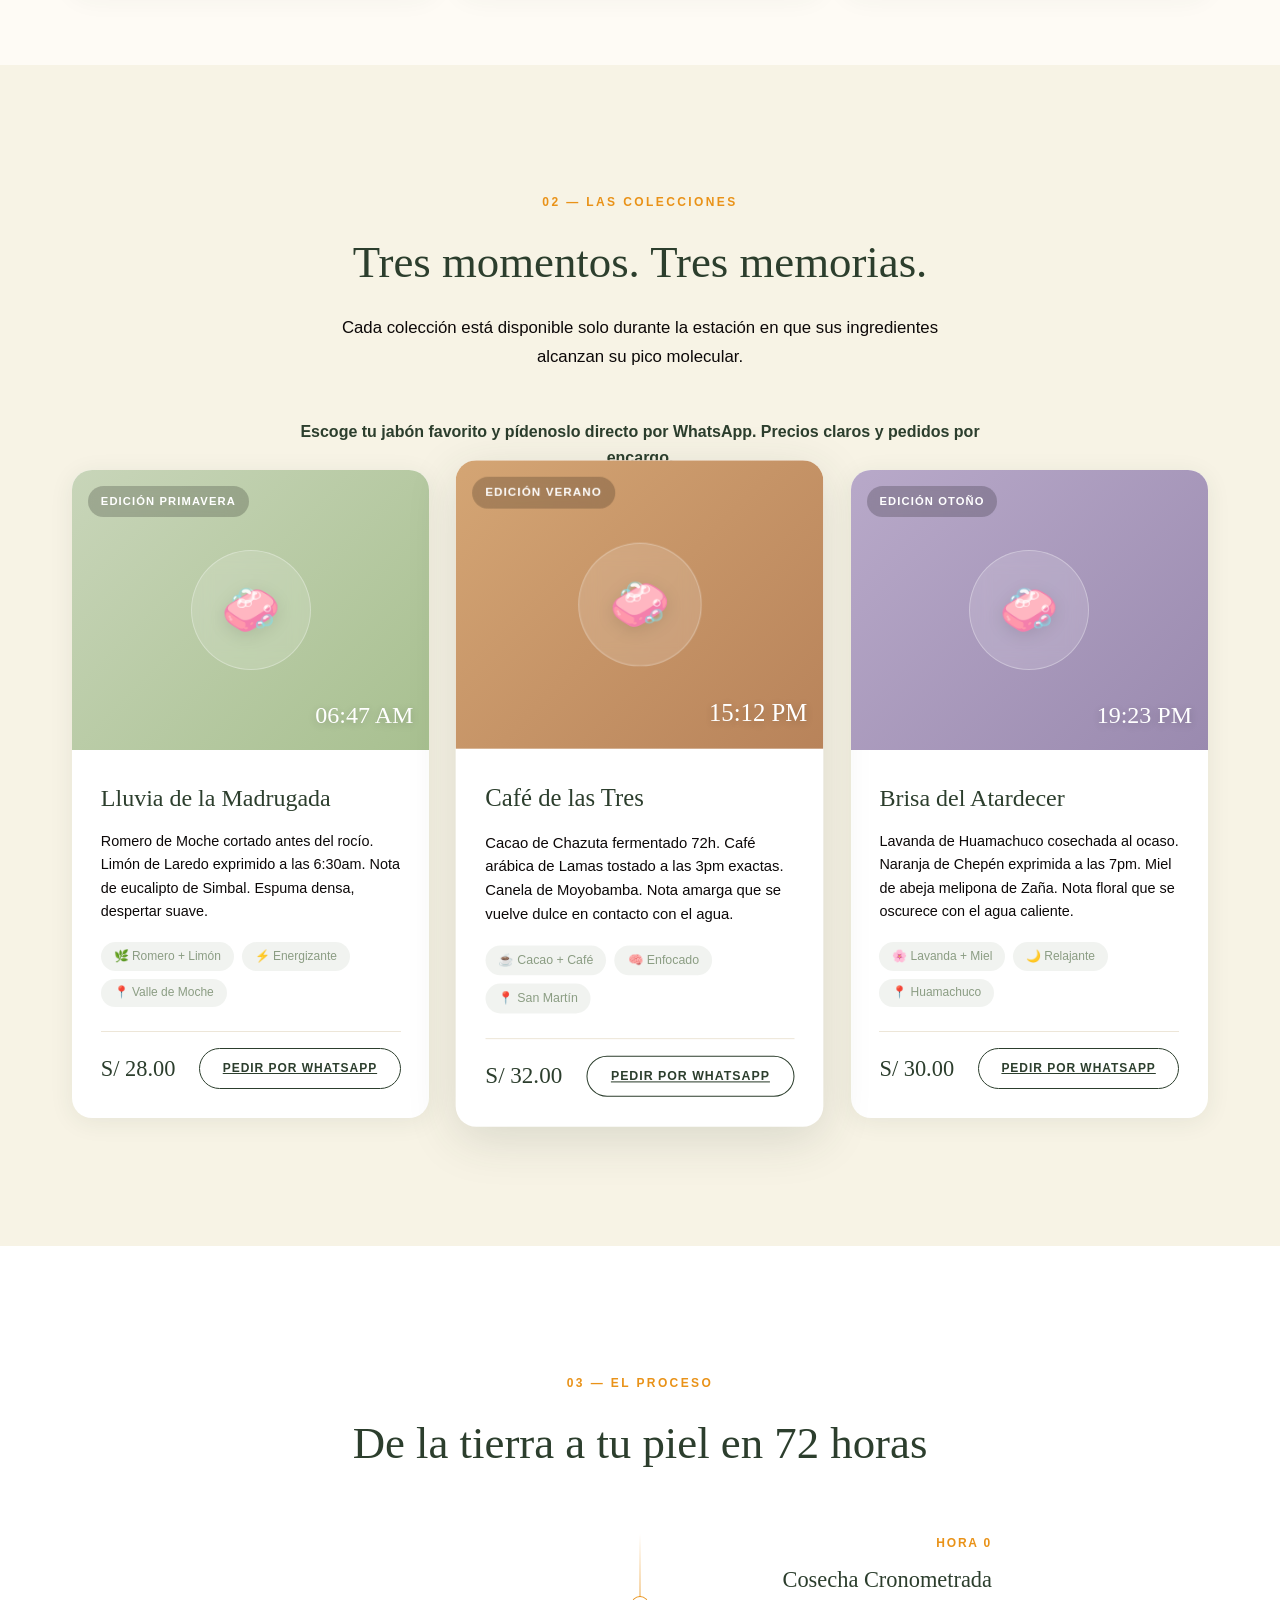
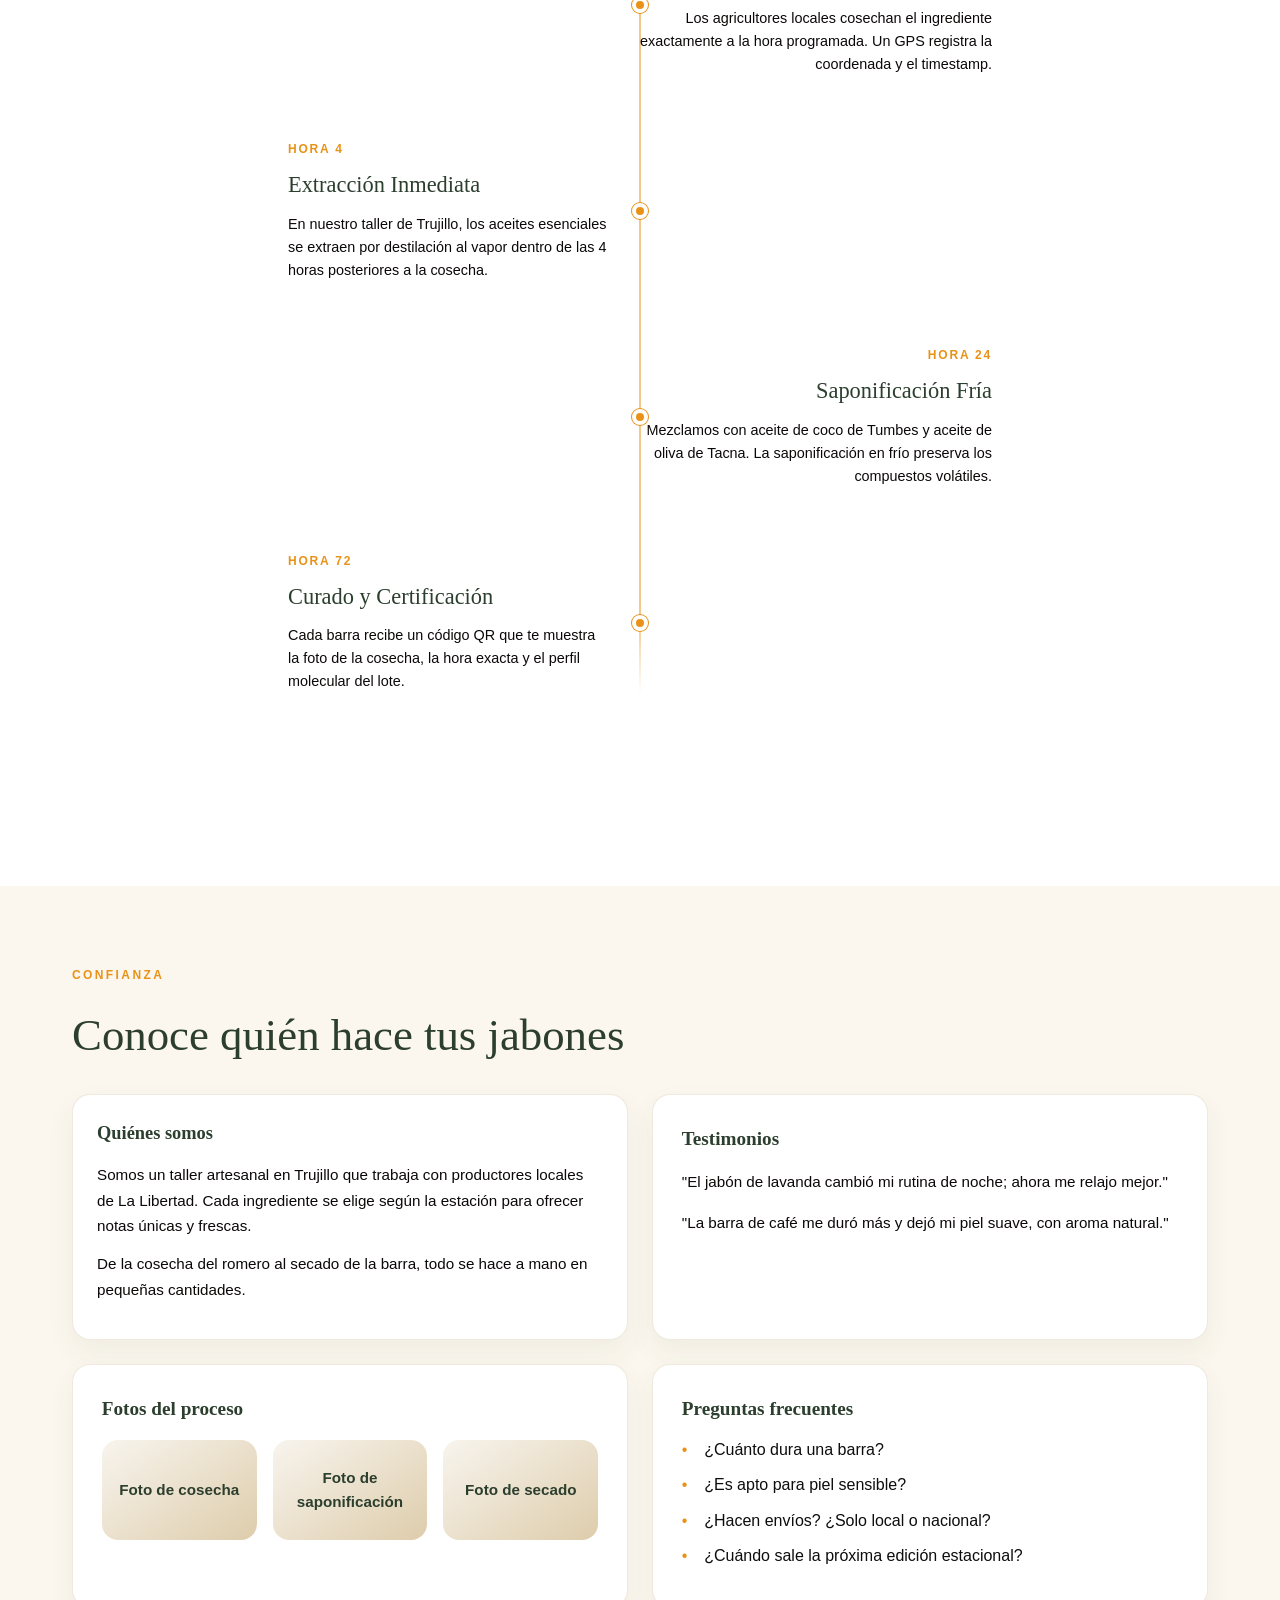
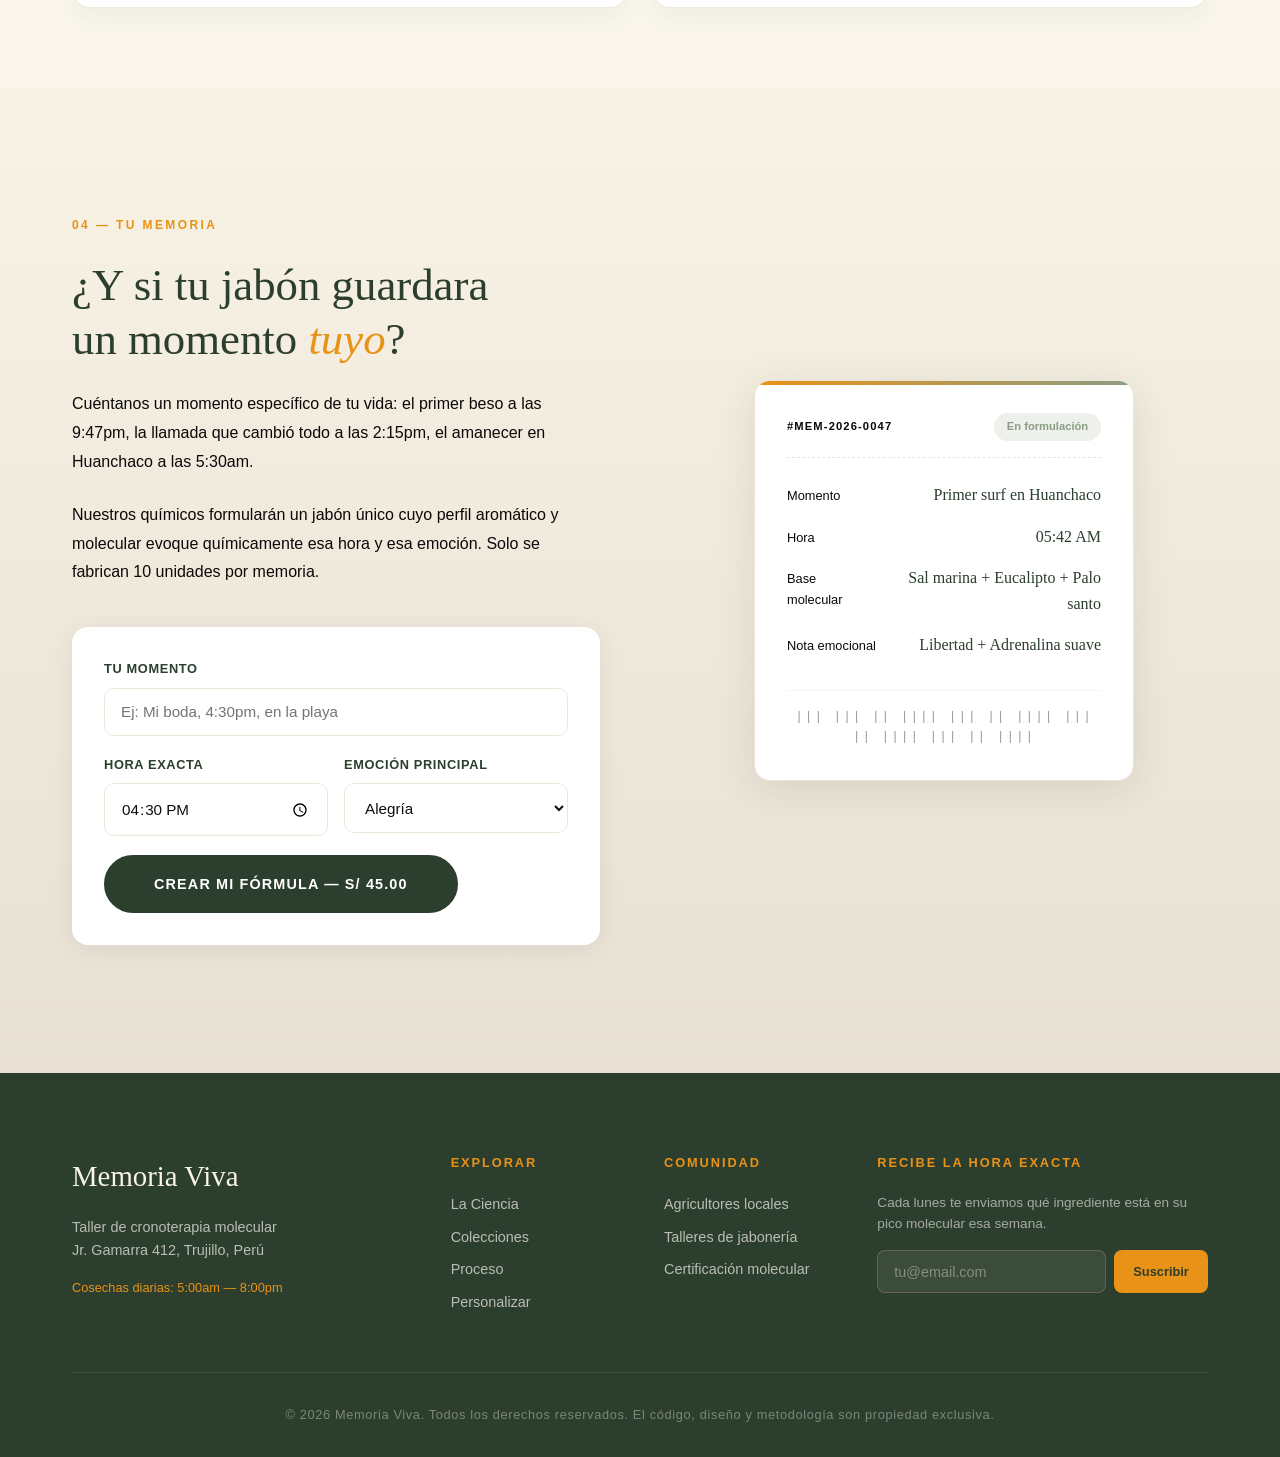
==== commit 4ce88c15: "nuevo cambios iniciales" ====
--- a/index.html
+++ b/index.html
@@ -1,64 +1,126 @@
 <!DOCTYPE html>
 <html lang="es">
 <head>
-    <meta name="robots" content="noindex, nofollow, noarchive">
+    <meta charset="UTF-8">
     <meta charset="UTF-8">
     <meta name="viewport" content="width=device-width, initial-scale=1.0">
-    <title>Memoria Viva — Jabones que guardan el tiempo</title>
-    <link rel="preconnect" href="https://fonts.googleapis.com">
-    <link rel="preconnect" href="https://fonts.gstatic.com" crossorigin>
-    <link href="https://fonts.googleapis.com/css2?family=Cormorant+Garamond:ital,wght@0,300;0,400;0,600;1,300;1,400&family=Inter:wght@300;400;500;600&display=swap" rel="stylesheet">
+    <title>HeatExchange - Calculadora de Intercambiadores de Calor</title>
     <link rel="stylesheet" href="style.css">
-    <link rel="icon" href="favicon.svg" type="image/svg+xml">
-    <link rel="shortcut icon" href="favicon.svg" type="image/svg+xml">
-    <link rel="apple-touch-icon" href="favicon.svg">
-<base target="_blank">
+    <link rel="stylesheet" href="https://cdnjs.cloudflare.com/ajax/libs/font-awesome/6.4.0/css/all.min.css">
 </head>
 <body>
-
-    <!-- Navegación -->
-    <nav class="nav">
-        <div class="nav-brand">
-            <div class="brand-icon-wrapper">
-                <img src="icono.svg" alt="Memoria Viva" class="brand-icon">
-            </div>
-            <span class="nav-logo">Memoria Viva</span>
-        </div>
-        <div class="nav-links">
-            <a href="#concepto">El Concepto</a>
-            <a href="#momentos">Momentos</a>
-            <a href="#proceso">Proceso</a>
-            <a href="#personalizar">Personalizar</a>
-        </div>
-        <a href="#personalizar" class="nav-cta">Crear mi memoria</a>
+    <!-- Navbar -->
+    <nav class="navbar">
+        <div class="navbar-container">
+            <div class="logo">
+                <i class="fas fa-fire"></i>
+                <span>HeatExchange</span>
+            </div>
+            <ul class="nav-menu">
+                <li><a href="#inicio" class="nav-link">Inicio</a></li>
+                <li><a href="#servicios" class="nav-link">Servicios</a></li>
+                <li><a href="#contacto" class="nav-link">Contacto</a></li>
+            </ul>
+        </div>
     </nav>
 
-    <!-- Hero -->
-    <header class="hero">
-        <div class="hero-bg"></div>
-        <div class="hero-overlay"></div>
+    <!-- Hero Section -->
+    <section class="hero" id="inicio">
         <div class="hero-content">
-            <p class="hero-eyebrow">Trujillo, Perú — 2026</p>
-            <h1 class="hero-title">
-                El primer jabón que no solo limpia tu piel<br>
-                <em>Devuelve tu tiempo</em>
-            </h1>
-            <p class="hero-subtitle">
-                Formulamos cada barra con notas aromáticas que evocan una parte del día. Lavanda de corazón para la calma de la noche. Romero y limón para la claridad de la mañana. Cada edición se fabrica solo durante la estación en que sus ingredientes locales están en pico de cosecha.
-            </p>
-            <div class="hero-cta-group">
-                <a href="#momentos" class="btn-primary">Descubrir momentos</a>
-                <a href="#concepto" class="btn-ghost">Entender la ciencia</a>
-            </div>
-        </div>
-        <div class="hero-scroll">
-            <span>Desliza</span>
-            <div class="scroll-line"></div>
-        </div>
-    </header>
-
-    <!-- Concepto -->
-    <section id="concepto" class="concepto">
+            <h1 class="hero-title">Calcula el Diseño Perfecto para tu Intercambiador de Calor</h1>
+            <p class="hero-subtitle">Herramienta profesional para ingenieros y diseñadores de sistemas térmicos</p>
+            <div class="hero-buttons">
+                <a href="calculadora.html" class="btn btn-primary">
+                    <i class="fas fa-calculator"></i> Ir a la Calculadora
+                </a>
+            </div>
+        </div>
+        <div class="hero-image">
+            <div class="heat-icon">
+                <i class="fas fa-fan"></i>
+            </div>
+        </div>
+    </section>
+
+
+    <!-- Servicios Section -->
+    <section class="servicios" id="servicios">
+        <h2>Nuestros Servicios</h2>
+        <div class="servicios-grid">
+            <div class="servicio-card">
+                <div class="servicio-icon">
+                    <i class="fas fa-cog"></i>
+                </div>
+                <h3>Cálculo Rápido</h3>
+                <p>Calcula parámetros de intercambiadores de calor de forma rápida y precisa</p>
+            </div>
+            <div class="servicio-card">
+                <div class="servicio-icon">
+                    <i class="fas fa-chart-line"></i>
+                </div>
+                <h3>Análisis Detallado</h3>
+                <p>Obtén reportes completos con gráficos y análisis de rendimiento</p>
+            </div>
+            <div class="servicio-card">
+                <div class="servicio-icon">
+                    <i class="fas fa-shield-alt"></i>
+                </div>
+                <h3>Precisión Garantizada</h3>
+                <p>Basado en fórmulas de ingeniería estándar internacionales</p>
+            </div>
+        </div>
+    </section>
+
+    <!-- Call to Action -->
+    <section class="cta" id="contacto">
+        <div class="cta-content">
+            <h2>¿Quieres Diseñar tu Intercambiador de Calor?</h2>
+            <p class="cta-text">Accede a nuestra calculadora profesional y obtén los parámetros óptimos para tu proyecto</p>
+            
+            <div class="cta-options">
+                <div class="option-card payment">
+                    <div class="option-icon">
+                        <i class="fas fa-mobile-alt"></i>
+                    </div>
+                    <h3>Pago vía Yape</h3>
+                    <p>Realiza el pago de forma segura y rápida a través de Yape</p>
+                    <p class="cta-number">Contacta con nosotros al WhatsApp</p>
+                    <a href="https://wa.me/51XXXXXXXXX?text=Hola,%20quiero%20acceder%20a%20la%20calculadora%20de%20intercambiadores%20de%20calor" class="btn btn-whatsapp" target="_blank">
+                        <i class="fab fa-whatsapp"></i> Más Información
+                    </a>
+                </div>
+
+                <div class="option-card support">
+                    <div class="option-icon">
+                        <i class="fas fa-headset"></i>
+                    </div>
+                    <h3>Soporte Técnico</h3>
+                    <p>Comunícate con nuestro equipo para resolver tus dudas</p>
+                    <p class="support-text">Disponible en horario comercial</p>
+                    <a href="https://wa.me/51XXXXXXXXX?text=Hola,%20tengo%20una%20pregunta%20sobre%20la%20calculadora" class="btn btn-whatsapp" target="_blank">
+                        <i class="fab fa-whatsapp"></i> Chat por WhatsApp
+                    </a>
+                </div>
+            </div>
+        </div>
+    </section>
+
+    <!-- Footer -->
+    <footer class="footer">
+        <div class="footer-content">
+            <p>&copy; 2026 HeatExchange. Todos los derechos reservados.</p>
+            <p>Ingeniería térmica profesional</p>
+        </div>
+    </footer>
+
+    <!-- WhatsApp Floating Button -->
+    <a href="https://wa.me/51XXXXXXXXX?text=Hola,%20necesito%20información%20sobre%20la%20calculadora%20de%20intercambiadores" class="whatsapp-button" target="_blank" title="Contactar por WhatsApp">
+        <i class="fab fa-whatsapp"></i>
+    </a>
+
+    <script src="script.js"></script>
+</body>
+</html>
         <div class="container">
             <div class="concepto-grid">
                 <div class="concepto-text">
